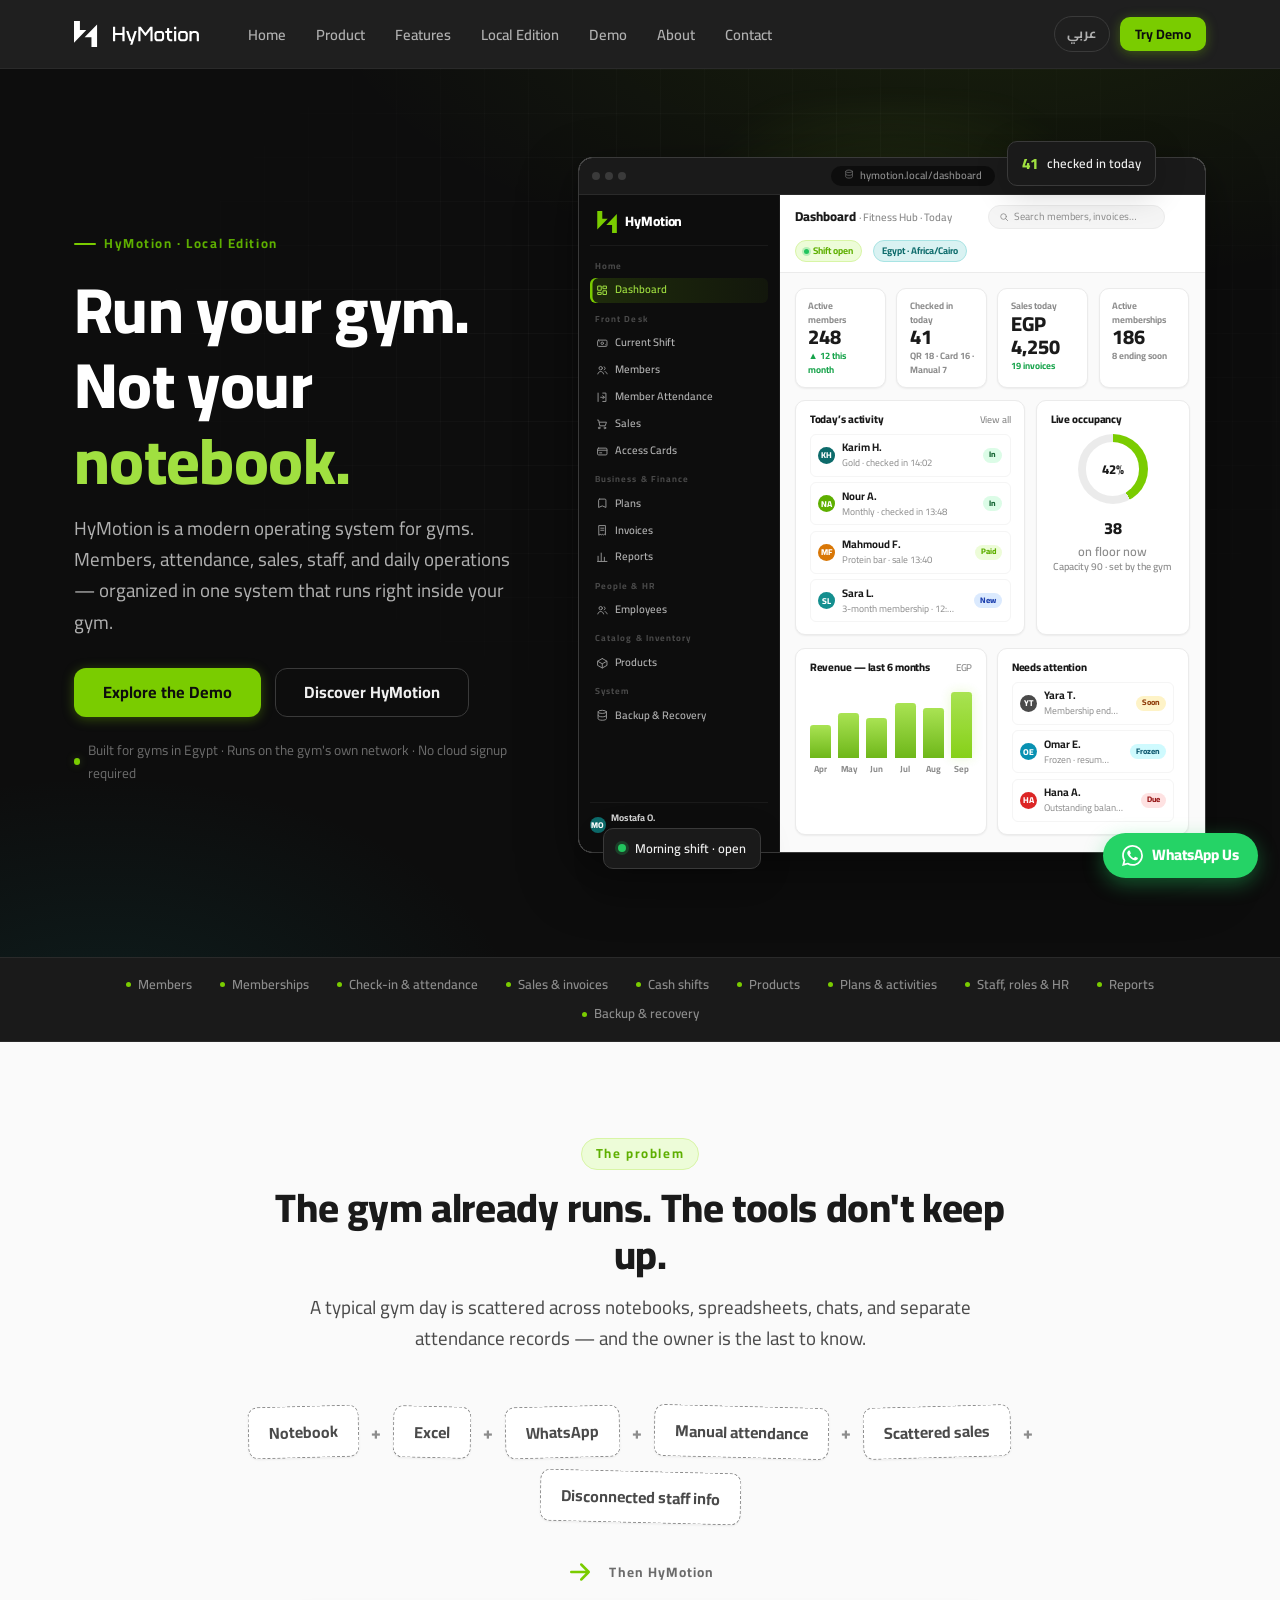
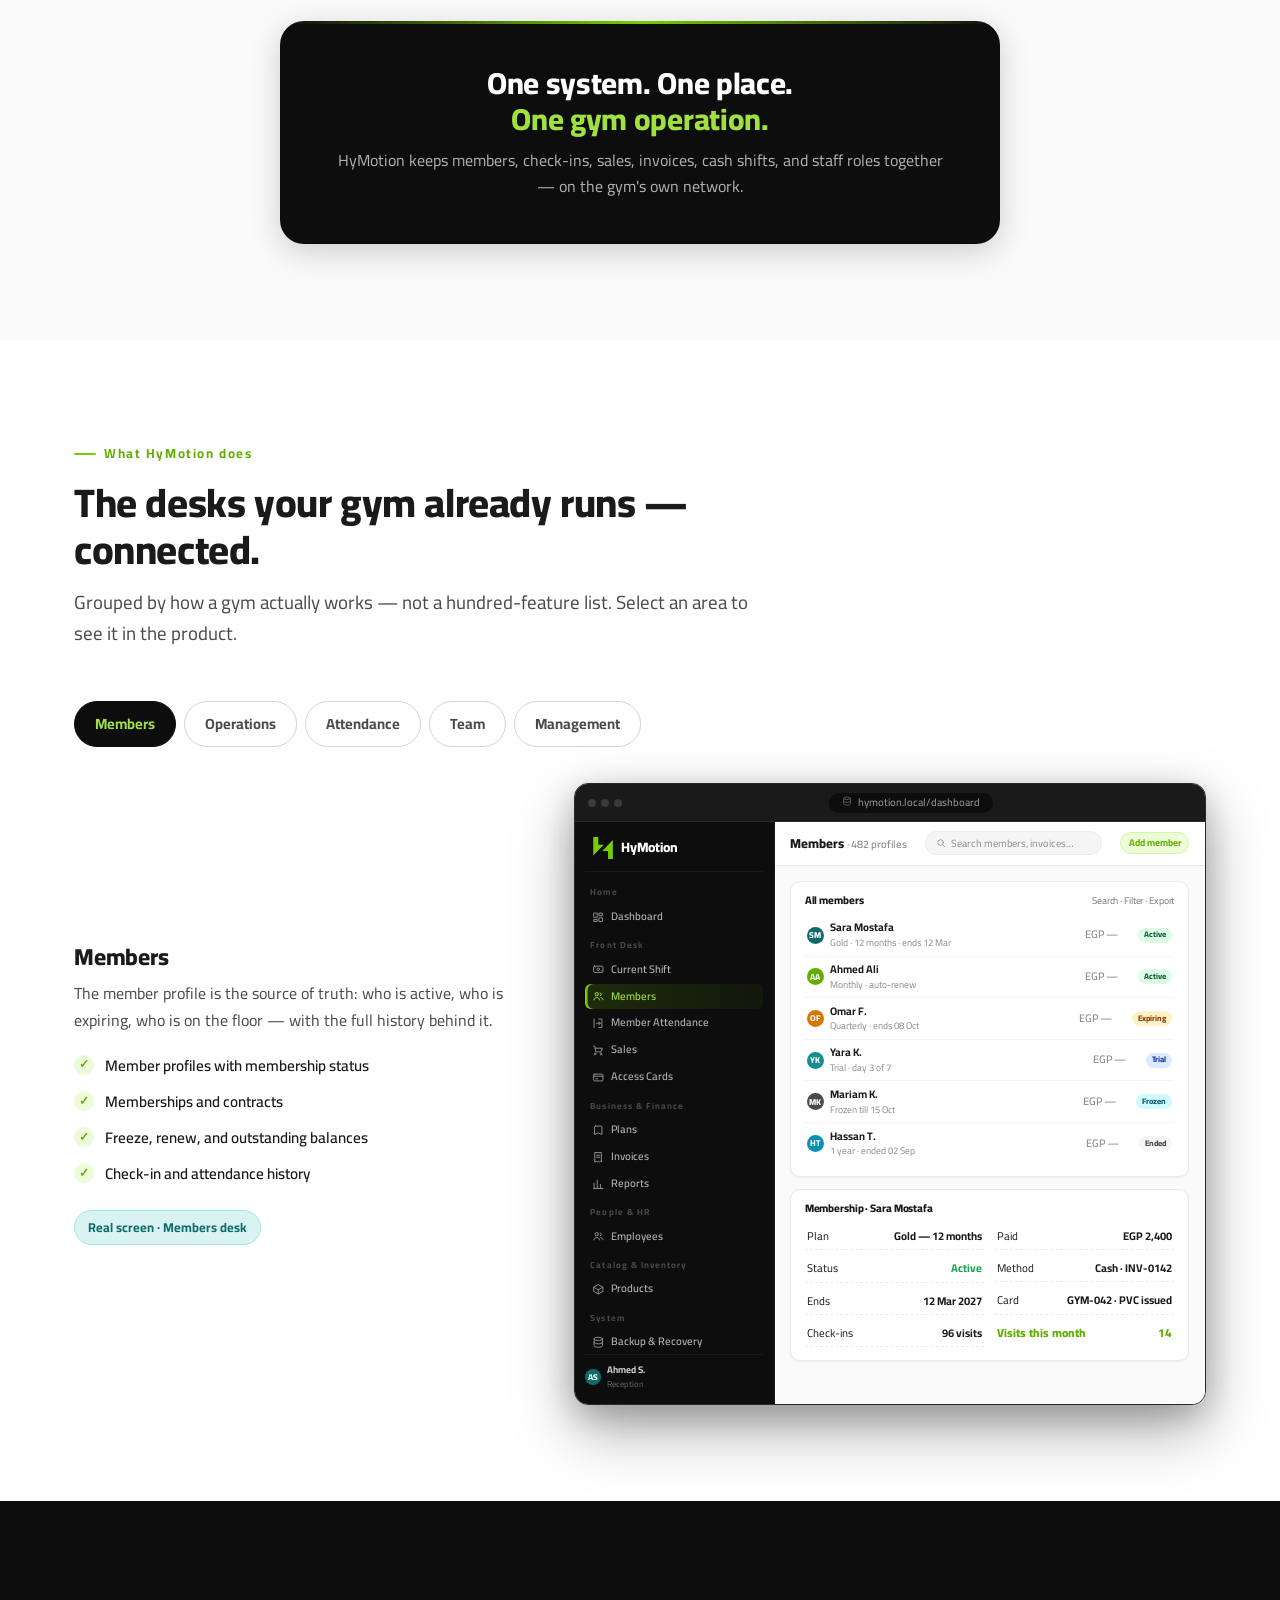
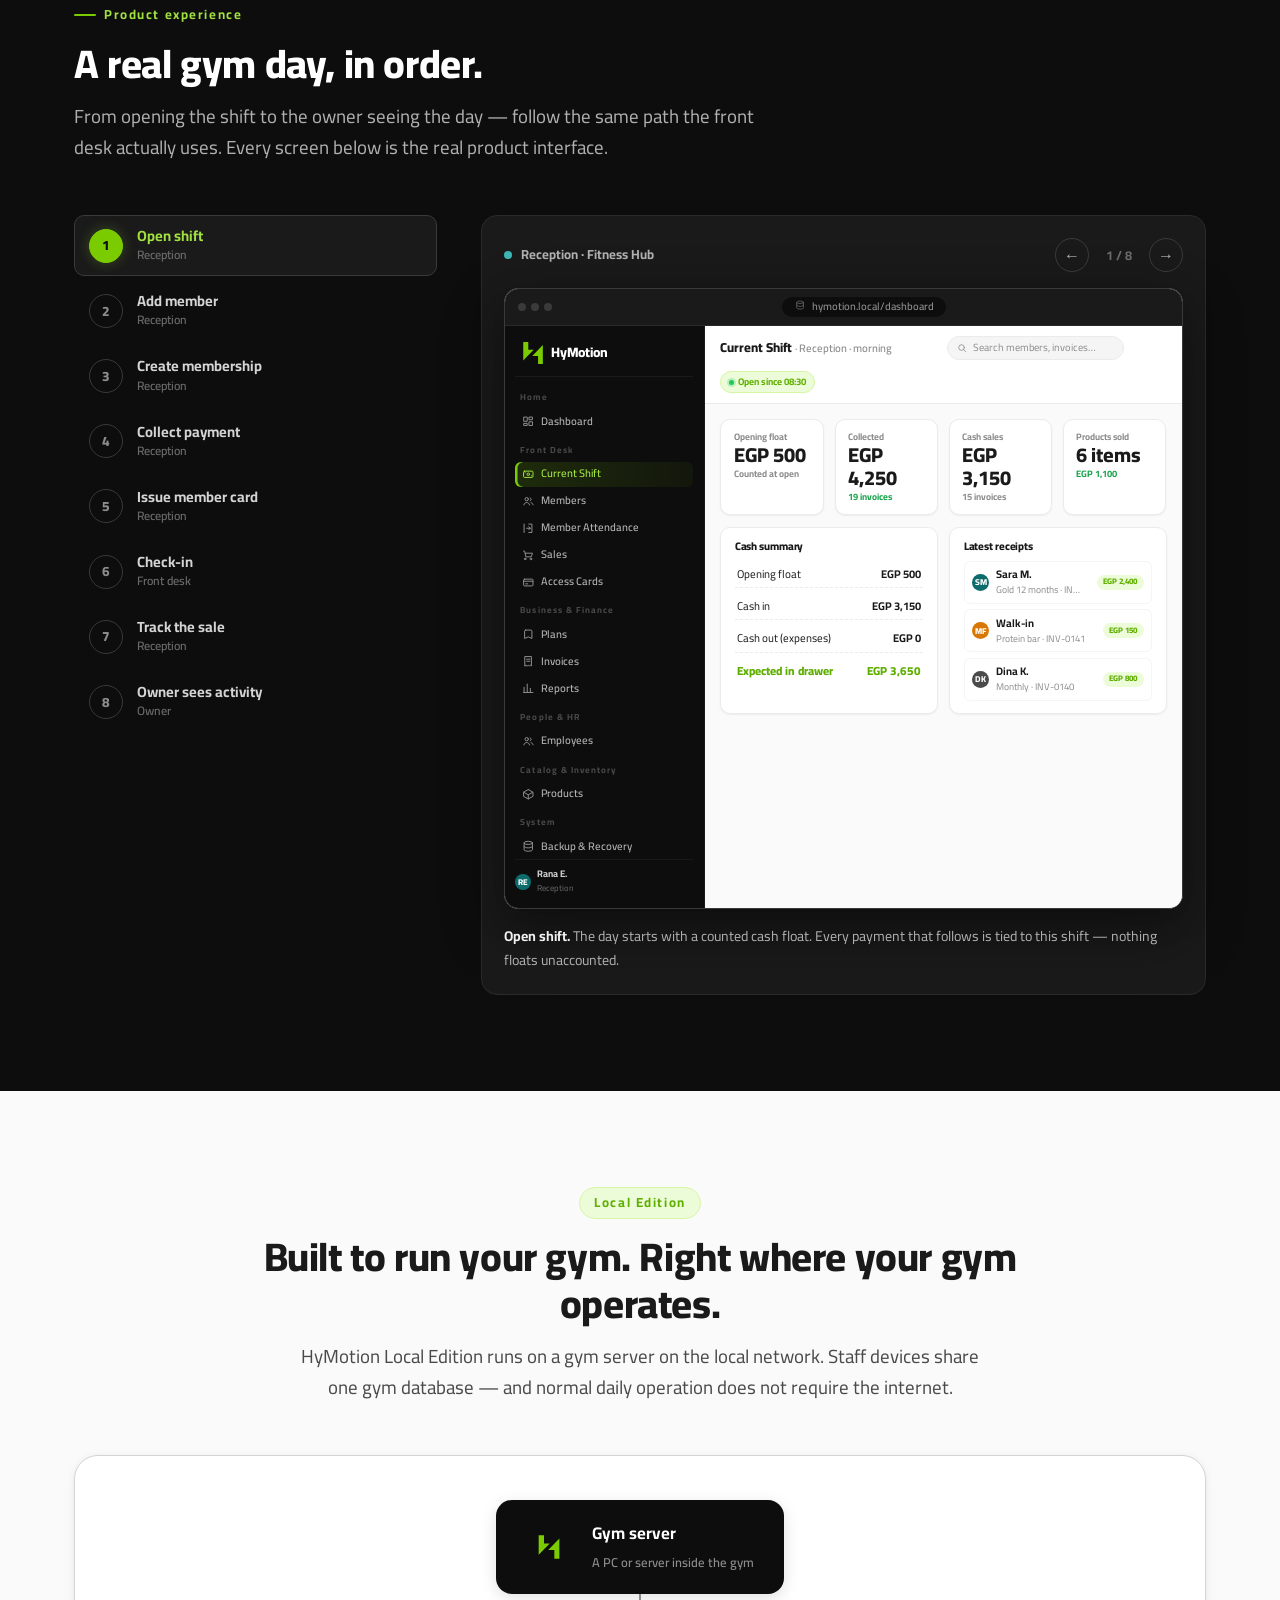
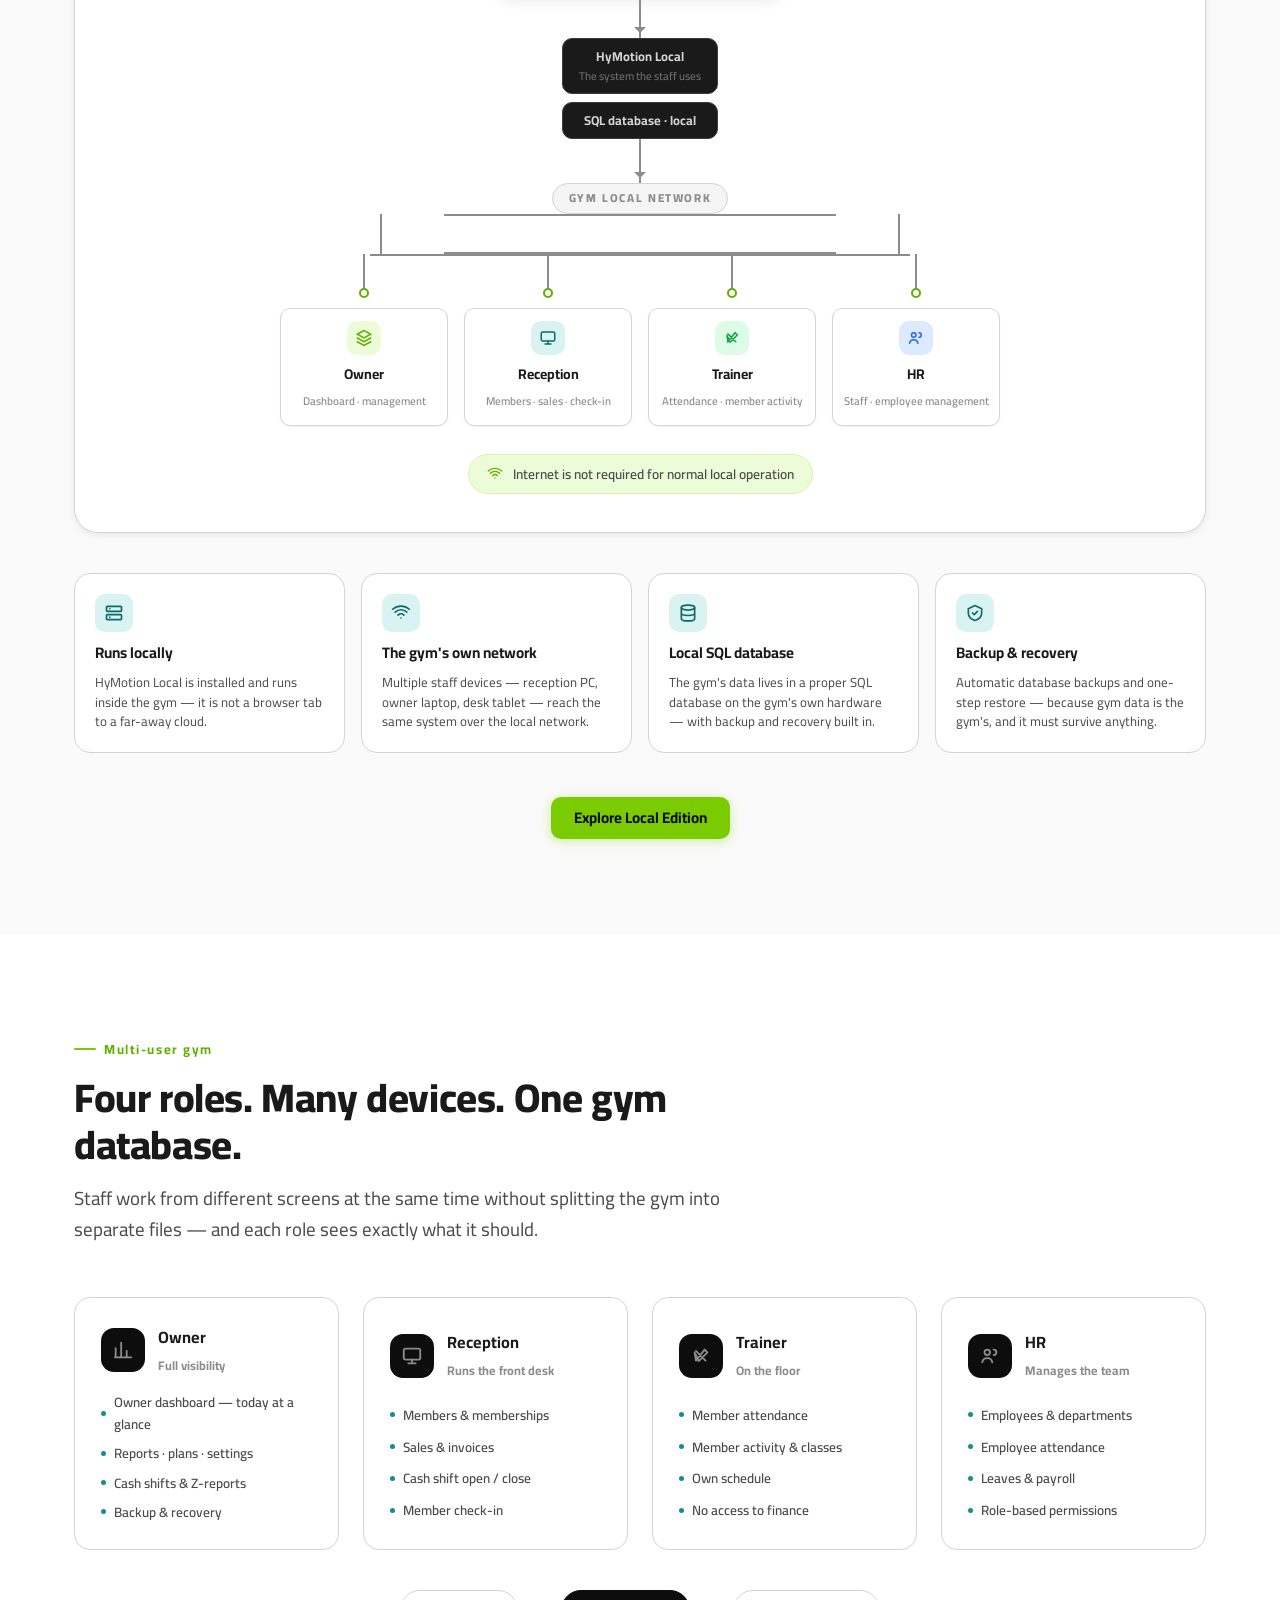
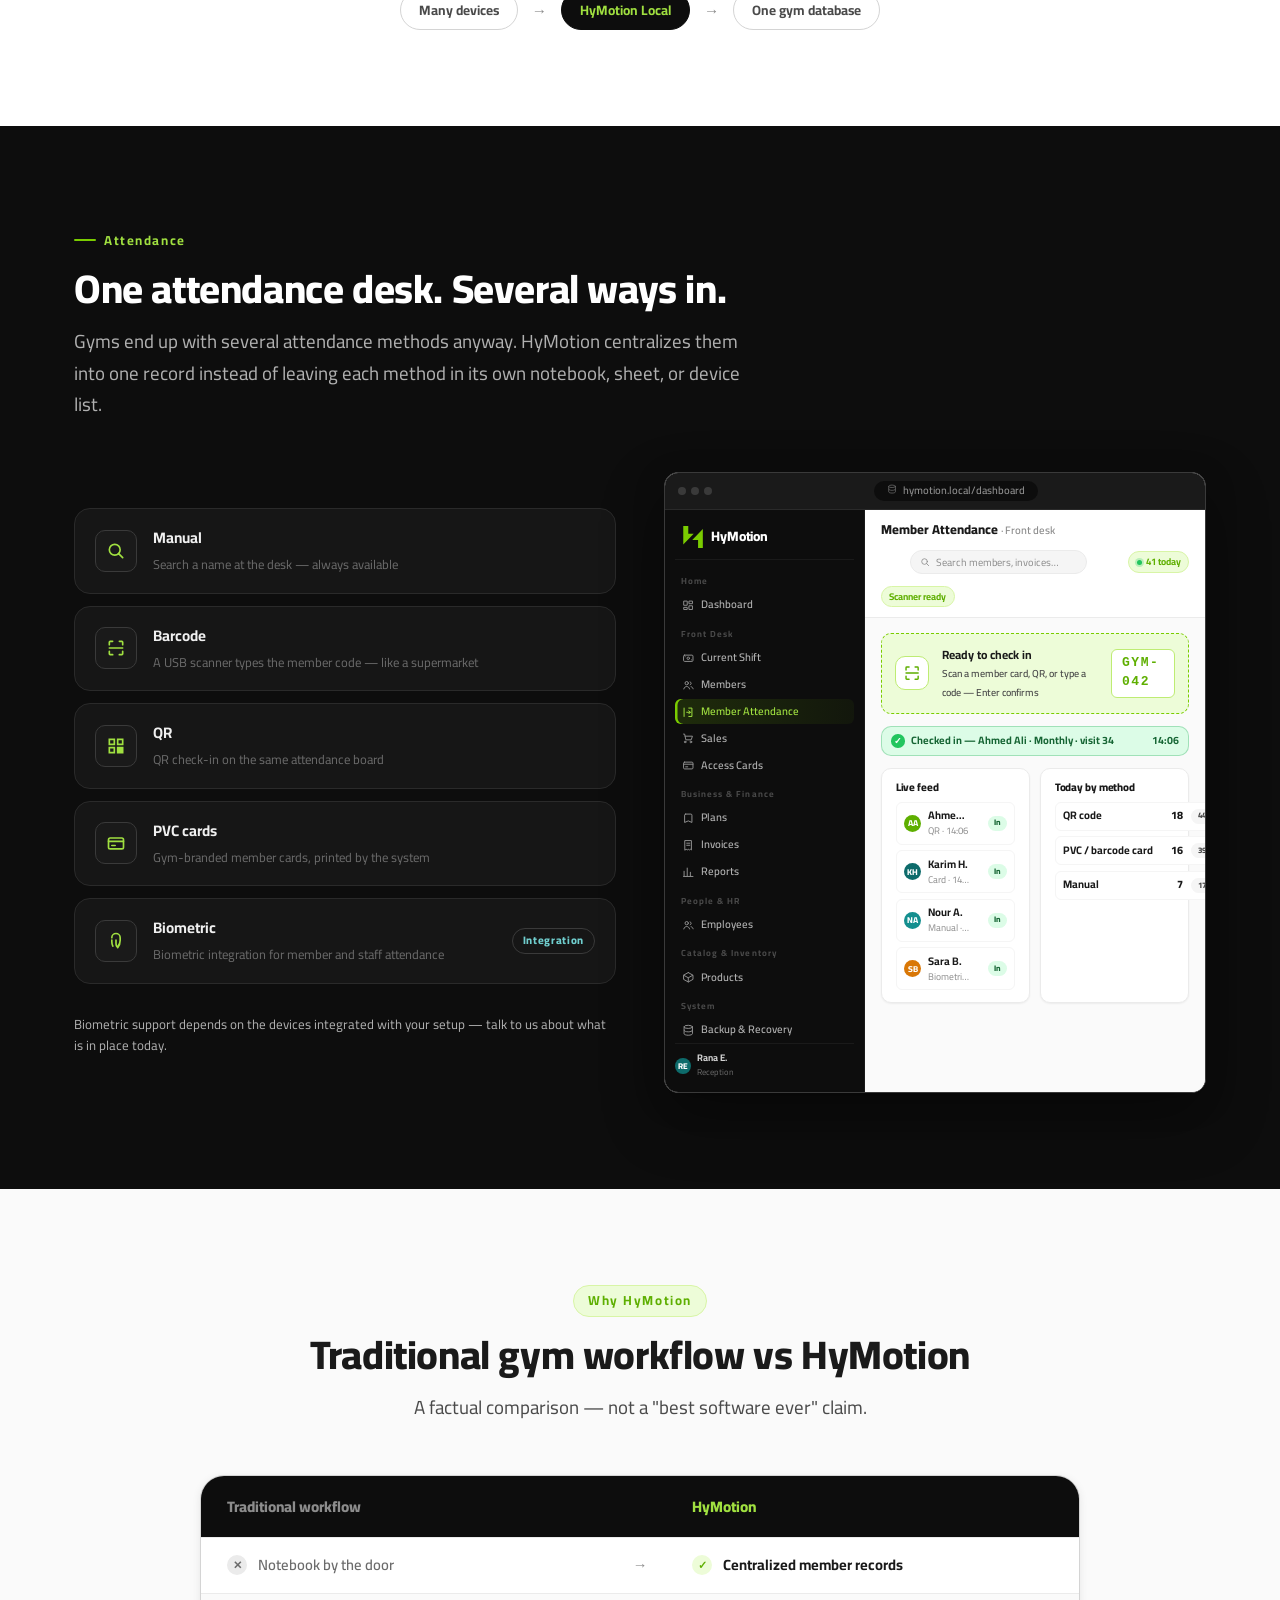
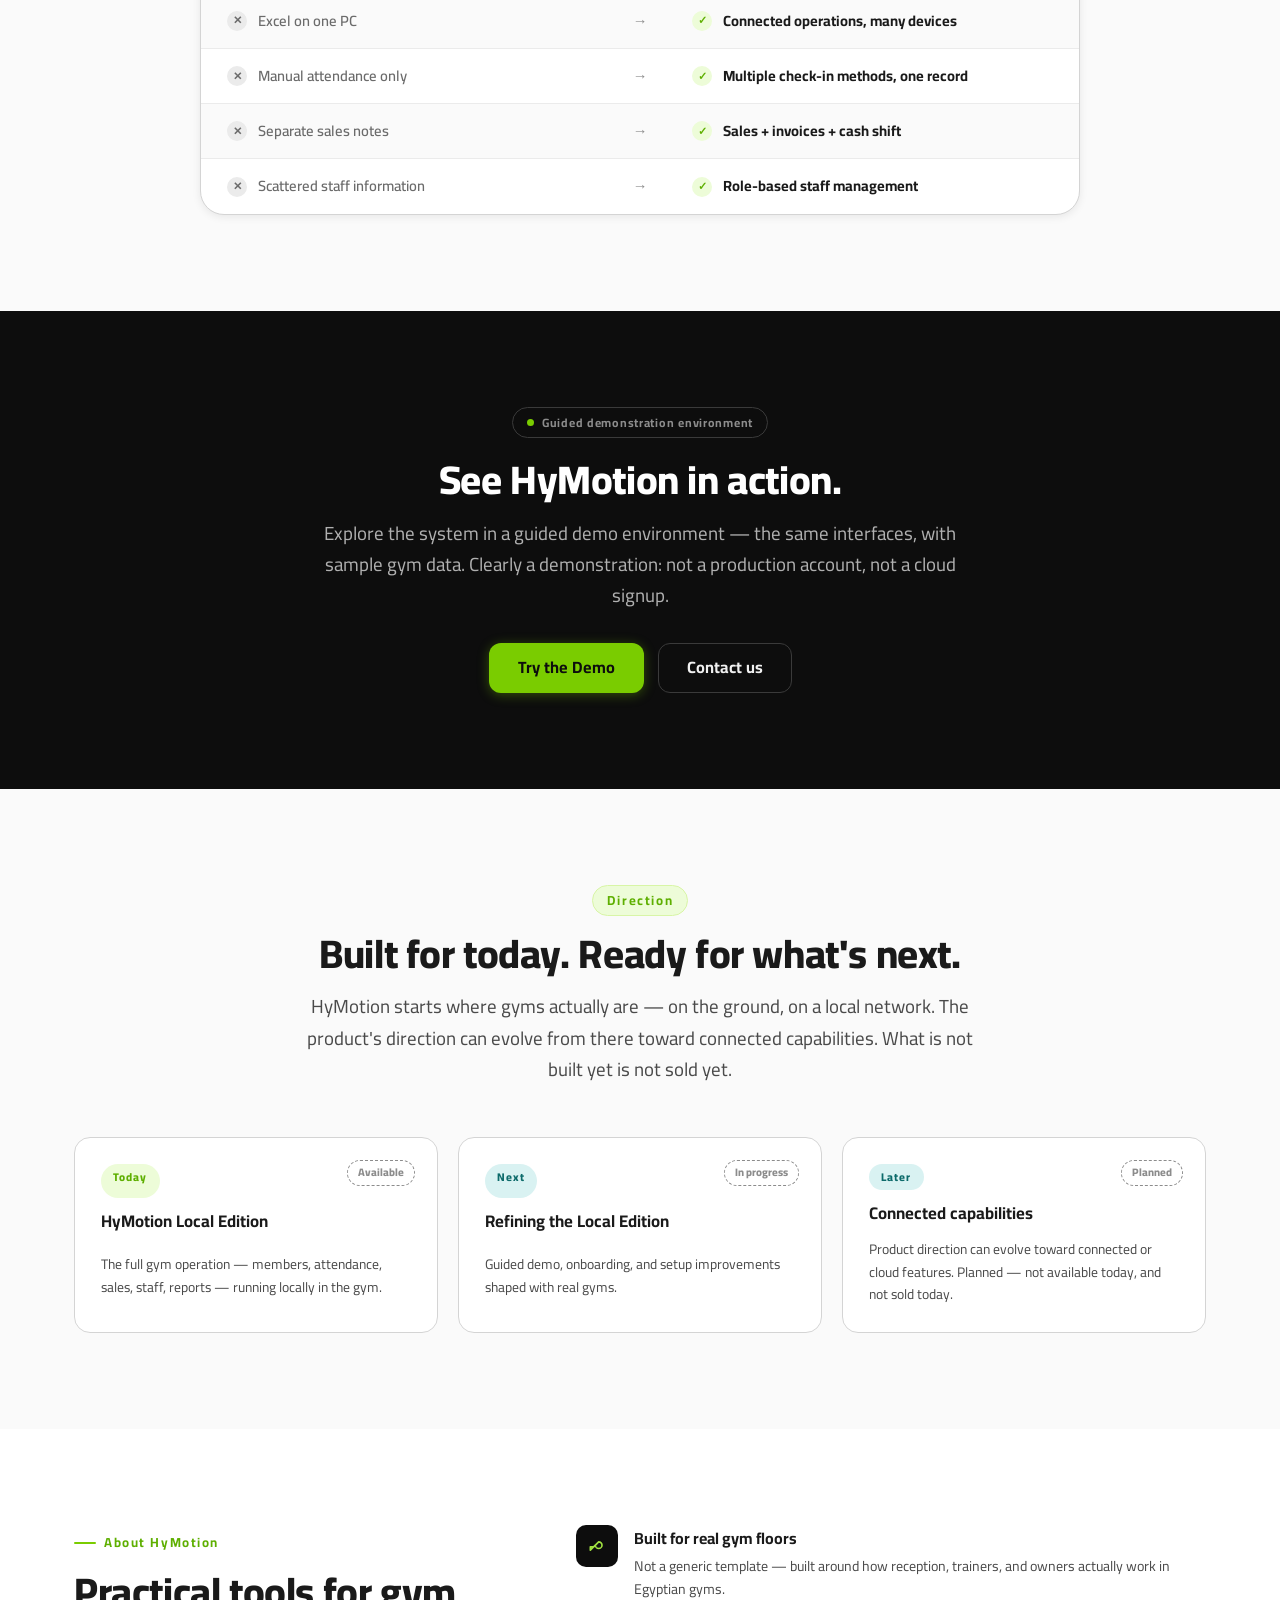
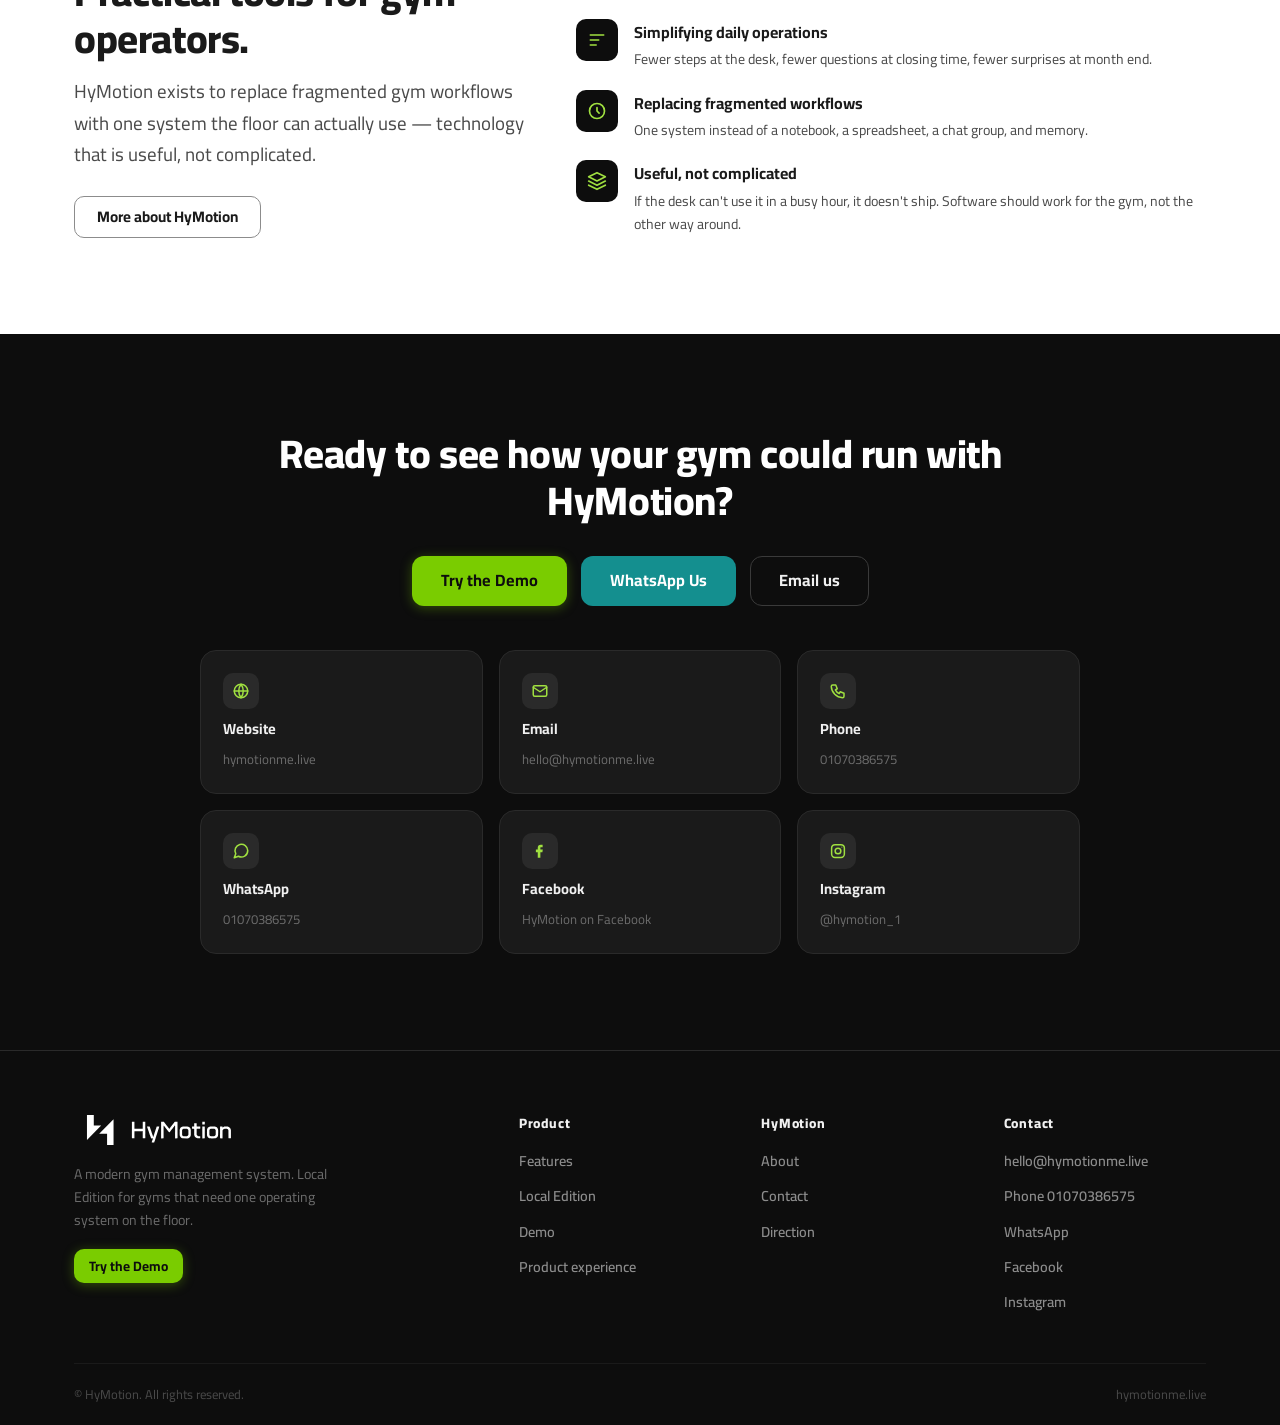
==== index.html @ 0c93bf58 "first commit" ====
<!DOCTYPE html>
<html lang="en" dir="ltr">
<head>
  <meta charset="UTF-8">
  <meta name="viewport" content="width=device-width, initial-scale=1">
  <title>HyMotion | Gym Management System</title>
  <meta name="description" content="HyMotion is a modern gym management system built to organize members, attendance, sales, staff, and daily gym operations.">
  <meta name="theme-color" content="#0D0D0D">
  <meta property="og:title" content="HyMotion | Gym Management System">
  <meta property="og:description" content="HyMotion is a modern gym management system built to organize members, attendance, sales, staff, and daily gym operations.">
  <meta property="og:type" content="website">
  <meta property="og:url" content="https://hymotionme.live/">
  <meta property="og:site_name" content="HyMotion">
  <meta property="og:image" content="https://hymotionme.live/og-image.png">
  <meta property="og:image:width" content="1200">
  <meta property="og:image:height" content="630">
  <meta name="twitter:card" content="summary_large_image">
  <meta name="twitter:title" content="HyMotion | Gym Management System">
  <meta name="twitter:description" content="HyMotion is a modern gym management system built to organize members, attendance, sales, staff, and daily gym operations.">
  <meta name="twitter:image" content="https://hymotionme.live/og-image.png">
  <link rel="icon" href="/favicon.svg" type="image/svg+xml">
  <link rel="icon" href="/favicon.ico" sizes="32x32">
  <link rel="canonical" href="https://hymotionme.live/">
  <link rel="preload" href="/fonts/cairo/SLXVc1nY6HkvangtZmpQdkhzfH5lkSscQyyS4J0.woff2" as="font" type="font/woff2" crossorigin>
  <link rel="preload" href="/fonts/cairo/SLXVc1nY6HkvangtZmpQdkhzfH5lkSscRiyS.woff2" as="font" type="font/woff2" crossorigin>
  <link rel="stylesheet" href="/fonts/cairo.css">
  <link rel="stylesheet" href="/css/site.css">
</head>
<body>
<body>

  <header class="Navbar">
    <div class="Navbar-inner">
      <a class="Brand" href="/">
        <img src="/brand/logo-lockup-white.svg" alt="HyMotion — gym management system" width="168" height="30">
      </a>
            <ul class="Navbar-links">
        <li><a href="/" data-en="Home" data-ar="الرئيسية">Home</a></li>
        <li><a href="/product/" data-en="Product" data-ar="المنتج">Product</a></li>
        <li><a href="/product/#modules" data-en="Features" data-ar="الميزات">Features</a></li>
        <li><a href="/local/" data-en="Local Edition" data-ar="النسخة المحلية">Local Edition</a></li>
        <li><a href="/demo/" data-en="Demo" data-ar="تجربة">Demo</a></li>
        <li><a href="/about/" data-en="About" data-ar="عنّا">About</a></li>
        <li><a href="/contact/" data-en="Contact" data-ar="تواصل">Contact</a></li>
      </ul>
      <div class="Navbar-actions">
        <button class="lang-toggle" type="button" data-lang-chip aria-label="Switch language">عربي</button>
        <a class="btn btn-primary btn-sm" href="/demo/" data-en="Try Demo" data-ar="جرّب التجربة">Try Demo</a>
        <button class="menu-btn" id="menuBtn" type="button" aria-expanded="false" data-en-aria="Open menu" data-ar-aria="فتح القائمة" aria-label="Open menu">☰</button>
      </div>
    </div>
  </header>
  <nav class="NavDrawer" id="navDrawer" aria-label="Mobile">
    <a href="/" data-en="Home" data-ar="الرئيسية">Home</a>
    <a href="/product/" data-en="Product" data-ar="المنتج">Product</a>
    <a href="/product/#modules" data-en="Features" data-ar="الميزات">Features</a>
    <a href="/local/" data-en="Local Edition" data-ar="النسخة المحلية">Local Edition</a>
    <a href="/demo/" data-en="Demo" data-ar="تجربة">Demo</a>
    <a href="/about/" data-en="About" data-ar="عنّا">About</a>
    <a href="/contact/" data-en="Contact" data-ar="تواصل">Contact</a>
    <a class="btn btn-primary" href="/demo/" data-en="Try Demo" data-ar="جرّب التجربة">Try Demo</a>
  </nav>

  <main>

    <!-- ══ 1 · HERO ══════════════════════════════════════ -->
    <section class="hero" id="top">
      <div class="wrap Hero-grid">
        <div>
          <p class="eyebrow" data-en="HyMotion · Local Edition" data-ar="HyMotion · النسخة المحلية">HyMotion · Local Edition</p>
          <h1 aria-label="Run your gym. Not your notebook." data-en-aria="Run your gym. Not your notebook." data-ar-aria="أدِر جيمك. مش دفترك."><span data-en="Run your gym." data-ar="أدِر جيمك.">Run your gym.</span><br><span data-en="Not your " data-ar="مش ">Not your </span><span class="accent" data-en="notebook." data-ar="دفترك.">notebook.</span></h1>
          <p class="lede" data-en="HyMotion is a modern operating system for gyms. Members, attendance, sales, staff, and daily operations — organized in one system that runs right inside your gym." data-ar="HyMotion نظام تشغيل حديث للصالات. الأعضاء والحضور والمبيعات والفريق والتشغيل اليومي — منظّمين في نظام واحد يشتغل داخل صالتك نفسها.">HyMotion is a modern operating system for gyms. Members, attendance, sales, staff, and daily operations — organized in one system that runs right inside your gym.</p>
          <div class="Hero-ctas">
            <a class="btn btn-primary btn-lg" href="/demo/" data-en="Explore the Demo" data-ar="استكشف التجربة">Explore the Demo</a>
            <a class="btn btn-ghost btn-lg" href="#product" data-en="Discover HyMotion" data-ar="تعرّف على HyMotion">Discover HyMotion</a>
          </div>
          <p class="Hero-note"><span class="dot"></span><span data-en="Built for gyms in Egypt · Runs on the gym's own network · No cloud signup required" data-ar="مبني لصالات مصر · يشتغل على شبكة الصالة نفسها · مش محتاج حساب سحابي">Built for gyms in Egypt · Runs on the gym's own network · No cloud signup required</span></p>
        </div>
        <div class="Hero-visual">
          <div class="hero-chip hero-chip-a"><span class="num">41</span><span data-en="checked in today" data-ar="حضور اليوم">checked in today</span></div>
          <div class="ProductShowcase reveal" data-frame="dashboard"></div>
          <div class="hero-chip hero-chip-b"><span class="live-dot"></span><span data-en="Morning shift · open" data-ar="وردية الصباح · مفتوحة">Morning shift · open</span></div>
        </div>
      </div>
    </section>

    <!-- scope strip -->
    <aside class="scope-strip" aria-label="What HyMotion manages">
      <div class="wrap">
        <span data-en="Members" data-ar="الأعضاء">Members</span>
        <span data-en="Memberships" data-ar="العضويات">Memberships</span>
        <span data-en="Check-in &amp; attendance" data-ar="الحضور والدخول">Check-in &amp; attendance</span>
        <span data-en="Sales &amp; invoices" data-ar="المبيعات والفواتير">Sales &amp; invoices</span>
        <span data-en="Cash shifts" data-ar="ورديات الصندوق">Cash shifts</span>
        <span data-en="Products" data-ar="المنتجات">Products</span>
        <span data-en="Plans &amp; activities" data-ar="الباقات والأنشطة">Plans &amp; activities</span>
        <span data-en="Staff, roles &amp; HR" data-ar="الفريق والأدوار والموارد البشرية">Staff, roles &amp; HR</span>
        <span data-en="Reports" data-ar="التقارير">Reports</span>
        <span data-en="Backup &amp; recovery" data-ar="النسخ والاستعادة">Backup &amp; recovery</span>
      </div>
    </aside>

    <!-- ══ 2 · THE PROBLEM ═══════════════════════════════ -->
    <section class="section" id="problem">
      <div class="wrap">
        <header class="SectionHeader center reveal">
          <p class="eyebrow" data-en="The problem" data-ar="المشكلة">The problem</p>
          <h2 data-en="The gym already runs. The tools don't keep up." data-ar="الصالة شغالة. الأدوات مش لاحقة.">The gym already runs. The tools don't keep up.</h2>
          <p class="lede" data-en="A typical gym day is scattered across notebooks, spreadsheets, chats, and separate attendance records — and the owner is the last to know." data-ar="يوم الصالة العادي متوزّع بين دفاتر وإكسل ومحادثات وسجلات حضور منفصلة — والمالك آخر واحد يعرف.">A typical gym day is scattered across notebooks, spreadsheets, chats, and separate attendance records — and the owner is the last to know.</p>
        </header>
        <div class="problem-stage">
          <div class="problem-chain reveal">
            <span class="frag" data-en="Notebook" data-ar="دفتر">Notebook</span><span class="frag-plus">+</span>
            <span class="frag">Excel</span><span class="frag-plus">+</span>
            <span class="frag">WhatsApp</span><span class="frag-plus">+</span>
            <span class="frag" data-en="Manual attendance" data-ar="حضور يدوي">Manual attendance</span><span class="frag-plus">+</span>
            <span class="frag" data-en="Scattered sales" data-ar="مبيعات متفرقة">Scattered sales</span><span class="frag-plus">+</span>
            <span class="frag" data-en="Disconnected staff info" data-ar="بيانات فريق متفرقة">Disconnected staff info</span>
          </div>
          <div class="problem-arrow reveal reveal-d1">
            <svg viewBox="0 0 24 24" fill="none" stroke="currentColor" stroke-width="2" stroke-linecap="round" stroke-linejoin="round"><path d="M5 12h14M13 6l6 6-6 6"/></svg>
            <span data-en="Then HyMotion" data-ar="بعدين HyMotion">Then HyMotion</span>
          </div>
          <div class="one-system reveal reveal-d2">
            <h3><span data-en="One system. One place." data-ar="نظام واحد. مكان واحد.">One system. One place.</span><br><span class="accent" data-en="One gym operation." data-ar="تشغيل واحد للصالة.">One gym operation.</span></h3>
            <p data-en="HyMotion keeps members, check-ins, sales, invoices, cash shifts, and staff roles together — on the gym's own network." data-ar="HyMotion يجمع الأعضاء والحضور والمبيعات والفواتير والورديات وأدوار الفريق مع بعض — على شبكة الصالة نفسها.">HyMotion keeps members, check-ins, sales, invoices, cash shifts, and staff roles together — on the gym's own network.</p>
          </div>
        </div>
      </div>
    </section>

    <!-- ══ 3 · WHAT HYMOTION DOES ═══════════════════════ -->
    <section class="section section-soft" id="product">
      <div class="wrap">
        <header class="SectionHeader reveal">
          <p class="eyebrow" data-en="What HyMotion does" data-ar="ماذا يفعل HyMotion">What HyMotion does</p>
          <h2 data-en="The desks your gym already runs — connected." data-ar="نفس مكاتب صالتك — متصلة.">The desks your gym already runs — connected.</h2>
          <p class="lede" data-en="Grouped by how a gym actually works — not a hundred-feature list. Select an area to see it in the product." data-ar="مجمّعة حسب طريقة شغل الصالة الحقيقية — مش قائمة مية ميزة. اختر مجال لتشوفه داخل المنتج.">Grouped by how a gym actually works — not a hundred-feature list. Select an area to see it in the product.</p>
        </header>

        <div data-tabs>
          <div class="tabs reveal" role="tablist" aria-label="Product areas">
            <button class="tab-btn" role="tab" data-en="Members" data-ar="الأعضاء">Members</button>
            <button class="tab-btn" role="tab" data-en="Operations" data-ar="التشغيل">Operations</button>
            <button class="tab-btn" role="tab" data-en="Attendance" data-ar="الحضور">Attendance</button>
            <button class="tab-btn" role="tab" data-en="Team" data-ar="الفريق">Team</button>
            <button class="tab-btn" role="tab" data-en="Management" data-ar="الإدارة">Management</button>
          </div>

          <div class="tab-panel" role="tabpanel">
            <div class="feature-duo">
              <div class="feature-copy">
                <h3 data-en="Members" data-ar="الأعضاء">Members</h3>
                <p data-en="The member profile is the source of truth: who is active, who is expiring, who is on the floor — with the full history behind it." data-ar="ملف العضو هو المرجع: مين شغال، مين اشتراكه بينتهي، مين في الصالة — ومعاه السجل كامل.">The member profile is the source of truth: who is active, who is expiring, who is on the floor — with the full history behind it.</p>
                <ul class="feature-list">
                  <li><span class="tick">✓</span><span data-en="Member profiles with membership status" data-ar="ملفات الأعضاء مع حالة الاشتراك">Member profiles with membership status</span></li>
                  <li><span class="tick">✓</span><span data-en="Memberships and contracts" data-ar="العضويات والعقود">Memberships and contracts</span></li>
                  <li><span class="tick">✓</span><span data-en="Freeze, renew, and outstanding balances" data-ar="تجميد وتجديد وأرصدة مستحقة">Freeze, renew, and outstanding balances</span></li>
                  <li><span class="tick">✓</span><span data-en="Check-in and attendance history" data-ar="سجل الحضور والدخول">Check-in and attendance history</span></li>
                </ul>
                <span class="feature-tag" data-en="Real screen · Members desk" data-ar="شاشة حقيقية · مكتب الأعضاء">Real screen · Members desk</span>
              </div>
              <div data-frame="members"></div>
            </div>
          </div>

          <div class="tab-panel" role="tabpanel">
            <div class="feature-duo">
              <div class="feature-copy">
                <h3 data-en="Operations" data-ar="التشغيل">Operations</h3>
                <p data-en="Front-desk daily work: open a cash shift, sell memberships and products, issue numbered invoices — all on one shift." data-ar="شغل المكتب اليومي: افتح وردية، بع اشتراكات ومنتجات، أصدر فواتير مرقّمة — كله على وردية واحدة.">Front-desk daily work: open a cash shift, sell memberships and products, issue numbered invoices — all on one shift.</p>
                <ul class="feature-list">
                  <li><span class="tick">✓</span><span data-en="Cash shifts with opening float and Z-report" data-ar="ورديات صندوق بعهدة افتتاحية وتقرير إقفال">Cash shifts with opening float and Z-report</span></li>
                  <li><span class="tick">✓</span><span data-en="Sales — memberships and products together" data-ar="مبيعات — اشتراكات ومنتجات مع بعض">Sales — memberships and products together</span></li>
                  <li><span class="tick">✓</span><span data-en="Numbered invoices, printed or saved" data-ar="فواتير مرقّمة، تُطبع أو تُحفظ">Numbered invoices, printed or saved</span></li>
                  <li><span class="tick">✓</span><span data-en="Product catalog with stock counts" data-ar="كتالوج منتجات مع المخزون">Product catalog with stock counts</span></li>
                </ul>
                <span class="feature-tag" data-en="Real screen · Point of sale" data-ar="شاشة حقيقية · نقطة البيع">Real screen · Point of sale</span>
              </div>
              <div data-frame="sales"></div>
            </div>
          </div>

          <div class="tab-panel" role="tabpanel">
            <div class="feature-duo">
              <div class="feature-copy">
                <h3 data-en="Attendance" data-ar="الحضور">Attendance</h3>
                <p data-en="One check-in desk for every method the gym uses — manual, barcode, QR, PVC cards, and biometric integration." data-ar="مكتب حضور واحد لكل طريقة تستخدمها الصالة — يدوي وباركود وQR وكروت PVC وربط بيومتري.">One check-in desk for every method the gym uses — manual, barcode, QR, PVC cards, and biometric integration.</p>
                <ul class="feature-list">
                  <li><span class="tick">✓</span><span data-en="Live check-in feed on the desk screen" data-ar="بث حضور مباشر على شاشة المكتب">Live check-in feed on the desk screen</span></li>
                  <li><span class="tick">✓</span><span data-en="USB barcode scanner support" data-ar="دعم ماسح باركود USB">USB barcode scanner support</span></li>
                  <li><span class="tick">✓</span><span data-en="Gym-branded PVC access cards" data-ar="كروت دخول PVC بهوية الصالة">Gym-branded PVC access cards</span></li>
                  <li><span class="tick">✓</span><span data-en="Biometric integration" data-ar="ربط بيومتري">Biometric integration</span></li>
                </ul>
                <span class="feature-tag" data-en="Real screen · Attendance desk" data-ar="شاشة حقيقية · مكتب الحضور">Real screen · Attendance desk</span>
              </div>
              <div data-frame="attendance"></div>
            </div>
          </div>

          <div class="tab-panel" role="tabpanel">
            <div class="feature-duo">
              <div class="feature-copy">
                <h3 data-en="Team" data-ar="الفريق">Team</h3>
                <p data-en="Owner, reception, trainer, and HR — each with their own login, their own screen, and exactly the permissions their role needs." data-ar="المالك والاستقبال والمدرب والموارد البشرية — لكل واحد دخوله وشاشته والصلاحيات اللي دوره محتاجها بالظبط.">Owner, reception, trainer, and HR — each with their own login, their own screen, and exactly the permissions their role needs.</p>
                <ul class="feature-list">
                  <li><span class="tick">✓</span><span data-en="Staff accounts with roles" data-ar="حسابات فريق بأدوار">Staff accounts with roles</span></li>
                  <li><span class="tick">✓</span><span data-en="Granular permissions catalog" data-ar="كتالوج صلاحيات دقيق">Granular permissions catalog</span></li>
                  <li><span class="tick">✓</span><span data-en="HR workflows — employees, attendance, payroll" data-ar="مسارات موارد بشرية — موظفون وحضور ورواتب">HR workflows — employees, attendance, payroll</span></li>
                  <li><span class="tick">✓</span><span data-en="Employee attendance, including biometric" data-ar="حضور الموظفين، بما فيه البصمة">Employee attendance, including biometric</span></li>
                </ul>
                <span class="feature-tag" data-en="Real screen · People &amp; HR" data-ar="شاشة حقيقية · الفريق والموارد البشرية">Real screen · People &amp; HR</span>
              </div>
              <div data-frame="hr"></div>
            </div>
          </div>

          <div class="tab-panel" role="tabpanel">
            <div class="feature-duo">
              <div class="feature-copy">
                <h3 data-en="Management" data-ar="الإدارة">Management</h3>
                <p data-en="Plans, activities, and reports — so the owner sees what happened in the gym, not only what is happening now." data-ar="الباقات والأنشطة والتقارير — عشان المالك يشوف اللي حصل في الصالة، مش بس اللي بيحصل دلوقتي.">Plans, activities, and reports — so the owner sees what happened in the gym, not only what is happening now.</p>
                <ul class="feature-list">
                  <li><span class="tick">✓</span><span data-en="Plans and activities defined by the gym" data-ar="باقات وأنشطة تحددها الصالة">Plans and activities defined by the gym</span></li>
                  <li><span class="tick">✓</span><span data-en="Reports — sales, memberships, attendance, shifts" data-ar="تقارير — مبيعات وعضويات وحضور وورديات">Reports — sales, memberships, attendance, shifts</span></li>
                  <li><span class="tick">✓</span><span data-en="Owner dashboard with today at a glance" data-ar="لوحة المالك بنظرة واحدة على اليوم">Owner dashboard with today at a glance</span></li>
                  <li><span class="tick">✓</span><span data-en="Backup and recovery" data-ar="النسخ الاحتياطي والاستعادة">Backup and recovery</span></li>
                </ul>
                <span class="feature-tag" data-en="Real screen · Reports center" data-ar="شاشة حقيقية · مركز التقارير">Real screen · Reports center</span>
              </div>
              <div data-frame="reports"></div>
            </div>
          </div>
        </div>
      </div>
    </section>

    <!-- ══ 4 · PRODUCT EXPERIENCE (WORKFLOW) ════════════ -->
    <section class="section section-dark" id="experience">
      <div class="wrap">
        <header class="SectionHeader reveal">
          <p class="eyebrow" data-en="Product experience" data-ar="تجربة المنتج">Product experience</p>
          <h2 data-en="A real gym day, in order." data-ar="يوم شغل حقيقي، بالترتيب.">A real gym day, in order.</h2>
          <p class="lede" data-en="From opening the shift to the owner seeing the day — follow the same path the front desk actually uses. Every screen below is the real product interface." data-ar="من فتح الوردية لحد ما المالك يشوف اليوم — نفس المسار اللي المكتب يستخدمه فعلاً. كل شاشة تحت هي واجهة المنتج الحقيقية.">From opening the shift to the owner seeing the day — follow the same path the front desk actually uses. Every screen below is the real product interface.</p>
        </header>

        <div class="workflow reveal" data-workflow role="group" aria-label="Gym day workflow" tabindex="0">
          <div class="wf-steps" role="tablist" aria-label="Steps"></div>
          <div class="wf-stage">
            <div class="wf-frame-card">
              <div class="wf-meta">
                <span class="who"><span class="role-dot"></span><span data-wf-who>Reception · Fitness Hub</span></span>
                <div class="wf-nav">
                  <button type="button" data-wf-prev data-en-aria="Previous step" data-ar-aria="الخطوة السابقة" aria-label="Previous step">←</button>
                  <span class="wf-count" data-wf-count>1 / 8</span>
                  <button type="button" data-wf-next data-en-aria="Next step" data-ar-aria="الخطوة التالية" aria-label="Next step">→</button>
                </div>
              </div>
              <div data-wf-frame></div>
              <p class="wf-desc" data-wf-desc></p>
            </div>
          </div>
        </div>
      </div>
    </section>

    <!-- ══ 5 · LOCAL EDITION ═════════════════════════════ -->
    <section class="section" id="local">
      <div class="wrap">
        <header class="SectionHeader center reveal">
          <p class="eyebrow" data-en="Local Edition" data-ar="النسخة المحلية">Local Edition</p>
          <h2 data-en="Built to run your gym. Right where your gym operates." data-ar="مبني ليشتغل مع صالتك. في نفس مكان الصالة.">Built to run your gym. Right where your gym operates.</h2>
          <p class="lede" data-en="HyMotion Local Edition runs on a gym server on the local network. Staff devices share one gym database — and normal daily operation does not require the internet." data-ar="نسخة HyMotion المحلية تشتغل على سيرفر الصالة داخل الشبكة المحلية. أجهزة الفريق تشترك في قاعدة بيانات واحدة — والتشغيل اليومي العادي مش محتاج إنترنت.">HyMotion Local Edition runs on a gym server on the local network. Staff devices share one gym database — and normal daily operation does not require the internet.</p>
        </header>

        <div class="diagram reveal" role="img" aria-label="HyMotion Local network diagram: gym server runs HyMotion Local with an SQL database; owner, reception, trainer and HR devices connect through the gym's local network">
          <div class="dg-server">
            <img class="app-icon" src="/brand/app-icon.svg" alt="">
            <div class="txt"><b data-en="Gym server" data-ar="سيرفر الصالة">Gym server</b><span data-en="A PC or server inside the gym" data-ar="جهاز أو سيرفر داخل الصالة">A PC or server inside the gym</span></div>
          </div>
          <div class="dg-connector"></div>
          <div class="dg-stack">
            <div class="dg-chip">HyMotion Local<span class="sub" data-en="The system the staff uses" data-ar="النظام اللي بيستخدمه الفريق">The system the staff uses</span></div>
            <div class="dg-chip" data-en="SQL database · local" data-ar="قاعدة بيانات SQL · محلية">SQL database · local</div>
          </div>
          <div class="dg-connector"></div>
          <span class="dg-label" data-en="GYM LOCAL NETWORK" data-ar="شبكة الصالة المحلية">GYM LOCAL NETWORK</span>
          <div class="dg-bus"></div>
          <div class="dg-roles">
            <div class="dg-role">
              <div class="dg-device">
                <span class="icon" style="background:var(--l100);color:var(--l600)">
                  <svg width="18" height="18" viewBox="0 0 24 24" fill="none" stroke="currentColor" stroke-width="2" stroke-linecap="round"><path d="M12 2 3 7l9 5 9-5-9-5ZM3 12l9 5 9-5M3 17l9 5 9-5"/></svg>
                </span>
                <b data-en="Owner" data-ar="المالك">Owner</b>
                <span data-en="Dashboard · management" data-ar="لوحة · إدارة">Dashboard · management</span>
              </div>
            </div>
            <div class="dg-role">
              <div class="dg-device">
                <span class="icon" style="background:var(--t100);color:var(--t600)">
                  <svg width="18" height="18" viewBox="0 0 24 24" fill="none" stroke="currentColor" stroke-width="2" stroke-linecap="round"><rect x="3" y="4" width="18" height="12" rx="2"/><path d="M8 20h8M12 16v4"/></svg>
                </span>
                <b data-en="Reception" data-ar="الاستقبال">Reception</b>
                <span data-en="Members · sales · check-in" data-ar="أعضاء · مبيعات · حضور">Members · sales · check-in</span>
              </div>
            </div>
            <div class="dg-role">
              <div class="dg-device">
                <span class="icon" style="background:var(--suc100);color:var(--suc600)">
                  <svg width="18" height="18" viewBox="0 0 24 24" fill="none" stroke="currentColor" stroke-width="2" stroke-linecap="round"><path d="M6.5 6.5 17 17M5 8l1.5 9L16 5l3 3-9.5 9.5L5 8Z"/></svg>
                </span>
                <b data-en="Trainer" data-ar="المدرب">Trainer</b>
                <span data-en="Attendance · member activity" data-ar="حضور · نشاط الأعضاء">Attendance · member activity</span>
              </div>
            </div>
            <div class="dg-role">
              <div class="dg-device">
                <span class="icon" style="background:var(--inf100);color:var(--inf600)">
                  <svg width="18" height="18" viewBox="0 0 24 24" fill="none" stroke="currentColor" stroke-width="2" stroke-linecap="round"><circle cx="9" cy="8" r="3"/><path d="M3.5 19c.6-3 2.8-4.6 5.5-4.6s4.9 1.6 5.5 4.6M16 5a3 3 0 0 1 0 6"/></svg>
                </span>
                <b data-en="HR" data-ar="الموارد البشرية">HR</b>
                <span data-en="Staff · employee management" data-ar="الفريق · إدارة الموظفين">Staff · employee management</span>
              </div>
            </div>
          </div>
          <div class="dg-note">
            <svg viewBox="0 0 24 24" fill="none" stroke="currentColor" stroke-width="2" stroke-linecap="round" stroke-linejoin="round"><path d="M12 18h.01M8.5 14.5a5 5 0 0 1 7 0M5 11a10 10 0 0 1 14 0M2 7.5a15 15 0 0 1 20 0"/></svg>
            <span data-en="Internet is not required for normal local operation" data-ar="الإنترنت غير مطلوب للتشغيل المحلي العادي">Internet is not required for normal local operation</span>
          </div>
        </div>

        <div class="fact-grid">
          <div class="fact reveal">
            <span class="icon"><svg width="20" height="20" viewBox="0 0 24 24" fill="none" stroke="currentColor" stroke-width="2" stroke-linecap="round"><rect x="3" y="4" width="18" height="6" rx="1"/><rect x="3" y="14" width="18" height="6" rx="1"/><path d="M7 7h.01M7 17h.01"/></svg></span>
            <b data-en="Runs locally" data-ar="يعمل محلياً">Runs locally</b>
            <span data-en="HyMotion Local is installed and runs inside the gym — it is not a browser tab to a far-away cloud." data-ar="HyMotion المحلي يُثبَّت ويشتغل داخل الصالة — مش تاب متصفح لسحابة بعيدة.">HyMotion Local is installed and runs inside the gym — it is not a browser tab to a far-away cloud.</span>
          </div>
          <div class="fact reveal reveal-d1">
            <span class="icon"><svg width="20" height="20" viewBox="0 0 24 24" fill="none" stroke="currentColor" stroke-width="2" stroke-linecap="round"><path d="M12 18h.01M8.5 14.5a5 5 0 0 1 7 0M5 11a10 10 0 0 1 14 0M2 7.5a15 15 0 0 1 20 0"/></svg></span>
            <b data-en="The gym's own network" data-ar="شبكة الصالة نفسها">The gym's own network</b>
            <span data-en="Multiple staff devices — reception PC, owner laptop, desk tablet — reach the same system over the local network." data-ar="أجهزة فريق متعددة — كمبيوتر الاستقبال ولابتوب المالك وتابلت المكتب — توصل لنفس النظام عبر الشبكة المحلية.">Multiple staff devices — reception PC, owner laptop, desk tablet — reach the same system over the local network.</span>
          </div>
          <div class="fact reveal reveal-d2">
            <span class="icon"><svg width="20" height="20" viewBox="0 0 24 24" fill="none" stroke="currentColor" stroke-width="2" stroke-linecap="round"><ellipse cx="12" cy="5.5" rx="8" ry="3"/><path d="M4 5.5v13c0 1.7 3.6 3 8 3s8-1.3 8-3v-13M4 12c0 1.7 3.6 3 8 3s8-1.3 8-3"/></svg></span>
            <b data-en="Local SQL database" data-ar="قاعدة بيانات SQL محلية">Local SQL database</b>
            <span data-en="The gym's data lives in a proper SQL database on the gym's own hardware — with backup and recovery built in." data-ar="بيانات الصالة تعيش في قاعدة بيانات SQL على أجهزة الصالة نفسها — مع نسخ احتياطي واستعادة مدمجين.">The gym's data lives in a proper SQL database on the gym's own hardware — with backup and recovery built in.</span>
          </div>
          <div class="fact reveal reveal-d3">
            <span class="icon"><svg width="20" height="20" viewBox="0 0 24 24" fill="none" stroke="currentColor" stroke-width="2" stroke-linecap="round" stroke-linejoin="round"><path d="M12 3l8 4v5c0 4.4-3.4 7.6-8 9-4.6-1.4-8-4.6-8-9V7l8-4Z"/><path d="M9 12l2 2 4-4"/></svg></span>
            <b data-en="Backup &amp; recovery" data-ar="نسخ واستعادة">Backup &amp; recovery</b>
            <span data-en="Automatic database backups and one-step restore — because gym data is the gym's, and it must survive anything." data-ar="نسخ تلقائي لقاعدة البيانات واستعادة بخطوة واحدة — بيانات الصالة ملك الصالة ولازم تتحمى.">Automatic database backups and one-step restore — because gym data is the gym's, and it must survive anything.</span>
          </div>
        </div>

        <p class="center" style="margin-top:44px">
          <a class="btn btn-primary" href="/local/" data-en="Explore Local Edition" data-ar="استكشف النسخة المحلية">Explore Local Edition</a>
        </p>
      </div>
    </section>

    <!-- ══ 6 · MULTI-USER GYM ════════════════════════════ -->
    <section class="section section-soft" id="multiuser">
      <div class="wrap">
        <header class="SectionHeader reveal">
          <p class="eyebrow" data-en="Multi-user gym" data-ar="صالة متعددة المستخدمين">Multi-user gym</p>
          <h2 data-en="Four roles. Many devices. One gym database." data-ar="أربعة أدوار. أجهزة كتير. قاعدة بيانات واحدة.">Four roles. Many devices. One gym database.</h2>
          <p class="lede" data-en="Staff work from different screens at the same time without splitting the gym into separate files — and each role sees exactly what it should." data-ar="الفريق يشتغل من شاشات مختلفة في نفس الوقت من غير تقسيم بيانات الصالة — وكل دور يشوف ما يخصه بالظبط.">Staff work from different screens at the same time without splitting the gym into separate files — and each role sees exactly what it should.</p>
        </header>

        <div class="grid grid-4">
          <article class="role-card reveal">
            <div class="head">
              <span class="badge"><svg width="22" height="22" viewBox="0 0 24 24" fill="none" stroke="currentColor" stroke-width="2" stroke-linecap="round" stroke-linejoin="round"><path d="M4 20V10M10 20V4M16 20v-7M21 20H3"/></svg></span>
              <div><b data-en="Owner" data-ar="المالك">Owner</b><span data-en="Full visibility" data-ar="رؤية كاملة">Full visibility</span></div>
            </div>
            <ul>
              <li data-en="Owner dashboard — today at a glance" data-ar="لوحة المالك — اليوم بنظرة">Owner dashboard — today at a glance</li>
              <li data-en="Reports · plans · settings" data-ar="تقارير · باقات · إعدادات">Reports · plans · settings</li>
              <li data-en="Cash shifts &amp; Z-reports" data-ar="الورديات وتقارير الإقفال">Cash shifts &amp; Z-reports</li>
              <li data-en="Backup &amp; recovery" data-ar="النسخ والاستعادة">Backup &amp; recovery</li>
            </ul>
          </article>
          <article class="role-card reveal reveal-d1">
            <div class="head">
              <span class="badge"><svg width="22" height="22" viewBox="0 0 24 24" fill="none" stroke="currentColor" stroke-width="2" stroke-linecap="round"><rect x="3" y="4" width="18" height="12" rx="2"/><path d="M8 20h8M12 16v4"/></svg></span>
              <div><b data-en="Reception" data-ar="الاستقبال">Reception</b><span data-en="Runs the front desk" data-ar="يشغّل المكتب الأمامي">Runs the front desk</span></div>
            </div>
            <ul>
              <li data-en="Members &amp; memberships" data-ar="الأعضاء والعضويات">Members &amp; memberships</li>
              <li data-en="Sales &amp; invoices" data-ar="المبيعات والفواتير">Sales &amp; invoices</li>
              <li data-en="Cash shift open / close" data-ar="فتح وإقفال الوردية">Cash shift open / close</li>
              <li data-en="Member check-in" data-ar="حضور الأعضاء">Member check-in</li>
            </ul>
          </article>
          <article class="role-card reveal reveal-d2">
            <div class="head">
              <span class="badge"><svg width="22" height="22" viewBox="0 0 24 24" fill="none" stroke="currentColor" stroke-width="2" stroke-linecap="round" stroke-linejoin="round"><path d="M6.5 6.5 17 17M5 8l1.5 9L16 5l3 3-9.5 9.5L5 8Z"/></svg></span>
              <div><b data-en="Trainer" data-ar="المدرب">Trainer</b><span data-en="On the floor" data-ar="داخل الصالة">On the floor</span></div>
            </div>
            <ul>
              <li data-en="Member attendance" data-ar="حضور الأعضاء">Member attendance</li>
              <li data-en="Member activity &amp; classes" data-ar="نشاط الأعضاء والحصص">Member activity &amp; classes</li>
              <li data-en="Own schedule" data-ar="جدوله الخاص">Own schedule</li>
              <li data-en="No access to finance" data-ar="بدون وصول للمالية">No access to finance</li>
            </ul>
          </article>
          <article class="role-card reveal reveal-d3">
            <div class="head">
              <span class="badge"><svg width="22" height="22" viewBox="0 0 24 24" fill="none" stroke="currentColor" stroke-width="2" stroke-linecap="round"><circle cx="9" cy="8" r="3"/><path d="M3.5 19c.6-3 2.8-4.6 5.5-4.6s4.9 1.6 5.5 4.6M16 5a3 3 0 0 1 0 6"/></svg></span>
              <div><b data-en="HR" data-ar="الموارد البشرية">HR</b><span data-en="Manages the team" data-ar="يدير الفريق">Manages the team</span></div>
            </div>
            <ul>
              <li data-en="Employees &amp; departments" data-ar="الموظفون والأقسام">Employees &amp; departments</li>
              <li data-en="Employee attendance" data-ar="حضور الموظفين">Employee attendance</li>
              <li data-en="Leaves &amp; payroll" data-ar="الإجازات والرواتب">Leaves &amp; payroll</li>
              <li data-en="Role-based permissions" data-ar="صلاحيات حسب الدور">Role-based permissions</li>
            </ul>
          </article>
        </div>

        <div class="same-data reveal">
          <span class="flow-chip" data-en="Many devices" data-ar="أجهزة متعددة">Many devices</span>
          <span class="arrow">→</span>
          <span class="flow-chip hot">HyMotion Local</span>
          <span class="arrow">→</span>
          <span class="flow-chip" data-en="One gym database" data-ar="قاعدة بيانات واحدة للصالة">One gym database</span>
        </div>
      </div>
    </section>

    <!-- ══ 7 · ATTENDANCE ════════════════════════════════ -->
    <section class="section section-dark" id="attendance">
      <div class="wrap">
        <header class="SectionHeader reveal">
          <p class="eyebrow" data-en="Attendance" data-ar="الحضور">Attendance</p>
          <h2 data-en="One attendance desk. Several ways in." data-ar="مكتب حضور واحد. طرق دخول متعددة.">One attendance desk. Several ways in.</h2>
          <p class="lede" data-en="Gyms end up with several attendance methods anyway. HyMotion centralizes them into one record instead of leaving each method in its own notebook, sheet, or device list." data-ar="الصالات بتتجمع عندها طرق حضور متعددة على أي حال. HyMotion يوحّدها في سجل واحد بدل ما كل طريقة تفضل في دفتر أو شيت أو قائمة جهاز لوحدها.">Gyms end up with several attendance methods anyway. HyMotion centralizes them into one record instead of leaving each method in its own notebook, sheet, or device list.</p>
        </header>

        <div class="att-grid">
          <div class="att-methods reveal">
            <div class="att-method">
              <span class="icon"><svg width="20" height="20" viewBox="0 0 24 24" fill="none" stroke="currentColor" stroke-width="2" stroke-linecap="round"><circle cx="10.5" cy="10.5" r="6.5"/><path d="m20 20-4.8-4.8"/></svg></span>
              <div><b data-en="Manual" data-ar="يدوي">Manual</b><span data-en="Search a name at the desk — always available" data-ar="ابحث بالاسم من المكتب — متاح دايماً">Search a name at the desk — always available</span></div>
            </div>
            <div class="att-method">
              <span class="icon"><svg width="20" height="20" viewBox="0 0 24 24" fill="none" stroke="currentColor" stroke-width="2" stroke-linecap="round"><path d="M4 8V5a1 1 0 0 1 1-1h3M16 4h3a1 1 0 0 1 1 1v3M20 16v3a1 1 0 0 1-1 1h-3M8 20H5a1 1 0 0 1-1-1v-3M4 12h16"/></svg></span>
              <div><b data-en="Barcode" data-ar="باركود">Barcode</b><span data-en="A USB scanner types the member code — like a supermarket" data-ar="ماسح USB يكتب كود العضو — زي السوبر ماركت">A USB scanner types the member code — like a supermarket</span></div>
            </div>
            <div class="att-method">
              <span class="icon"><svg width="20" height="20" viewBox="0 0 24 24" fill="none" stroke="currentColor" stroke-width="2" stroke-linecap="round"><path d="M4 4h6v6H4zM14 4h6v6h-6zM4 14h6v6H4zM14 14h2v2h-2zM18 14h2v2h-2zM14 18h2v2h-2zM18 18h2v2h-2z"/></svg></span>
              <div><b>QR</b><span data-en="QR check-in on the same attendance board" data-ar="حضور QR على نفس شاشة الحضور">QR check-in on the same attendance board</span></div>
            </div>
            <div class="att-method">
              <span class="icon"><svg width="20" height="20" viewBox="0 0 24 24" fill="none" stroke="currentColor" stroke-width="2" stroke-linecap="round"><rect x="3" y="6" width="18" height="13" rx="2"/><path d="M3 10h18M7 15h4"/></svg></span>
              <div><b data-en="PVC cards" data-ar="كروت PVC">PVC cards</b><span data-en="Gym-branded member cards, printed by the system" data-ar="كروت أعضاء بهوية الصالة، تُطبع من النظام">Gym-branded member cards, printed by the system</span></div>
            </div>
            <div class="att-method">
              <span class="icon"><svg width="20" height="20" viewBox="0 0 24 24" fill="none" stroke="currentColor" stroke-width="2" stroke-linecap="round"><path d="M7 8a5 5 0 0 1 10 0v3c0 3-1 5.6-3 8M7 11v2c0 2 .4 3.6 1.2 5.2M12 11v4c0 1.4.3 2.7 1 3.8M17 11c0 4.4-1.2 7-3 9"/></svg></span>
              <div><b data-en="Biometric" data-ar="بيومتري">Biometric</b><span data-en="Biometric integration for member and staff attendance" data-ar="ربط بيومتري لحضور الأعضاء والفريق">Biometric integration for member and staff attendance</span></div>
              <span class="tag" data-en="Integration" data-ar="ربط">Integration</span>
            </div>
            <p class="att-note" data-en="Biometric support depends on the devices integrated with your setup — talk to us about what is in place today." data-ar="دعم البصمة يعتمد على الأجهزة المربوطة بإعدادك — كلّمنا عن المتاح اليوم.">Biometric support depends on the devices integrated with your setup — talk to us about what is in place today.</p>
          </div>
          <div class="reveal reveal-d1" data-frame="attendance"></div>
        </div>
      </div>
    </section>

    <!-- ══ 8 · WHY HYMOTION ══════════════════════════════ -->
    <section class="section" id="why">
      <div class="wrap">
        <header class="SectionHeader center reveal">
          <p class="eyebrow" data-en="Why HyMotion" data-ar="لماذا HyMotion">Why HyMotion</p>
          <h2 data-en="Traditional gym workflow vs HyMotion" data-ar="سير العمل التقليدي مقابل HyMotion">Traditional gym workflow vs HyMotion</h2>
          <p class="lede" data-en="A factual comparison — not a &quot;best software ever&quot; claim." data-ar="مقارنة واقعية — مش ادعاء «أفضل برنامج».">A factual comparison — not a "best software ever" claim.</p>
        </header>

        <div class="compare reveal" role="table" aria-label="Comparison between traditional workflow and HyMotion">
          <div class="compare-head" role="row">
            <div class="old" data-en="Traditional workflow" data-ar="الطريقة التقليدية">Traditional workflow</div>
            <div class="mid" aria-hidden="true"></div>
            <div class="new">HyMotion</div>
          </div>
          <div class="compare-row" role="row">
            <div class="old"><span class="mark no">✕</span><span data-en="Notebook by the door" data-ar="دفتر عند الباب">Notebook by the door</span></div>
            <div class="mid" aria-hidden="true">→</div>
            <div class="new"><span class="mark yes">✓</span><span data-en="Centralized member records" data-ar="سجلات أعضاء موحّدة">Centralized member records</span></div>
          </div>
          <div class="compare-row" role="row">
            <div class="old"><span class="mark no">✕</span><span data-en="Excel on one PC" data-ar="إكسل على جهاز واحد">Excel on one PC</span></div>
            <div class="mid" aria-hidden="true">→</div>
            <div class="new"><span class="mark yes">✓</span><span data-en="Connected operations, many devices" data-ar="تشغيل متصل، أجهزة متعددة">Connected operations, many devices</span></div>
          </div>
          <div class="compare-row" role="row">
            <div class="old"><span class="mark no">✕</span><span data-en="Manual attendance only" data-ar="حضور يدوي فقط">Manual attendance only</span></div>
            <div class="mid" aria-hidden="true">→</div>
            <div class="new"><span class="mark yes">✓</span><span data-en="Multiple check-in methods, one record" data-ar="طرق حضور متعددة، سجل واحد">Multiple check-in methods, one record</span></div>
          </div>
          <div class="compare-row" role="row">
            <div class="old"><span class="mark no">✕</span><span data-en="Separate sales notes" data-ar="ملاحظات مبيعات متفرقة">Separate sales notes</span></div>
            <div class="mid" aria-hidden="true">→</div>
            <div class="new"><span class="mark yes">✓</span><span data-en="Sales + invoices + cash shift" data-ar="مبيعات + فواتير + وردية صندوق">Sales + invoices + cash shift</span></div>
          </div>
          <div class="compare-row" role="row">
            <div class="old"><span class="mark no">✕</span><span data-en="Scattered staff information" data-ar="بيانات فريق متفرقة">Scattered staff information</span></div>
            <div class="mid" aria-hidden="true">→</div>
            <div class="new"><span class="mark yes">✓</span><span data-en="Role-based staff management" data-ar="إدارة فريق حسب الأدوار">Role-based staff management</span></div>
          </div>
        </div>
      </div>
    </section>

    <!-- ══ 9 · DEMO CTA ══════════════════════════════════ -->
    <section class="section section-dark demo-cta" id="demo">
      <div class="wrap">
        <div class="reveal">
          <span class="demo-badge"><span class="dot"></span><span data-en="Guided demonstration environment" data-ar="بيئة تجريبية موجّهة">Guided demonstration environment</span></span>
          <h2 data-en="See HyMotion in action." data-ar="شوف HyMotion وهو شغّال.">See HyMotion in action.</h2>
          <p class="lede" data-en="Explore the system in a guided demo environment — the same interfaces, with sample gym data. Clearly a demonstration: not a production account, not a cloud signup." data-ar="استكشف النظام في بيئة تجريبية موجّهة — نفس الواجهات ببيانات صالة تجريبية. بيئة عرض بوضوح: مش حساب إنتاجي ولا اشتراك سحابي.">Explore the system in a guided demo environment — the same interfaces, with sample gym data. Clearly a demonstration: not a production account, not a cloud signup.</p>
          <div class="demo-ctas">
            <a class="btn btn-primary btn-lg" href="/demo/" data-en="Try the Demo" data-ar="جرّب التجربة">Try the Demo</a>
            <a class="btn btn-ghost btn-lg" href="mailto:hello@hymotionme.live" data-en="Contact us" data-ar="تواصل معنا">Contact us</a>
          </div>
        </div>
      </div>
    </section>

    <!-- ══ 10 · DIRECTION / ROADMAP ══════════════════════ -->
    <section class="section" id="direction">
      <div class="wrap">
        <header class="SectionHeader center reveal">
          <p class="eyebrow" data-en="Direction" data-ar="الاتجاه">Direction</p>
          <h2 data-en="Built for today. Ready for what's next." data-ar="مبني لليوم. وجاهز للي جاي.">Built for today. Ready for what's next.</h2>
          <p class="lede" data-en="HyMotion starts where gyms actually are — on the ground, on a local network. The product's direction can evolve from there toward connected capabilities. What is not built yet is not sold yet." data-ar="HyMotion يبدأ من مكان الصالات الحقيقي — على الأرض، على شبكة محلية. ومن هنا ممكن يتطور الاتجاه نحو قدرات متصلة. اللي لسه ما اتبنى، لسه ما اتباع.">HyMotion starts where gyms actually are — on the ground, on a local network. The product's direction can evolve from there toward connected capabilities. What is not built yet is not sold yet.</p>
        </header>
        <div class="roadmap">
          <div class="rm-card reveal">
            <span class="phase" data-en="Today" data-ar="اليوم">Today</span>
            <b data-en="HyMotion Local Edition" data-ar="نسخة HyMotion المحلية">HyMotion Local Edition</b>
            <p data-en="The full gym operation — members, attendance, sales, staff, reports — running locally in the gym." data-ar="تشغيل الصالة الكامل — أعضاء وحضور ومبيعات وفريق وتقارير — يشتغل محلياً في الصالة.">The full gym operation — members, attendance, sales, staff, reports — running locally in the gym.</p>
            <span class="mark" data-en="Available" data-ar="متاح">Available</span>
          </div>
          <div class="rm-card future reveal reveal-d1">
            <span class="phase" data-en="Next" data-ar="بعد كده">Next</span>
            <b data-en="Refining the Local Edition" data-ar="تطوير النسخة المحلية">Refining the Local Edition</b>
            <p data-en="Guided demo, onboarding, and setup improvements shaped with real gyms." data-ar="تجربة موجّهة وتجهيز وتحسينات مبنية مع صالات حقيقية.">Guided demo, onboarding, and setup improvements shaped with real gyms.</p>
            <span class="mark" data-en="In progress" data-ar="قيد العمل">In progress</span>
          </div>
          <div class="rm-card future reveal reveal-d2">
            <span class="phase" data-en="Later" data-ar="لاحقاً">Later</span>
            <b data-en="Connected capabilities" data-ar="قدرات متصلة">Connected capabilities</b>
            <p data-en="Product direction can evolve toward connected or cloud features. Planned — not available today, and not sold today." data-ar="اتجاه المنتج ممكن يتطور لميزات متصلة أو سحابية. مُخطَّط — غير متاح اليوم، ولا يُباع اليوم.">Product direction can evolve toward connected or cloud features. Planned — not available today, and not sold today.</p>
            <span class="mark" data-en="Planned" data-ar="مُخطَّط">Planned</span>
          </div>
        </div>
      </div>
    </section>

    <!-- ══ 11 · ABOUT TEASER ═════════════════════════════ -->
    <section class="section section-soft" id="about">
      <div class="wrap about-duo">
        <div class="reveal">
          <p class="eyebrow" data-en="About HyMotion" data-ar="عن HyMotion">About HyMotion</p>
          <h2 data-en="Practical tools for gym operators." data-ar="أدوات عملية لمشغّلي الصالات.">Practical tools for gym operators.</h2>
          <p class="lede" data-en="HyMotion exists to replace fragmented gym workflows with one system the floor can actually use — technology that is useful, not complicated." data-ar="HyMotion موجود ليحل محل سير العمل المتفتت في الصالات بنظام واحد يقدر الفريق يستخدمه فعلاً — تكنولوجيا مفيدة، مش معقدة.">HyMotion exists to replace fragmented gym workflows with one system the floor can actually use — technology that is useful, not complicated.</p>
          <p style="margin-top:26px"><a class="btn btn-ghost" href="/about/" data-en="More about HyMotion" data-ar="المزيد عن HyMotion">More about HyMotion</a></p>
        </div>
        <div class="about-points">
          <div class="about-point reveal">
            <span class="icon"><svg width="20" height="20" viewBox="0 0 24 24" fill="none" stroke="currentColor" stroke-width="2" stroke-linecap="round" stroke-linejoin="round"><path d="M14 7a4 4 0 1 1-4 4l-6 6V13h4l6-6Z"/></svg></span>
            <div><b data-en="Built for real gym floors" data-ar="مبني لأرض الصالة الحقيقية">Built for real gym floors</b><p data-en="Not a generic template — built around how reception, trainers, and owners actually work in Egyptian gyms." data-ar="مش قالب عام — مبني حول طريقة شغل الاستقبال والمدربين والمالكة في الصالات المصرية فعلاً.">Not a generic template — built around how reception, trainers, and owners actually work in Egyptian gyms.</p></div>
          </div>
          <div class="about-point reveal reveal-d1">
            <span class="icon"><svg width="20" height="20" viewBox="0 0 24 24" fill="none" stroke="currentColor" stroke-width="2" stroke-linecap="round" stroke-linejoin="round"><path d="M4 6h16M4 12h10M4 18h7"/></svg></span>
            <div><b data-en="Simplifying daily operations" data-ar="تبسيط التشغيل اليومي">Simplifying daily operations</b><p data-en="Fewer steps at the desk, fewer questions at closing time, fewer surprises at month end." data-ar="خطوات أقل في المكتب، أسئلة أقل وقت القفل، مفاجآت أقل آخر الشهر.">Fewer steps at the desk, fewer questions at closing time, fewer surprises at month end.</p></div>
          </div>
          <div class="about-point reveal reveal-d2">
            <span class="icon"><svg width="20" height="20" viewBox="0 0 24 24" fill="none" stroke="currentColor" stroke-width="2" stroke-linecap="round"><circle cx="12" cy="12" r="9"/><path d="M12 8v4l2.5 2.5"/></svg></span>
            <div><b data-en="Replacing fragmented workflows" data-ar="بديل سير العمل المتفتت">Replacing fragmented workflows</b><p data-en="One system instead of a notebook, a spreadsheet, a chat group, and memory." data-ar="نظام واحد بدل دفتر وشيت وجروب وذاكرة.">One system instead of a notebook, a spreadsheet, a chat group, and memory.</p></div>
          </div>
          <div class="about-point reveal reveal-d3">
            <span class="icon"><svg width="20" height="20" viewBox="0 0 24 24" fill="none" stroke="currentColor" stroke-width="2" stroke-linecap="round" stroke-linejoin="round"><path d="M12 2 2 7l10 5 10-5-10-5ZM2 17l10 5 10-5M2 12l10 5 10-5"/></svg></span>
            <div><b data-en="Useful, not complicated" data-ar="مفيد، مش معقد">Useful, not complicated</b><p data-en="If the desk can't use it in a busy hour, it doesn't ship. Software should work for the gym, not the other way around." data-ar="لو المكتب مش هيقدر يستخدمه في وقت الزحمة، مش بينزل. البرنامج يخدم الصالة، مش العكس.">If the desk can't use it in a busy hour, it doesn't ship. Software should work for the gym, not the other way around.</p></div>
          </div>
        </div>
      </div>
    </section>

    <!-- ══ 12 · FINAL CTA / CONTACT ══════════════════════ -->
    <section class="section section-dark" id="contact">
      <div class="wrap center">
        <div class="reveal" style="max-width:880px;margin-inline:auto">
          <h2 data-en="Ready to see how your gym could run with HyMotion?" data-ar="جاهز تشوف صالتك وهي بتشتغل على HyMotion؟">Ready to see how your gym could run with HyMotion?</h2>
          <div class="demo-ctas">
            <a class="btn btn-primary btn-lg" href="/demo/" data-en="Try the Demo" data-ar="جرّب التجربة">Try the Demo</a>
            <a class="btn btn-teal btn-lg" href="https://wa.me/201070386575" target="_blank" rel="noopener" data-en="WhatsApp Us" data-ar="كلّمنا واتساب">WhatsApp Us</a>
            <a class="btn btn-ghost btn-lg" href="mailto:hello@hymotionme.live" data-en="Email us" data-ar="راسلنا">Email us</a>
          </div>
          <div class="contact-grid">
            <a class="contact-card" href="https://hymotionme.live" target="_blank" rel="noopener">
              <span class="icon"><svg width="18" height="18" viewBox="0 0 24 24" fill="none" stroke="currentColor" stroke-width="2" stroke-linecap="round"><circle cx="12" cy="12" r="9"/><path d="M3 12h18M12 3a15 15 0 0 1 0 18M12 3a15 15 0 0 0 0 18"/></svg></span>
              <b data-en="Website" data-ar="الموقع">Website</b>
              <span dir="ltr">hymotionme.live</span>
            </a>
            <a class="contact-card" href="mailto:hello@hymotionme.live">
              <span class="icon"><svg width="18" height="18" viewBox="0 0 24 24" fill="none" stroke="currentColor" stroke-width="2" stroke-linecap="round" stroke-linejoin="round"><rect x="3" y="5" width="18" height="14" rx="2"/><path d="m3 7 9 6 9-6"/></svg></span>
              <b data-en="Email" data-ar="البريد الإلكتروني">Email</b>
              <span dir="ltr">hello@hymotionme.live</span>
            </a>
            <a class="contact-card" href="tel:+201070386575">
              <span class="icon"><svg width="18" height="18" viewBox="0 0 24 24" fill="none" stroke="currentColor" stroke-width="2" stroke-linecap="round" stroke-linejoin="round"><path d="M5 4h4l2 5-2.5 1.5a11 11 0 0 0 5 5L15 13l5 2v4a2 2 0 0 1-2 2A16 16 0 0 1 3 6a2 2 0 0 1 2-2Z"/></svg></span>
              <b data-en="Phone" data-ar="الهاتف">Phone</b>
              <span dir="ltr">01070386575</span>
            </a>
            <a class="contact-card" href="https://wa.me/201070386575" target="_blank" rel="noopener">
              <span class="icon"><svg width="18" height="18" viewBox="0 0 24 24" fill="none" stroke="currentColor" stroke-width="2" stroke-linecap="round" stroke-linejoin="round"><path d="M21 11.5a8.5 8.5 0 0 1-12.4 7.5L3 21l2-5.4A8.5 8.5 0 1 1 21 11.5Z"/></svg></span>
              <b>WhatsApp</b>
              <span dir="ltr">01070386575</span>
            </a>
            <a class="contact-card" href="https://web.facebook.com/profile.php?id=61593888670946" target="_blank" rel="noopener">
              <span class="icon"><svg width="18" height="18" viewBox="0 0 24 24"><path fill="currentColor" d="M15.5 3.5H13a4 4 0 0 0-4 4V10H6.5v3.5H9V21h3.5v-7.5h2.7l.5-3.5h-3.2V7.7c0-.5.4-.7.9-.7h2.1V3.5Z"/></svg></span>
              <b data-en="Facebook" data-ar="فيسبوك">Facebook</b>
              <span data-en="HyMotion on Facebook" data-ar="HyMotion على فيسبوك">HyMotion on Facebook</span>
            </a>
            <a class="contact-card" href="https://www.instagram.com/hymotion_1/" target="_blank" rel="noopener">
              <span class="icon"><svg width="18" height="18" viewBox="0 0 24 24" fill="none" stroke="currentColor" stroke-width="2" stroke-linecap="round"><rect x="3.5" y="3.5" width="17" height="17" rx="4.5"/><circle cx="12" cy="12" r="3.8"/><circle cx="17.2" cy="6.8" r=".7" fill="currentColor" stroke="none"/></svg></span>
              <b>Instagram</b>
              <span dir="ltr">@hymotion_1</span>
            </a>
          </div>
        </div>
      </div>
    </section>
  </main>

  <footer class="footer">
    <div class="wrap">
      <div class="footer-top">
        <div class="footer-brand">
          <a href="/"><img src="/brand/logo-lockup-white.svg" alt="HyMotion" width="170" height="30"></a>
          <p data-en="A modern gym management system. Local Edition for gyms that need one operating system on the floor." data-ar="نظام إدارة صالات حديث. نسخة محلية للصالات اللي محتاجة نظام تشغيل واحد على الأرض.">A modern gym management system. Local Edition for gyms that need one operating system on the floor.</p>
          <p style="margin-top:16px"><a class="btn btn-primary btn-sm" href="/demo/" data-en="Try the Demo" data-ar="جرّب التجربة">Try the Demo</a></p>
        </div>
        <div>
          <h4 data-en="Product" data-ar="المنتج">Product</h4>
          <ul>
            <li><a href="/product/" data-en="Features" data-ar="الميزات">Features</a></li>
            <li><a href="/local/" data-en="Local Edition" data-ar="النسخة المحلية">Local Edition</a></li>
            <li><a href="/demo/" data-en="Demo" data-ar="تجربة">Demo</a></li>
            <li><a href="/#experience" data-en="Product experience" data-ar="تجربة المنتج">Product experience</a></li>
          </ul>
        </div>
        <div>
          <h4>HyMotion</h4>
          <ul>
            <li><a href="/about/" data-en="About" data-ar="عنّا">About</a></li>
            <li><a href="/contact/" data-en="Contact" data-ar="تواصل">Contact</a></li>
            <li><a href="/#direction" data-en="Direction" data-ar="الاتجاه">Direction</a></li>
          </ul>
        </div>
        <div>
          <h4 data-en="Contact" data-ar="تواصل">Contact</h4>
          <ul>
            <li><a href="mailto:hello@hymotionme.live">hello@hymotionme.live</a></li>
            <li><a href="tel:+201070386575" data-en="Phone 01070386575" data-ar="هاتف 01070386575"><span dir="ltr">01070386575</span></a></li>
            <li><a href="https://wa.me/201070386575" target="_blank" rel="noopener" data-en="WhatsApp" data-ar="واتساب">WhatsApp</a></li>
            <li><a href="https://web.facebook.com/profile.php?id=61593888670946" target="_blank" rel="noopener" data-en="Facebook" data-ar="فيسبوك">Facebook</a></li>
            <li><a href="https://www.instagram.com/hymotion_1/" target="_blank" rel="noopener">Instagram</a></li>
          </ul>
        </div>
      </div>
      <div class="footer-bottom">
        <span>© <span data-en="HyMotion. All rights reserved." data-ar="HyMotion. جميع الحقوق محفوظة.">HyMotion. All rights reserved.</span></span>
        <span>hymotionme.live</span>
      </div>
    </div>
  </footer>

  <a class="WhatsAppFloat" href="https://wa.me/201070386575" target="_blank" rel="noopener" data-en-aria="Chat with HyMotion on WhatsApp" data-ar-aria="تواصل مع HyMotion على واتساب" aria-label="Chat with HyMotion on WhatsApp">
    <svg viewBox="0 0 24 24" fill="currentColor" aria-hidden="true"><path d="M17.472 14.382c-.297-.149-1.758-.867-2.03-.967-.273-.099-.471-.148-.67.15-.197.297-.767.966-.94 1.164-.173.199-.347.223-.644.075-.297-.15-1.255-.463-2.39-1.475-.883-.788-1.48-1.761-1.653-2.059-.173-.297-.018-.458.13-.606.134-.133.298-.347.446-.52.149-.174.198-.298.298-.497.099-.198.05-.371-.025-.52-.075-.149-.669-1.612-.916-2.207-.242-.579-.487-.5-.669-.51-.173-.008-.371-.01-.57-.01-.198 0-.52.074-.792.372-.272.297-1.04 1.016-1.04 2.479 0 1.462 1.065 2.875 1.213 3.074.149.198 2.096 3.2 5.077 4.487.709.306 1.262.489 1.694.625.712.227 1.36.195 1.871.118.571-.085 1.758-.719 2.006-1.413.248-.694.248-1.289.173-1.413-.074-.124-.272-.198-.57-.347m-5.421 7.403h-.004a9.87 9.87 0 0 1-5.031-1.378l-.361-.214-3.741.982.998-3.648-.235-.374a9.86 9.86 0 0 1-1.51-5.26c.001-5.45 4.436-9.884 9.888-9.884 2.64 0 5.122 1.03 6.988 2.898a9.825 9.825 0 0 1 2.893 6.994c-.003 5.45-4.437 9.884-9.885 9.884m8.413-18.297A11.815 11.815 0 0 0 12.05 0C5.495 0 .16 5.335.157 11.892c0 2.096.547 4.142 1.588 5.945L.057 24l6.305-1.654a11.882 11.882 0 0 0 5.683 1.448h.005c6.554 0 11.89-5.335 11.893-11.893a11.821 11.821 0 0 0-3.48-8.413Z"/></svg>
    <span data-en="WhatsApp Us" data-ar="كلّمنا واتساب">WhatsApp Us</span>
  </a>
  <script src="/js/frames.js"></script>
  <script src="/js/site.js"></script>
</body>
</html>
---- fonts/cairo.css ----
/* arabic (variable) */
@font-face {
  font-family: 'Cairo';
  font-style: normal;
  font-weight: 200 1000;
  font-display: swap;
  src: url(cairo/SLXVc1nY6HkvangtZmpQdkhzfH5lkSscQyyS4J0.woff2) format('woff2');
  unicode-range: U+0600-06FF, U+0750-077F, U+0870-088E, U+0890-0891, U+0897-08E1, U+08E3-08FF, U+200C-200E, U+2010-2011, U+204F, U+2E41, U+FB50-FDFF, U+FE70-FE74, U+FE76-FEFC, U+102E0-102FB, U+10E60-10E7E, U+10EC2-10EC4, U+10EFC-10EFF, U+1EE00-1EE03, U+1EE05-1EE1F, U+1EE21-1EE22, U+1EE24, U+1EE27, U+1EE29-1EE32, U+1EE34-1EE37, U+1EE39, U+1EE3B, U+1EE42, U+1EE47, U+1EE49, U+1EE4B, U+1EE4D-1EE4F, U+1EE51-1EE52, U+1EE54, U+1EE57, U+1EE59, U+1EE5B, U+1EE5D, U+1EE5F, U+1EE61-1EE62, U+1EE64, U+1EE67-1EE6A, U+1EE6C-1EE72, U+1EE74-1EE77, U+1EE79-1EE7C, U+1EE7E, U+1EE80-1EE89, U+1EE8B-1EE9B, U+1EEA1-1EEA3, U+1EEA5-1EEA9, U+1EEAB-1EEBB, U+1EEF0-1EEF1;
}
/* latin-ext (variable) */
@font-face {
  font-family: 'Cairo';
  font-style: normal;
  font-weight: 200 1000;
  font-display: swap;
  src: url(cairo/SLXVc1nY6HkvangtZmpQdkhzfH5lkSscSCyS4J0.woff2) format('woff2');
  unicode-range: U+0100-02BA, U+02BD-02C5, U+02C7-02CC, U+02CE-02D7, U+02DD-02FF, U+0304, U+0308, U+0329, U+1D00-1DBF, U+1E00-1E9F, U+1EF2-1EFF, U+2020, U+20A0-20AB, U+20AD-20C0, U+2113, U+2C60-2C7F, U+A720-A7FF;
}
/* latin (variable) */
@font-face {
  font-family: 'Cairo';
  font-style: normal;
  font-weight: 200 1000;
  font-display: swap;
  src: url(cairo/SLXVc1nY6HkvangtZmpQdkhzfH5lkSscRiyS.woff2) format('woff2');
  unicode-range: U+0000-00FF, U+0131, U+0152-0153, U+02BB-02BC, U+02C6, U+02DA, U+02DC, U+0304, U+0308, U+0329, U+2000-206F, U+20AC, U+2122, U+2191, U+2193, U+2212, U+2215, U+FEFF, U+FFFD;
}
---- css/site.css ----
/* ============================================================
   HyMotion — Marketing Website Preview
   Design system: charcoal / lime / teal · Cairo · RTL-ready
   Tokens mirror design-tokens.json (product source of truth)
   ============================================================ */

/* ── Tokens ─────────────────────────────────────────────── */
:root {
  /* charcoal */
  --c900: #0D0D0D; --c800: #1A1A1A; --c700: #2A2A2A; --c600: #3A3A3A;
  --c500: #4A4A4A; --c400: #6B6B6B; --c300: #8C8C8C; --c200: #B0B0B0;
  --c100: #D4D4D4; --c50: #F0F0F0;
  /* lime */
  --l600: #5EAF00; --l500: #7ACC00; --l400: #A0E040; --l300: #BEEC73;
  --l200: #D8F5A6; --l100: #EDFCD8; --lglow: rgba(160, 224, 64, .25);
  /* teal */
  --t700: #0A4D4D; --t600: #0D6B6B; --t500: #148F8F; --t400: #3DB5B5;
  --t300: #70CECE; --t200: #A8E4E4; --t100: #D9F2F2;
  /* semantic (product pills) */
  --suc600: #16A34A; --suc500: #22C55E; --suc100: #DCFCE7; --suctxt: #166534;
  --wrn600: #D97706; --wrn500: #F59E0B; --wrn100: #FEF3C7; --wrntxt: #92400E;
  --dng600: #DC2626; --dng500: #EF4444; --dng100: #FEE2E2; --dngtxt: #991B1B;
  --inf600: #2563EB; --inf500: #3B82F6; --inf100: #DBEAFE; --inftxt: #1E40AF;
  --frz600: #0891B2; --frz500: #22D3EE; --frz100: #CFFAFE;  --frztxt: #155E75;
  /* surfaces */
  --bg: #FAFAFA; --s1: #FFFFFF; --s2: #F5F5F5; --s3: #EBEBEB;
  --ltp: #1A1A1A; --lts: #4A4A4A; --ltt: #8C8C8C; --lbd: #D4D4D4;
  /* type */
  --fd: 'Cairo', 'Segoe UI', sans-serif;
  /* radius */
  --rsm: 6px; --rmd: 10px; --rlg: 16px; --rxl: 24px; --rpl: 9999px;
  /* shadows */
  --sh1: 0 1px 2px rgba(0, 0, 0, .06);
  --sh2: 0 2px 8px rgba(0, 0, 0, .08);
  --sh3: 0 4px 16px rgba(0, 0, 0, .12);
  --sh4: 0 8px 32px rgba(0, 0, 0, .18);
  --shg: 0 0 24px var(--lglow);
  /* motion */
  --tf: 150ms ease; --tb: 250ms ease; --ts: 400ms ease;
  /* layout */
  --wrap: 1180px;
  --nav-h: 68px;
}

/* ── Reset / base ───────────────────────────────────────── */
*, *::before, *::after { box-sizing: border-box; margin: 0; padding: 0; }
html { scroll-behavior: smooth; scroll-padding-top: calc(var(--nav-h) + 16px); }
body {
  font-family: var(--fd);
  font-size: 16px;
  line-height: 1.65;
  background: var(--bg);
  color: var(--ltp);
  -webkit-font-smoothing: antialiased;
  text-rendering: optimizeLegibility;
  overflow-x: hidden;
}
img, svg { display: block; max-width: 100%; }
a { color: inherit; text-decoration: none; }
ul, ol { list-style: none; }
button { font: inherit; color: inherit; background: none; border: 0; cursor: pointer; }
:is(a, button, [tabindex]):focus-visible {
  outline: 2px solid var(--l500);
  outline-offset: 2px;
  border-radius: 4px;
}
::selection { background: var(--l300); color: var(--c900); }

/* ── Layout ─────────────────────────────────────────────── */
.wrap { max-width: var(--wrap); margin-inline: auto; padding-inline: 24px; }
.section { padding: 96px 0; }
.section-soft { background: var(--s1); }
.section-dark { background: var(--c900); color: var(--c50); }
.section-tint { background: var(--t100); }
.section-sm { padding: 64px 0; }
.grid { display: grid; gap: 24px; }
.grid-2 { grid-template-columns: repeat(2, 1fr); }
.grid-3 { grid-template-columns: repeat(3, 1fr); }
.grid-4 { grid-template-columns: repeat(4, 1fr); }
.center { text-align: center; }

/* ── Typography ─────────────────────────────────────────── */
h1, h2, h3, h4 { font-family: var(--fd); line-height: 1.18; font-weight: 800; letter-spacing: -.01em; }
h1 { font-size: clamp(2.4rem, 5.4vw, 4rem); }
h2 { font-size: clamp(1.7rem, 3.4vw, 2.5rem); }
h3 { font-size: clamp(1.2rem, 2.2vw, 1.45rem); }
.section-dark h2, .section-dark h3 { color: #fff; }
p { color: var(--lts); }
.section-dark p { color: var(--c200); }
.eyebrow {
  display: inline-flex; align-items: center; gap: 8px;
  font-size: .82rem; font-weight: 700; letter-spacing: .12em;
  color: var(--l600); margin-bottom: 14px;
}
.section-dark .eyebrow { color: var(--l400); }
.eyebrow::before {
  content: ""; inline-size: 22px; block-size: 2px;
  background: var(--l500); border-radius: 2px;
}
.lede { font-size: clamp(1.02rem, 1.6vw, 1.18rem); max-width: 62ch; margin-top: 14px; }
.center .lede { margin-inline: auto; }

/* ── Buttons ────────────────────────────────────────────── */
.btn {
  display: inline-flex; align-items: center; justify-content: center; gap: 8px;
  padding: 11px 22px; border-radius: var(--rmd);
  font-weight: 700; font-size: .95rem; line-height: 1.2;
  border: 1.5px solid transparent;
  transition: transform var(--tf), box-shadow var(--tf), background var(--tf), border-color var(--tf), color var(--tf);
  white-space: nowrap;
}
.btn:active { transform: translateY(1px); }
.btn-primary {
  background: var(--l500); color: var(--c900);
  box-shadow: 0 2px 12px rgba(122, 204, 0, .35);
}
.btn-primary:hover { background: var(--l400); box-shadow: 0 4px 18px rgba(122, 204, 0, .45); }
.btn-ghost { border-color: var(--c300); color: var(--ltp); background: transparent; }
.btn-ghost:hover { border-color: var(--c900); background: var(--s1); }
.section-dark .btn-ghost, .hero .btn-ghost, .footer .btn-ghost { border-color: var(--c600); color: var(--c50); }
.section-dark .btn-ghost:hover, .hero .btn-ghost:hover { border-color: var(--l400); color: var(--l400); }
.btn-teal { background: var(--t500); color: #fff; }
.btn-teal:hover { background: var(--t600); }
.btn-lg { padding: 14px 28px; font-size: 1.02rem; border-radius: 12px; }
.btn-sm { padding: 8px 14px; font-size: .85rem; }

/* ── Preview banner ─────────────────────────────────────── */
.PreviewBanner {
  display: flex; align-items: center; justify-content: center; gap: 10px;
  padding: 7px 16px; font-size: .78rem;
  background: var(--c800); color: var(--c300);
  border-bottom: 1px solid var(--c700);
}
.PreviewBanner .chip {
  background: var(--l500); color: var(--c900);
  font-weight: 700; font-size: .68rem; letter-spacing: .06em;
  padding: 2px 8px; border-radius: var(--rpl);
}

/* ── Navbar ─────────────────────────────────────────────── */
.Navbar {
  position: sticky; top: 0; z-index: 200;
  background: rgba(13, 13, 13, .92);
  backdrop-filter: blur(12px);
  -webkit-backdrop-filter: blur(12px);
  border-bottom: 1px solid var(--c700);
}
.Navbar-inner {
  max-width: var(--wrap); margin-inline: auto; padding: 0 24px;
  height: var(--nav-h);
  display: flex; align-items: center; gap: 28px;
}
.Brand { display: inline-flex; align-items: center; flex-shrink: 0; }
.Brand img { height: 26px; width: auto; }
.Navbar-links { display: flex; align-items: center; gap: 4px; margin-inline-start: 8px; }
.Navbar-links a {
  padding: 8px 13px; border-radius: var(--rmd);
  font-size: .92rem; font-weight: 600; color: var(--c200);
  transition: color var(--tf), background var(--tf);
}
.Navbar-links a:hover { color: #fff; background: var(--c800); }
.Navbar-links a[aria-current="page"] { color: var(--l400); }
.Navbar-actions { margin-inline-start: auto; display: flex; align-items: center; gap: 10px; }
.lang-toggle {
  padding: 6px 12px; border-radius: var(--rpl);
  border: 1px solid var(--c600); color: var(--c200);
  font-weight: 700; font-size: .8rem; letter-spacing: .04em;
  transition: border-color var(--tf), color var(--tf);
}
.lang-toggle:hover { border-color: var(--l500); color: var(--l400); }
.menu-btn {
  display: none; width: 42px; height: 42px; border-radius: var(--rmd);
  border: 1px solid var(--c600); color: var(--c50);
  font-size: 1.15rem; align-items: center; justify-content: center;
}
.NavDrawer {
  display: none; position: fixed; inset: var(--nav-h) 0 auto 0; z-index: 190;
  background: var(--c900); border-bottom: 1px solid var(--c700);
  padding: 12px 24px 22px;
  flex-direction: column; gap: 2px;
}
.NavDrawer.is-open { display: flex; }
.NavDrawer a {
  padding: 12px 10px; border-radius: var(--rmd);
  color: var(--c200); font-weight: 600; border-bottom: 1px solid var(--c800);
}
.NavDrawer a:hover { color: var(--l400); }
.NavDrawer .btn { margin-top: 14px; justify-content: center; border-bottom: 0; }

/* ── Hero ───────────────────────────────────────────────── */
.hero {
  position: relative; overflow: clip;
  background:
    radial-gradient(1100px 500px at 78% -10%, rgba(122, 204, 0, .10), transparent 62%),
    radial-gradient(700px 420px at 8% 108%, rgba(20, 143, 143, .12), transparent 60%),
    var(--c900);
  color: var(--c50);
  padding: 88px 0 104px;
}
.hero::after {  /* fine grid texture */
  content: ""; position: absolute; inset: 0; pointer-events: none;
  background-image:
    linear-gradient(rgba(255, 255, 255, .028) 1px, transparent 1px),
    linear-gradient(90deg, rgba(255, 255, 255, .028) 1px, transparent 1px);
  background-size: 44px 44px;
  mask-image: radial-gradient(900px 560px at 60% 30%, #000 30%, transparent 75%);
  -webkit-mask-image: radial-gradient(900px 560px at 60% 30%, #000 30%, transparent 75%);
}
.hero .wrap { position: relative; z-index: 1; }
.Hero-grid {
  display: grid; grid-template-columns: minmax(0, 5fr) minmax(0, 7fr);
  gap: 56px; align-items: center;
}
.hero h1 { color: #fff; margin-bottom: 6px; }
.hero h1 .accent { color: var(--l400); }
.hero .eyebrow { margin-bottom: 18px; }
.hero .lede { color: var(--c200); max-width: 46ch; }
.Hero-ctas { display: flex; flex-wrap: wrap; gap: 14px; margin-top: 30px; }
.Hero-note {
  margin-top: 22px; font-size: .85rem; color: var(--c400);
  display: flex; align-items: center; gap: 8px;
}
.Hero-note .dot { inline-size: 7px; block-size: 7px; border-radius: 50%; background: var(--l500); box-shadow: 0 0 8px var(--lglow); }
.Hero-visual { position: relative; }
.ProductShowcase {
  position: relative;
  border-radius: var(--rxl);
  transform: rotate(-.4deg);
  transition: transform var(--ts);
}
.ProductShowcase:hover { transform: rotate(0deg) translateY(-3px); }
.ProductShowcase::before {
  content: ""; position: absolute; inset: -8% -6%;
  background: radial-gradient(60% 55% at 50% 35%, var(--lglow), transparent 70%);
  z-index: -1; filter: blur(10px);
}
.hero-chip {
  position: absolute; z-index: 3;
  display: flex; align-items: center; gap: 9px;
  background: var(--c800); color: var(--c50);
  border: 1px solid var(--c600); border-radius: var(--rmd);
  padding: 9px 14px; font-size: .8rem; font-weight: 600;
  box-shadow: var(--sh4);
  animation: float 7s ease-in-out infinite;
}
.hero-chip .num { color: var(--l400); font-weight: 800; font-size: .95rem; }
.hero-chip-a { top: -16px; inset-inline-end: 8%; animation-delay: 0s; }
.hero-chip-b { bottom: -16px; inset-inline-start: 4%; animation-delay: 2.4s; }
.hero-chip .live-dot {
  inline-size: 8px; block-size: 8px; border-radius: 50%;
  background: var(--suc500); box-shadow: 0 0 0 3px rgba(34, 197, 94, .22);
}
@keyframes float { 0%, 100% { transform: translateY(0); } 50% { transform: translateY(-7px); } }

/* scope strip under hero */
.scope-strip {
  border-block: 1px solid var(--c700);
  background: var(--c800);
}
.scope-strip .wrap {
  display: flex; flex-wrap: wrap; justify-content: center; gap: 8px 28px;
  padding-block: 16px;
}
.scope-strip span {
  color: var(--c300); font-size: .82rem; font-weight: 600;
  display: inline-flex; align-items: center; gap: 7px;
}
.scope-strip span::before { content: ""; inline-size: 5px; block-size: 5px; border-radius: 50%; background: var(--l500); }

/* ── Section header ─────────────────────────────────────── */
.SectionHeader { max-width: 760px; margin-bottom: 52px; }
.SectionHeader.center { margin-inline: auto; text-align: center; }
.SectionHeader.center .eyebrow::before { display: none; }
.SectionHeader.center .eyebrow {
  border: 1px solid var(--l200); background: var(--l100);
  color: var(--l600); padding: 4px 14px; border-radius: var(--rpl);
}
.section-dark .SectionHeader.center .eyebrow {
  border-color: var(--c600); background: var(--c800); color: var(--l400);
}

/* ── Problem section ────────────────────────────────────── */
.problem-stage { display: grid; gap: 34px; justify-items: center; }
.problem-chain {
  display: flex; flex-wrap: wrap; justify-content: center; gap: 12px;
  max-width: 900px;
}
.frag {
  background: var(--s1); border: 1px dashed var(--c300); border-radius: var(--rmd);
  padding: 12px 20px; font-weight: 700; color: var(--c500);
  box-shadow: var(--sh1); position: relative;
}
.frag:nth-child(4n+1) { transform: rotate(-1.6deg); }
.frag:nth-child(4n+3) { transform: rotate(1.4deg); }
.frag-plus { align-self: center; color: var(--c300); font-weight: 800; font-size: 1.1rem; }
.problem-arrow {
  display: flex; align-items: center; gap: 14px; color: var(--c400);
  font-weight: 700; font-size: .85rem; letter-spacing: .08em;
}
.problem-arrow svg { width: 30px; height: 30px; color: var(--l500); }
.one-system {
  max-width: 720px; text-align: center;
  background: var(--c900); color: var(--c50);
  border-radius: var(--rxl); padding: 44px 48px;
  box-shadow: var(--sh4); position: relative; overflow: hidden;
}
.one-system::before {
  content: ""; position: absolute; inset-inline: 0; top: 0; height: 3px;
  background: linear-gradient(90deg, transparent, var(--l500), transparent);
}
.one-system h3 { color: #fff; font-size: clamp(1.35rem, 2.6vw, 1.9rem); }
.one-system h3 .accent { color: var(--l400); }
.one-system p { color: var(--c200); margin-top: 10px; }

/* ── Tabs (What HyMotion does) ──────────────────────────── */
.tabs { display: flex; flex-wrap: wrap; gap: 8px; margin-bottom: 36px; }
.tab-btn {
  padding: 10px 20px; border-radius: var(--rpl);
  border: 1.5px solid var(--lbd); background: var(--s1);
  font-weight: 700; color: var(--lts); font-size: .92rem;
  transition: all var(--tf);
}
.tab-btn:hover { border-color: var(--l500); color: var(--l600); }
.tab-btn[aria-selected="true"] {
  background: var(--c900); border-color: var(--c900); color: var(--l400);
}
.tab-panel { display: none; }
.tab-panel.is-active { display: block; animation: fadeUp .45s ease both; }
.feature-duo {
  display: grid; grid-template-columns: minmax(0, 5fr) minmax(0, 7fr);
  gap: 48px; align-items: center;
}
.feature-copy h3 { margin-bottom: 10px; }
.feature-copy p { margin-bottom: 20px; }
.feature-list { display: grid; gap: 11px; margin-bottom: 24px; }
.feature-list li {
  display: flex; align-items: flex-start; gap: 11px;
  font-weight: 600; color: var(--ltp); font-size: .95rem;
}
.feature-list .tick {
  flex-shrink: 0; inline-size: 20px; block-size: 20px; margin-top: 2px;
  border-radius: 50%; background: var(--l100); color: var(--l600);
  display: inline-flex; align-items: center; justify-content: center;
  font-size: .72rem; font-weight: 800;
}
.feature-tag {
  display: inline-flex; align-items: center; gap: 8px;
  font-size: .8rem; font-weight: 700; color: var(--t600);
  background: var(--t100); border: 1px solid var(--t200);
  padding: 6px 13px; border-radius: var(--rpl);
}

/* ── Workflow (Product experience) ──────────────────────── */
.workflow { display: grid; grid-template-columns: minmax(0, 4fr) minmax(0, 8fr); gap: 44px; align-items: start; }
.wf-steps { display: grid; gap: 4px; position: relative; }
.wf-step {
  display: flex; align-items: center; gap: 14px;
  padding: 10px 14px; border-radius: var(--rmd);
  text-align: start; width: 100%;
  border: 1px solid transparent;
  transition: background var(--tf), border-color var(--tf);
  position: relative;
}
.wf-step:hover { background: var(--c800); }
.wf-step .idx {
  flex-shrink: 0; inline-size: 34px; block-size: 34px; border-radius: 50%;
  border: 1.5px solid var(--c600); color: var(--c300);
  display: inline-flex; align-items: center; justify-content: center;
  font-weight: 800; font-size: .85rem;
  transition: all var(--tb);
}
.wf-step .txt { display: grid; }
.wf-step .txt b { color: var(--c100); font-size: .92rem; line-height: 1.3; }
.wf-step .txt small { color: var(--c400); font-size: .76rem; font-weight: 600; }
.wf-step[aria-selected="true"] { background: var(--c800); border-color: var(--c600); }
.wf-step[aria-selected="true"] .idx {
  background: var(--l500); border-color: var(--l500); color: var(--c900);
  box-shadow: 0 0 14px var(--lglow);
}
.wf-step[aria-selected="true"] .txt b { color: var(--l400); }
.wf-stage { min-width: 0; }
.wf-frame-card {
  background: var(--c800); border: 1px solid var(--c700);
  border-radius: var(--rlg); padding: 22px;
}
.wf-meta { display: flex; align-items: center; justify-content: space-between; gap: 16px; margin-bottom: 16px; }
.wf-meta .who {
  display: inline-flex; align-items: center; gap: 9px;
  color: var(--c200); font-size: .82rem; font-weight: 700;
}
.wf-meta .who .role-dot {
  inline-size: 8px; block-size: 8px; border-radius: 50%; background: var(--t400);
}
.wf-nav { display: flex; align-items: center; gap: 8px; }
.wf-nav button {
  inline-size: 34px; block-size: 34px; border-radius: 50%;
  border: 1px solid var(--c600); color: var(--c200);
  display: inline-flex; align-items: center; justify-content: center;
  transition: all var(--tf); font-size: 1rem;
}
.wf-nav button:hover { border-color: var(--l400); color: var(--l400); }
.wf-count { color: var(--c400); font-size: .8rem; font-weight: 700; min-width: 44px; text-align: center; }
.wf-desc { color: var(--c300); font-size: .88rem; margin-top: 16px; min-height: 3em; }
.wf-desc b { color: var(--c50); }

/* ── Local edition diagram ──────────────────────────────── */
.local-hero-copy { max-width: 640px; }
.diagram {
  background: var(--s1); border: 1px solid var(--lbd); border-radius: var(--rxl);
  padding: 44px 34px 38px; box-shadow: var(--sh2);
  display: grid; justify-items: center; gap: 0;
}
.dg-server {
  display: flex; align-items: center; gap: 20px;
  background: var(--c900); color: var(--c50);
  border-radius: var(--rlg); padding: 20px 30px;
  box-shadow: var(--sh3);
}
.dg-server .app-icon { inline-size: 46px; block-size: 46px; border-radius: 12px; }
.dg-server .txt b { display: block; color: #fff; font-size: 1.05rem; }
.dg-server .txt span { color: var(--c300); font-size: .8rem; font-weight: 600; }
.dg-stack { display: grid; gap: 8px; }
.dg-chip {
  background: var(--c800); border: 1px solid var(--c600); color: var(--c100);
  padding: 7px 16px; border-radius: var(--rmd);
  font-size: .8rem; font-weight: 700; text-align: center;
}
.dg-chip .sub { display: block; color: var(--c400); font-weight: 600; font-size: .7rem; }
.dg-connector {
  inline-size: 2px; block-size: 44px; background: var(--c300); position: relative;
}
.dg-connector::after {
  content: ""; position: absolute; bottom: -1px; inset-inline-start: 50%;
  transform: translateX(-50%);
  border: 6px solid transparent; border-top-color: var(--c300);
}
.dg-label {
  font-size: .72rem; font-weight: 800; letter-spacing: .14em;
  color: var(--ltt); background: var(--s2); border: 1px solid var(--lbd);
  padding: 5px 16px; border-radius: var(--rpl);
}
.dg-bus {
  inline-size: min(520px, 92%); block-size: 40px; position: relative;
  border-inline: 2px solid var(--c300);
}
.dg-bus::before, .dg-bus::after { content: ""; position: absolute; inset-inline: 12%; block-size: 2px; background: var(--c300); top: 0; }
.dg-bus::after { top: auto; bottom: 0; }
.dg-roles { display: grid; grid-template-columns: repeat(4, 1fr); gap: 16px; width: min(720px, 100%); padding-top: 40px; position: relative; }
.dg-roles::before {
  content: ""; position: absolute; top: 0; left: 12.5%; right: 12.5%; height: 2px;
  background: var(--c300);
}
.dg-role { display: grid; justify-items: center; gap: 2px; position: relative; padding-top: 14px; }
.dg-role::before {
  content: ""; position: absolute; top: -40px; left: 50%; transform: translateX(-50%);
  width: 2px; height: 40px; background: var(--c300);
}
.dg-role::after {
  content: ""; position: absolute; top: -6px; left: 50%; transform: translateX(-50%);
  width: 10px; height: 10px; border-radius: 50%;
  background: var(--s1); border: 2.5px solid var(--l600);
}
.dg-device {
  inline-size: 100%; background: var(--s1); border: 1px solid var(--lbd);
  border-radius: var(--rmd); padding: 12px 10px; text-align: center;
  box-shadow: var(--sh1);
}
.dg-device .icon {
  inline-size: 34px; block-size: 34px; margin: 0 auto 8px; border-radius: var(--rmd);
  display: flex; align-items: center; justify-content: center;
}
.dg-device b { display: block; font-size: .88rem; }
.dg-device span { font-size: .7rem; color: var(--ltt); font-weight: 600; }
.dg-note {
  margin-top: 28px; display: flex; align-items: center; gap: 10px;
  color: var(--lts); font-size: .85rem; font-weight: 600;
  background: var(--l100); border: 1px solid var(--l200);
  border-radius: var(--rpl); padding: 8px 18px;
}
.dg-note svg { width: 16px; height: 16px; color: var(--l600); flex-shrink: 0; }

/* fact grid */
.fact-grid { display: grid; grid-template-columns: repeat(4, 1fr); gap: 16px; margin-top: 40px; }
.fact {
  background: var(--s1); border: 1px solid var(--lbd); border-radius: var(--rlg);
  padding: 20px; display: grid; gap: 8px;
}
.fact .icon {
  inline-size: 38px; block-size: 38px; border-radius: var(--rmd);
  background: var(--t100); color: var(--t600);
  display: flex; align-items: center; justify-content: center;
}
.fact b { font-size: .95rem; }
.fact span { font-size: .82rem; color: var(--lts); line-height: 1.5; }

/* ── Role cards (multi-user) ────────────────────────────── */
.role-card {
  background: var(--s1); border: 1px solid var(--lbd); border-radius: var(--rlg);
  padding: 26px; display: grid; gap: 14px; position: relative;
  transition: transform var(--tb), box-shadow var(--tb), border-color var(--tb);
}
.role-card:hover { transform: translateY(-4px); box-shadow: var(--sh3); border-color: var(--l300); }
.role-card .head { display: flex; align-items: center; gap: 13px; }
.role-card .badge {
  inline-size: 44px; block-size: 44px; border-radius: 13px; flex-shrink: 0;
  display: flex; align-items: center; justify-content: center;
  background: var(--c900); color: var(--l400);
}
.role-card .head b { display: block; font-size: 1.02rem; }
.role-card .head span { font-size: .78rem; color: var(--ltt); font-weight: 700; }
.role-card ul { display: grid; gap: 7px; }
.role-card li {
  font-size: .84rem; color: var(--lts); font-weight: 600;
  display: flex; align-items: center; gap: 8px;
}
.role-card li::before { content: ""; inline-size: 5px; block-size: 5px; border-radius: 50%; background: var(--t500); flex-shrink: 0; }
.same-data {
  margin-top: 40px; text-align: center;
  display: flex; align-items: center; justify-content: center; gap: 14px; flex-wrap: wrap;
  color: var(--lts); font-weight: 700; font-size: .95rem;
}
.same-data .flow-chip {
  background: var(--s1); border: 1px solid var(--lbd); border-radius: var(--rpl);
  padding: 8px 18px; font-size: .85rem;
}
.same-data .flow-chip.hot { background: var(--c900); color: var(--l400); border-color: var(--c900); }
.same-data .arrow { color: var(--c300); font-weight: 800; }

/* ── Attendance methods ─────────────────────────────────── */
.att-grid { display: grid; grid-template-columns: minmax(0, 6fr) minmax(0, 6fr); gap: 48px; align-items: center; }
.att-methods { display: grid; gap: 12px; }
.att-method {
  display: flex; align-items: center; gap: 16px;
  background: rgba(255, 255, 255, .04);
  border: 1px solid var(--c700); border-radius: var(--rlg);
  padding: 16px 20px; transition: border-color var(--tf), background var(--tf);
}
.att-method:hover { border-color: var(--l500); background: rgba(122, 204, 0, .06); }
.att-method .icon {
  inline-size: 42px; block-size: 42px; border-radius: var(--rmd); flex-shrink: 0;
  background: var(--c800); border: 1px solid var(--c600); color: var(--l400);
  display: flex; align-items: center; justify-content: center;
}
.att-method b { color: var(--c50); display: block; font-size: .95rem; }
.att-method span { color: var(--c400); font-size: .8rem; }
.att-method .tag {
  margin-inline-start: auto; font-size: .68rem; font-weight: 800; letter-spacing: .06em;
  color: var(--t300); border: 1px solid var(--c600); border-radius: var(--rpl);
  padding: 3px 10px; flex-shrink: 0;
}
.att-note { color: var(--c400); font-size: .82rem; margin-top: 18px; }

/* ── Comparison ─────────────────────────────────────────── */
.compare {
  max-width: 880px; margin-inline: auto;
  background: var(--s1); border: 1px solid var(--lbd); border-radius: var(--rxl);
  overflow: hidden; box-shadow: var(--sh2);
}
.compare-head, .compare-row {
  display: grid; grid-template-columns: 1fr 52px 1fr; align-items: stretch;
}
.compare-head {
  background: var(--c900); color: var(--c50);
  font-weight: 800; font-size: .95rem;
}
.compare-head > div { padding: 18px 26px; }
.compare-head .old { color: var(--c300); }
.compare-head .new { color: var(--l400); }
.compare-head .mid { display: flex; align-items: center; justify-content: center; padding: 0; }
.compare-row { border-top: 1px solid var(--s3); }
.compare-row:nth-child(odd) { background: var(--bg); }
.compare-row > div { padding: 15px 26px; font-size: .92rem; display: flex; align-items: center; gap: 11px; }
.compare-row .old { color: var(--c400); font-weight: 600; }
.compare-row .new { color: var(--ltp); font-weight: 700; }
.compare-row .mark {
  flex-shrink: 0; inline-size: 20px; block-size: 20px; border-radius: 50%;
  display: inline-flex; align-items: center; justify-content: center; font-size: .7rem; font-weight: 800;
}
.compare-row .mark.no { background: var(--s3); color: var(--c400); }
.compare-row .mark.yes { background: var(--l100); color: var(--l600); }
.compare-row .mid { justify-content: center; color: var(--c300); padding: 0; }

/* ── Demo CTA ───────────────────────────────────────────── */
.demo-cta { text-align: center; }
.demo-cta .lede { margin-inline: auto; }
.demo-ctas { display: flex; justify-content: center; gap: 14px; margin-top: 32px; flex-wrap: wrap; }
.demo-badge {
  display: inline-flex; align-items: center; gap: 8px;
  border: 1px solid var(--c600); color: var(--c300);
  font-size: .75rem; font-weight: 700; letter-spacing: .06em;
  border-radius: var(--rpl); padding: 5px 14px; margin-bottom: 18px;
}
.demo-badge .dot { inline-size: 7px; block-size: 7px; border-radius: 50%; background: var(--l500); }

/* ── Roadmap ────────────────────────────────────────────── */
.roadmap { display: grid; grid-template-columns: repeat(3, 1fr); gap: 20px; }
.rm-card {
  border: 1px solid var(--lbd); border-radius: var(--rlg); padding: 26px;
  background: var(--s1); display: grid; gap: 10px; position: relative;
}
.rm-card .phase {
  font-size: .7rem; font-weight: 800; letter-spacing: .1em;
  color: var(--l600); background: var(--l100);
  border-radius: var(--rpl); padding: 4px 12px; justify-self: start;
}
.rm-card.future .phase { color: var(--t600); background: var(--t100); }
.rm-card b { font-size: 1.05rem; }
.rm-card p { font-size: .86rem; }
.rm-card .mark {
  position: absolute; top: 22px; inset-inline-end: 22px;
  font-size: .68rem; font-weight: 800; color: var(--ltt);
  border: 1px dashed var(--c300); border-radius: var(--rpl); padding: 3px 10px;
}

/* ── About ──────────────────────────────────────────────── */
.about-duo { display: grid; grid-template-columns: minmax(0, 5fr) minmax(0, 7fr); gap: 52px; align-items: start; }
.about-points { display: grid; gap: 18px; }
.about-point { display: flex; gap: 16px; }
.about-point .icon {
  flex-shrink: 0; inline-size: 42px; block-size: 42px; border-radius: var(--rmd);
  background: var(--c900); color: var(--l400);
  display: flex; align-items: center; justify-content: center;
}
.about-point b { display: block; font-size: 1rem; margin-bottom: 3px; }
.about-point p { font-size: .88rem; }

/* ── Contact ────────────────────────────────────────────── */
.contact-grid { display: grid; grid-template-columns: repeat(3, 1fr); gap: 16px; margin-top: 44px; text-align: start; }
.contact-card {
  background: var(--c800); border: 1px solid var(--c700); border-radius: var(--rlg);
  padding: 22px; display: grid; gap: 8px;
}
a.contact-card { color: inherit; transition: transform var(--tb), border-color var(--tb), box-shadow var(--tb); }
a.contact-card:hover { border-color: var(--l500); transform: translateY(-3px); box-shadow: var(--sh3); }
a.contact-card:hover b { color: var(--l400); }
.contact-card .icon {
  inline-size: 36px; block-size: 36px; border-radius: var(--rmd);
  background: var(--c700); color: var(--l400);
  display: flex; align-items: center; justify-content: center;
}
.contact-card b { color: var(--c50); font-size: .92rem; }
.contact-card span { color: var(--c400); font-size: .82rem; word-break: break-word; }
.contact-card .placeholder {
  color: var(--c300); font-style: italic;
  border: 1px dashed var(--c600); border-radius: var(--rsm);
  padding: 3px 10px; justify-self: start; font-size: .78rem;
}

/* ── Footer ─────────────────────────────────────────────── */
.footer { background: var(--c900); color: var(--c300); border-top: 1px solid var(--c700); }
.footer-top {
  display: grid; grid-template-columns: 2fr 1fr 1fr 1fr; gap: 40px;
  padding: 64px 0 48px;
}
.footer-brand img { height: 30px; margin-bottom: 18px; }
.footer-brand p { color: var(--c400); font-size: .88rem; max-width: 34ch; }
.footer h4 { color: var(--c50); font-size: .85rem; letter-spacing: .06em; margin-bottom: 16px; }
.footer ul { display: grid; gap: 9px; }
.footer ul a { color: var(--c300); font-size: .9rem; font-weight: 600; transition: color var(--tf); overflow-wrap: anywhere; }
.footer ul a:hover { color: var(--l400); }
.footer-bottom {
  border-top: 1px solid var(--c800); padding: 20px 0;
  display: flex; align-items: center; justify-content: space-between; gap: 16px; flex-wrap: wrap;
  font-size: .8rem; color: var(--c500);
}
.footer-bottom .sep { color: var(--c700); margin-inline: 8px; }

/* ============================================================
   APP FRAME SYSTEM — high-fidelity HyMotion product mockups
   Mirrors real product chrome: charcoal sidebar, light content,
   Cairo, real nav IA. Scales via font-size (em-based interior).
   ============================================================ */
.hm-window {
  font-size: 13px;
  width: 100%;
  background: var(--bg);
  border-radius: 14px;
  border: 1px solid var(--c700);
  box-shadow: var(--sh4), 0 24px 60px rgba(0, 0, 0, .35);
  overflow: hidden;
  color: var(--ltp);
  line-height: 1.45;
  text-align: start;
  direction: ltr; /* product frames stay LTR even in AR site mode */
}
.section-dark .hm-window, .hero .hm-window, .wf-frame-card .hm-window { border-color: var(--c600); }
.hm-titlebar {
  display: flex; align-items: center; gap: 8px;
  background: var(--c800); border-bottom: 1px solid var(--c700);
  padding: .62em 1em;
}
.hm-titlebar .dots { display: flex; gap: .38em; }
.hm-titlebar .dots i { inline-size: .62em; block-size: .62em; border-radius: 50%; background: var(--c600); }
.hm-titlebar .dots i:first-child { background: #3A3A3A; }
.hm-titlebar .url {
  margin-inline: auto; background: var(--c900); color: var(--c300);
  border-radius: var(--rpl); padding: .22em 1.2em; font-size: .82em; font-weight: 600;
  display: inline-flex; align-items: center; gap: .6em;
}
.hm-titlebar .url .lock { opacity: .7; }
.hm-app { display: flex; min-height: 430px; }
.hm-sb {
  inline-size: 15.4em; flex-shrink: 0;
  background: var(--c900); color: var(--c200);
  display: flex; flex-direction: column;
  padding: .9em .8em 1em;
  border-inline-end: 1px solid var(--c800);
}
.hm-brand {
  display: flex; align-items: center; gap: .55em;
  padding: .3em .5em .9em; margin-bottom: .5em;
  border-bottom: 1px solid var(--c800);
}
.hm-brand svg { inline-size: 1.7em; block-size: 1.7em; }
.hm-brand span { color: #fff; font-weight: 800; font-size: 1.05em; letter-spacing: -.01em; }
.hm-nav { display: grid; gap: .15em; overflow: hidden; }
.hm-group {
  font-size: .68em; font-weight: 700; letter-spacing: .12em;
  color: var(--c500); padding: .9em .6em .35em;
}
.hm-item {
  display: flex; align-items: center; gap: .6em;
  padding: .42em .6em; border-radius: var(--rsm);
  font-size: .84em; font-weight: 600; color: var(--c200);
  white-space: nowrap;
}
.hm-item svg { inline-size: 1.15em; block-size: 1.15em; opacity: .8; flex-shrink: 0; }
.hm-item.is-active {
  background: linear-gradient(90deg, rgba(122, 204, 0, .16), rgba(122, 204, 0, .05));
  color: var(--l400); box-shadow: inset 2.5px 0 0 var(--l500);
}
.hm-item.is-active svg { opacity: 1; }
.hm-sb-foot {
  margin-top: auto; padding-top: .8em; border-top: 1px solid var(--c800);
  display: flex; align-items: center; gap: .55em; font-size: .8em; color: var(--c300);
}
.hm-user {
  inline-size: 1.9em; block-size: 1.9em; border-radius: 50%;
  background: var(--t600); color: #fff; font-weight: 800; font-size: .8em;
  display: flex; align-items: center; justify-content: center; flex-shrink: 0;
}
.hm-sb-foot b { color: var(--c100); font-size: .92em; display: block; line-height: 1.25; }
.hm-sb-foot small { color: var(--c400); font-size: .82em; }
.hm-main { flex: 1; min-width: 0; display: flex; flex-direction: column; background: var(--bg); }
.hm-top {
  display: flex; align-items: center; gap: .9em;
  padding: .75em 1.2em; background: var(--s1);
  border-bottom: 1px solid var(--s3);
  flex-wrap: wrap;
}
.hm-top .crumb { font-weight: 800; font-size: 1em; color: var(--ltp); white-space: nowrap; }
.hm-top .crumb small { color: var(--ltt); font-weight: 600; }
.hm-search {
  margin-inline: auto; flex: 1 1 auto; inline-size: 17em; max-width: 17em; min-width: 0;
  background: var(--s2); border: 1px solid var(--s3); border-radius: var(--rpl);
  padding: .32em .9em; font-size: .8em; color: var(--ltt);
  display: flex; align-items: center; gap: .5em;
  white-space: nowrap; overflow: hidden;
}
.hm-search svg { flex-shrink: 0; inline-size: 1em; block-size: 1em; }
.hm-search span { overflow: hidden; text-overflow: ellipsis; }
.hm-chip {
  display: inline-flex; align-items: center; gap: .4em;
  font-size: .74em; font-weight: 700; border-radius: var(--rpl);
  padding: .3em .8em; background: var(--l100); color: var(--l600);
  border: 1px solid var(--l200); white-space: nowrap;
}
.hm-chip.teal { background: var(--t100); color: var(--t600); border-color: var(--t200); }
.hm-chip.live::before {
  content: ""; inline-size: .55em; block-size: .55em; border-radius: 50%;
  background: var(--suc500); box-shadow: 0 0 0 2px rgba(34, 197, 94, .25);
  animation: pulse 2.2s infinite;
}
@keyframes pulse { 0%, 100% { opacity: 1; } 50% { opacity: .45; } }
.hm-body { padding: 1.15em 1.2em 1.3em; display: grid; gap: .95em; align-content: start; }
.hm-h { font-size: 1.06em; font-weight: 800; color: var(--ltp); }
.hm-h small { display: block; font-size: .78em; color: var(--ltt); font-weight: 600; margin-top: .1em; }
/* KPIs */
.hm-kpis { display: grid; grid-template-columns: repeat(4, minmax(0, 1fr)); gap: .8em; }
.hm-kpi {
  background: var(--s1); border: 1px solid var(--s3); border-radius: var(--rmd);
  padding: .8em .95em; box-shadow: var(--sh1);
}
.hm-kpi .l { font-size: .72em; font-weight: 700; color: var(--ltt); }
.hm-kpi .v { font-size: 1.55em; font-weight: 800; color: var(--ltp); line-height: 1.15; }
.hm-kpi .v small { font-size: .55em; color: var(--lts); font-weight: 700; }
.hm-kpi .d { font-size: .72em; font-weight: 700; display: flex; align-items: center; gap: .35em; }
.hm-kpi .d.up { color: var(--suc600); }
.hm-kpi .d.flat { color: var(--ltt); }
/* cards */
.hm-card {
  background: var(--s1); border: 1px solid var(--s3); border-radius: var(--rmd);
  box-shadow: var(--sh1); padding: .95em 1.05em;
  container-type: inline-size;
}
/* narrow cards stack their inner columns */
@container (max-width: 240px) {
  .hm-occ { flex-direction: column; text-align: center; }
  .hm-cols, .hm-cols-eq { grid-template-columns: 1fr; }
}
.hm-card h4 { font-size: .84em; font-weight: 800; color: var(--ltp); margin-bottom: .7em; display: flex; align-items: center; gap: .5em; }
.hm-card h4 .more { margin-inline-start: auto; color: var(--ltt); font-weight: 600; font-size: .9em; }
.hm-cols { display: grid; grid-template-columns: minmax(0, 3fr) minmax(0, 2fr); gap: .8em; }
.hm-cols-eq { display: grid; grid-template-columns: repeat(2, minmax(0, 1fr)); gap: .8em; }
/* rows (tables) */
.hm-row {
  display: flex; align-items: center; gap: .8em;
  padding: .5em .2em; border-top: 1px solid var(--s2);
  font-size: .84em;
}
.hm-row:first-of-type { border-top: 0; }
.hm-row .who { display: flex; align-items: center; gap: .6em; min-width: 0; }
.hm-row .who > span:not(.hm-av) { display: grid; min-width: 0; }
.hm-row .who b { font-weight: 700; color: var(--ltp); white-space: nowrap; overflow: hidden; text-overflow: ellipsis; min-width: 0; }
.hm-row .who small { color: var(--ltt); font-size: .88em; white-space: nowrap; overflow: hidden; text-overflow: ellipsis; min-width: 0; }
.hm-row .fill { flex: 1; }
.hm-row .amt { font-weight: 800; white-space: nowrap; }
.hm-row .amt.muted { color: var(--ltt); font-weight: 600; }
/* pills */
.hm-pill {
  font-size: .74em; font-weight: 800; border-radius: var(--rpl);
  padding: .22em .75em; white-space: nowrap;
}
.hm-pill.ok   { background: var(--suc100); color: var(--suctxt); }
.hm-pill.warn { background: var(--wrn100); color: var(--wrntxt); }
.hm-pill.dng  { background: var(--dng100); color: var(--dngtxt); }
.hm-pill.info { background: var(--inf100); color: var(--inftxt); }
.hm-pill.frz  { background: var(--frz100); color: var(--frztxt); }
.hm-pill.mut  { background: var(--s2); color: var(--lts); }
.hm-pill.lime { background: var(--l100); color: var(--l600); }
/* avatars */
.hm-av {
  inline-size: 2em; block-size: 2em; border-radius: 50%; flex-shrink: 0;
  display: flex; align-items: center; justify-content: center;
  font-size: .78em; font-weight: 800; color: #fff;
}
/* bars chart */
.hm-bars { display: flex; align-items: flex-end; gap: .55em; block-size: 7.2em; padding-top: .5em; }
.hm-bars .bar {
  flex: 1; block-size: 100%;
  display: flex; flex-direction: column; justify-content: flex-end; align-items: center;
  gap: .35em;
}
.hm-bars .bar i {
  inline-size: 100%; border-radius: .25em .25em 0 0;
  background: linear-gradient(180deg, var(--l400), var(--l600));
  opacity: .9;
  max-block-size: calc(100% - 1.6em);
}
.hm-bars .bar.hi i { background: linear-gradient(180deg, var(--l400), var(--l500)); box-shadow: 0 0 12px var(--lglow); }
.hm-bars .bar span { font-size: .68em; color: var(--ltt); font-weight: 700; }
/* occupancy ring */
.hm-occ { display: flex; align-items: center; gap: 1em; flex-wrap: wrap; }
.hm-occ > div { min-width: 0; }
.hm-ring {
  inline-size: 5.4em; block-size: 5.4em; border-radius: 50%; flex-shrink: 0;
  background: conic-gradient(var(--l500) 0 42%, var(--s3) 42% 100%);
  display: grid; place-items: center;
}
.hm-ring i {
  inline-size: 4.1em; block-size: 4.1em; border-radius: 50%; background: var(--s1);
  display: grid; place-items: center; font-style: normal;
  font-weight: 800; font-size: 1em; color: var(--ltp);
}
/* scan box (check-in) */
.hm-scan {
  border: 1.5px dashed var(--l500); background: var(--l100);
  border-radius: var(--rmd); padding: .9em 1em;
  display: flex; align-items: center; gap: 1em;
}
.hm-scan .icon {
  inline-size: 2.6em; block-size: 2.6em; border-radius: var(--rmd);
  background: var(--s1); border: 1px solid var(--l300);
  color: var(--l600); display: flex; align-items: center; justify-content: center; flex-shrink: 0;
}
.hm-scan .icon svg { inline-size: 1.4em; block-size: 1.4em; }
.hm-scan b { font-size: .92em; color: var(--ltp); display: block; }
.hm-scan small { font-size: .78em; color: var(--lts); font-weight: 600; }
.hm-scan .code {
  margin-inline-start: auto; font-family: 'Cascadia Mono', 'Consolas', monospace;
  background: var(--s1); border: 1px solid var(--l300); border-radius: var(--rsm);
  padding: .35em .8em; font-size: 1em; font-weight: 700; color: var(--l600);
  letter-spacing: .12em;
}
/* mini form */
.hm-form { display: grid; gap: .7em; max-width: 26em; }
.hm-form label { font-size: .76em; font-weight: 700; color: var(--lts); display: grid; gap: .35em; }
.hm-field {
  background: var(--s1); border: 1px solid var(--lbd); border-radius: var(--rsm);
  block-size: 2.4em; box-shadow: var(--sh1);
}
.hm-field.w-filled { display: flex; align-items: center; padding-inline: .8em; font-size: .85em; font-weight: 600; color: var(--ltp); }
.hm-btn {
  justify-self: start;
  background: var(--l500); color: var(--c900);
  font-size: .84em; font-weight: 800;
  border-radius: var(--rsm); padding: .55em 1.3em;
  box-shadow: 0 1px 6px rgba(122, 204, 0, .4);
}
.hm-btn.ghost {
  background: var(--s1); color: var(--lts);
  border: 1px solid var(--lbd); box-shadow: none;
}
/* PVC member card */
.hm-pvc-wrap { display: grid; justify-items: center; gap: .8em; }
.hm-pvc {
  inline-size: 21em; max-width: 100%; aspect-ratio: 1.586;
  border-radius: .9em; padding: 1em 1.2em;
  background:
    radial-gradient(120% 160% at 85% -20%, rgba(122, 204, 0, .35), transparent 55%),
    linear-gradient(135deg, var(--c800), var(--c900));
  color: var(--c50); box-shadow: var(--sh3); position: relative; overflow: hidden;
  display: flex; flex-direction: column; justify-content: space-between;
}
.hm-pvc .top { display: flex; align-items: center; justify-content: space-between; }
.hm-pvc .gym { display: flex; align-items: center; gap: .5em; font-weight: 800; font-size: .85em; }
.hm-pvc .gym .sq { inline-size: 1.6em; block-size: 1.6em; border-radius: .4em; background: var(--l500); color: var(--c900); display: grid; place-items: center; font-size: .9em; }
.hm-pvc .name { font-size: 1.05em; font-weight: 800; color: #fff; }
.hm-pvc .meta { display: flex; justify-content: space-between; align-items: flex-end; }
.hm-pvc .meta small { font-size: .66em; color: var(--c300); display: block; }
.hm-pvc .meta b { font-size: .85em; color: var(--c50); }
.hm-pvc .barcode {
  inline-size: 8.5em; block-size: 1.7em;
  background: repeating-linear-gradient(90deg, #fff 0 2px, transparent 2px 4px, #fff 4px 5px, transparent 5px 9px, #fff 9px 12px, transparent 12px 14px);
  opacity: .92;
}
/* live check-in feed */
.hm-feed { display: grid; gap: .45em; }
.hm-feed .hm-row { border-top: 0; background: var(--s1); border: 1px solid var(--s2); border-radius: var(--rsm); padding: .5em .7em; }
/* plan picker */
.hm-plan {
  display: flex; align-items: center; gap: .8em;
  border: 1.5px solid var(--s3); border-radius: var(--rmd);
  padding: .7em .9em; background: var(--s1); font-size: .86em;
}
.hm-plan.sel { border-color: var(--l500); background: var(--l100); box-shadow: 0 0 0 3px rgba(122, 204, 0, .12); }
.hm-plan b { font-weight: 800; }
.hm-plan small { color: var(--ltt); font-weight: 600; display: block; }
.hm-plan .price { margin-inline-start: auto; font-weight: 800; white-space: nowrap; }
/* shift cash table */
.hm-cash { display: grid; gap: .45em; font-size: .86em; }
.hm-cash .line { display: flex; justify-content: space-between; padding: .45em .2em; border-bottom: 1px dashed var(--s3); }
.hm-cash .line b { color: var(--ltp); }
.hm-cash .line.total { border-bottom: 0; font-weight: 800; font-size: 1.05em; color: var(--l600); }
/* toast / confirm strip */
.hm-toast {
  display: flex; align-items: center; gap: .6em;
  background: var(--suc100); color: var(--suctxt);
  border: 1px solid rgba(22, 163, 74, .3);
  border-radius: var(--rmd); padding: .6em .9em; font-size: .82em; font-weight: 700;
}
.hm-toast .ok {
  inline-size: 1.5em; block-size: 1.5em; border-radius: 50%;
  background: var(--suc500); color: #fff; font-size: .85em;
  display: grid; place-items: center; flex-shrink: 0;
}
/* demo environment banner (in-frame) */
.hm-demo-banner {
  display: flex; align-items: center; justify-content: center; gap: .6em;
  background: var(--t700); color: var(--t100);
  font-size: .78em; font-weight: 700; padding: .5em 1em;
}
.hm-demo-banner .dot { inline-size: .55em; block-size: .55em; border-radius: 50%; background: var(--t300); }

/* product frame responsive scaling */
@media (max-width: 1080px) { .hm-window { font-size: 12px; } }
@media (max-width: 920px)  { .hm-window { font-size: 11px; } .hm-kpis { grid-template-columns: repeat(2, 1fr); } }
@media (max-width: 720px)  {
  .hm-window { font-size: 10.5px; }
  .hm-sb { display: none; }
  .hm-app { min-height: 380px; }
}
@media (max-width: 520px)  { .hm-window { font-size: 10px; } .hm-cols, .hm-cols-eq { grid-template-columns: 1fr; } }

/* ── Reveal on scroll ───────────────────────────────────── */
.reveal { opacity: 0; transform: translateY(26px); transition: opacity .6s ease, transform .6s ease; }
.reveal.is-in { opacity: 1; transform: none; }
.reveal-d1 { transition-delay: .08s; } .reveal-d2 { transition-delay: .16s; }
.reveal-d3 { transition-delay: .24s; } .reveal-d4 { transition-delay: .32s; }
@keyframes fadeUp { from { opacity: 0; transform: translateY(14px); } to { opacity: 1; transform: none; } }
@media (prefers-reduced-motion: reduce) {
  html { scroll-behavior: auto; }
  *, *::before, *::after { animation-duration: .01ms !important; transition-duration: .01ms !important; }
  .reveal { opacity: 1; transform: none; }
}

/* ── Count-up numbers ───────────────────────────────────── */
.stat-grid { display: grid; grid-template-columns: repeat(3, 1fr); gap: 20px; }
.stat {
  background: var(--c800); border: 1px solid var(--c700); border-radius: var(--rlg);
  padding: 26px; text-align: center;
}
.stat .num { font-size: 2.3rem; font-weight: 800; color: var(--l400); line-height: 1.1; }
.stat .lbl { color: var(--c300); font-size: .85rem; font-weight: 600; margin-top: 6px; }

/* ── Responsive ─────────────────────────────────────────── */
@media (max-width: 1080px) {
  .grid-4, .fact-grid, .contact-grid { grid-template-columns: repeat(2, 1fr); }
  .footer-top { grid-template-columns: 1fr 1fr; }
}
@media (max-width: 920px) {
  .section { padding: 72px 0; }
  .Navbar-links { display: none; }
  .Navbar .btn-primary { display: none; }
  .menu-btn { display: inline-flex; }
  .Hero-grid, .feature-duo, .att-grid, .about-duo { grid-template-columns: 1fr; }
  .Hero-grid { gap: 44px; }
  .hero { padding: 60px 0 72px; }
  .workflow { grid-template-columns: 1fr; }
  .dg-roles { grid-template-columns: repeat(2, 1fr); row-gap: 26px; }
  .dg-roles::before { display: none; }
  .dg-role::before { display: none; }
  .roadmap { grid-template-columns: 1fr; }
  .grid-3 { grid-template-columns: 1fr; }
}
@media (max-width: 640px) {
  .grid-2, .grid-4, .fact-grid, .contact-grid, .stat-grid { grid-template-columns: 1fr; }
  .footer-top { grid-template-columns: 1fr; gap: 28px; }
  .hero-chip { display: none; }
  .compare-head > div, .compare-row > div { padding: 13px 16px; font-size: .84rem; }
  .one-system { padding: 34px 24px; }
  .diagram { padding: 30px 18px 28px; }
}

/* ── Floating WhatsApp ──────────────────────────────────── */
.WhatsAppFloat {
  position: fixed;
  inset-block-end: 22px;
  inset-inline-end: 22px;
  z-index: 150;
  display: inline-flex;
  align-items: center;
  gap: 9px;
  background: #25D366;
  color: #fff;
  border-radius: var(--rpl);
  padding: 12px 19px;
  font-weight: 800;
  font-size: .95rem;
  line-height: 1.2;
  box-shadow: 0 6px 20px rgba(37, 211, 102, .38);
  transition: transform var(--tf), box-shadow var(--tf), background var(--tf);
  animation: waIn .5s ease .7s both;
}
.WhatsAppFloat:hover { background: #1fbf5b; transform: translateY(-3px); box-shadow: 0 10px 26px rgba(37, 211, 102, .5); }
.WhatsAppFloat svg { inline-size: 21px; block-size: 21px; flex-shrink: 0; }
@keyframes waIn { from { opacity: 0; transform: translateY(16px); } to { opacity: 1; transform: none; } }
@media (max-width: 640px) {
  .WhatsAppFloat { inset-block-end: 16px; inset-inline-end: 16px; padding: 11px 16px; font-size: .88rem; }
}

/* ── RTL ────────────────────────────────────────────────── */
[dir="rtl"] body { font-family: 'Cairo', 'Segoe UI', sans-serif; }
[dir="rtl"] .eyebrow { letter-spacing: 0; }
[dir="rtl"] .Navbar-links { margin-inline-start: 0; }
[dir="rtl"] .problem-arrow svg { transform: scaleX(-1); }
[dir="rtl"] .hm-item.is-active { box-shadow: inset -2.5px 0 0 var(--l500); }
/* frames stay LTR: reset direction inside */
[dir="rtl"] .hm-window { direction: ltr; }
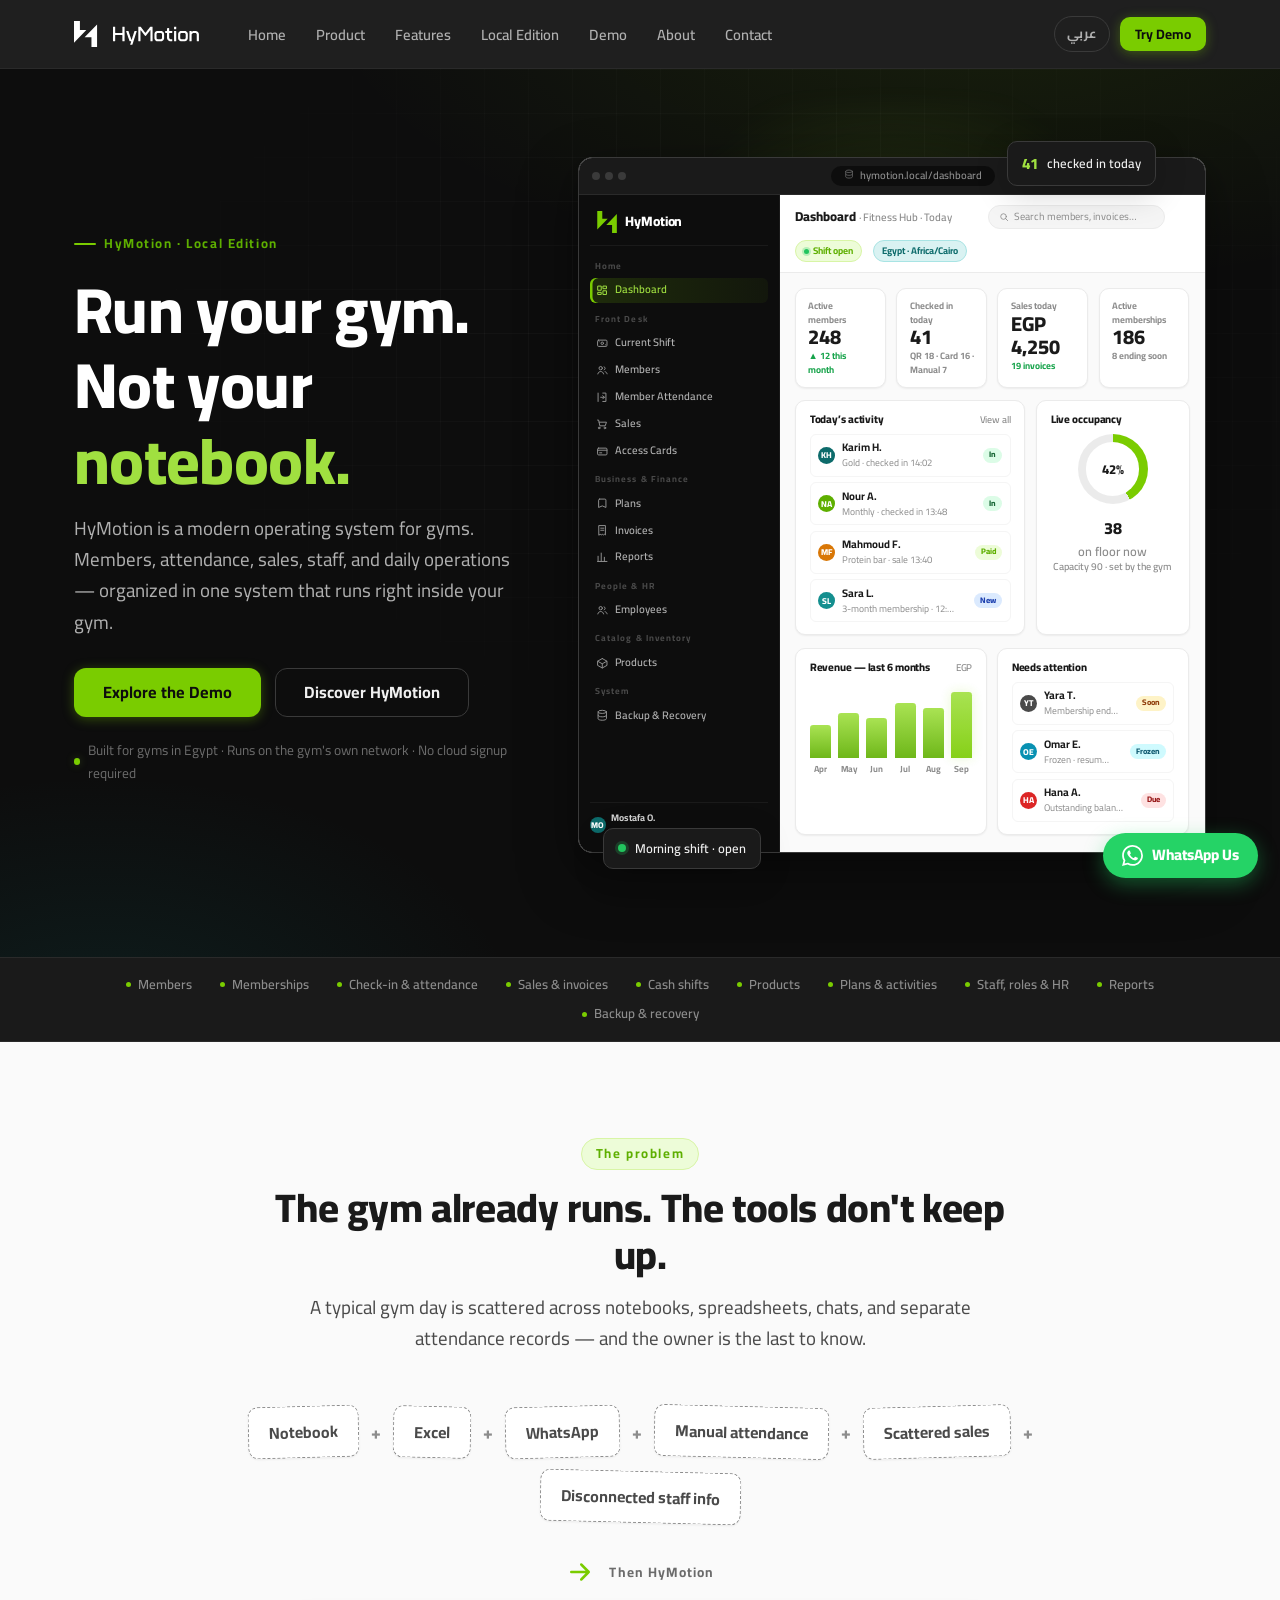
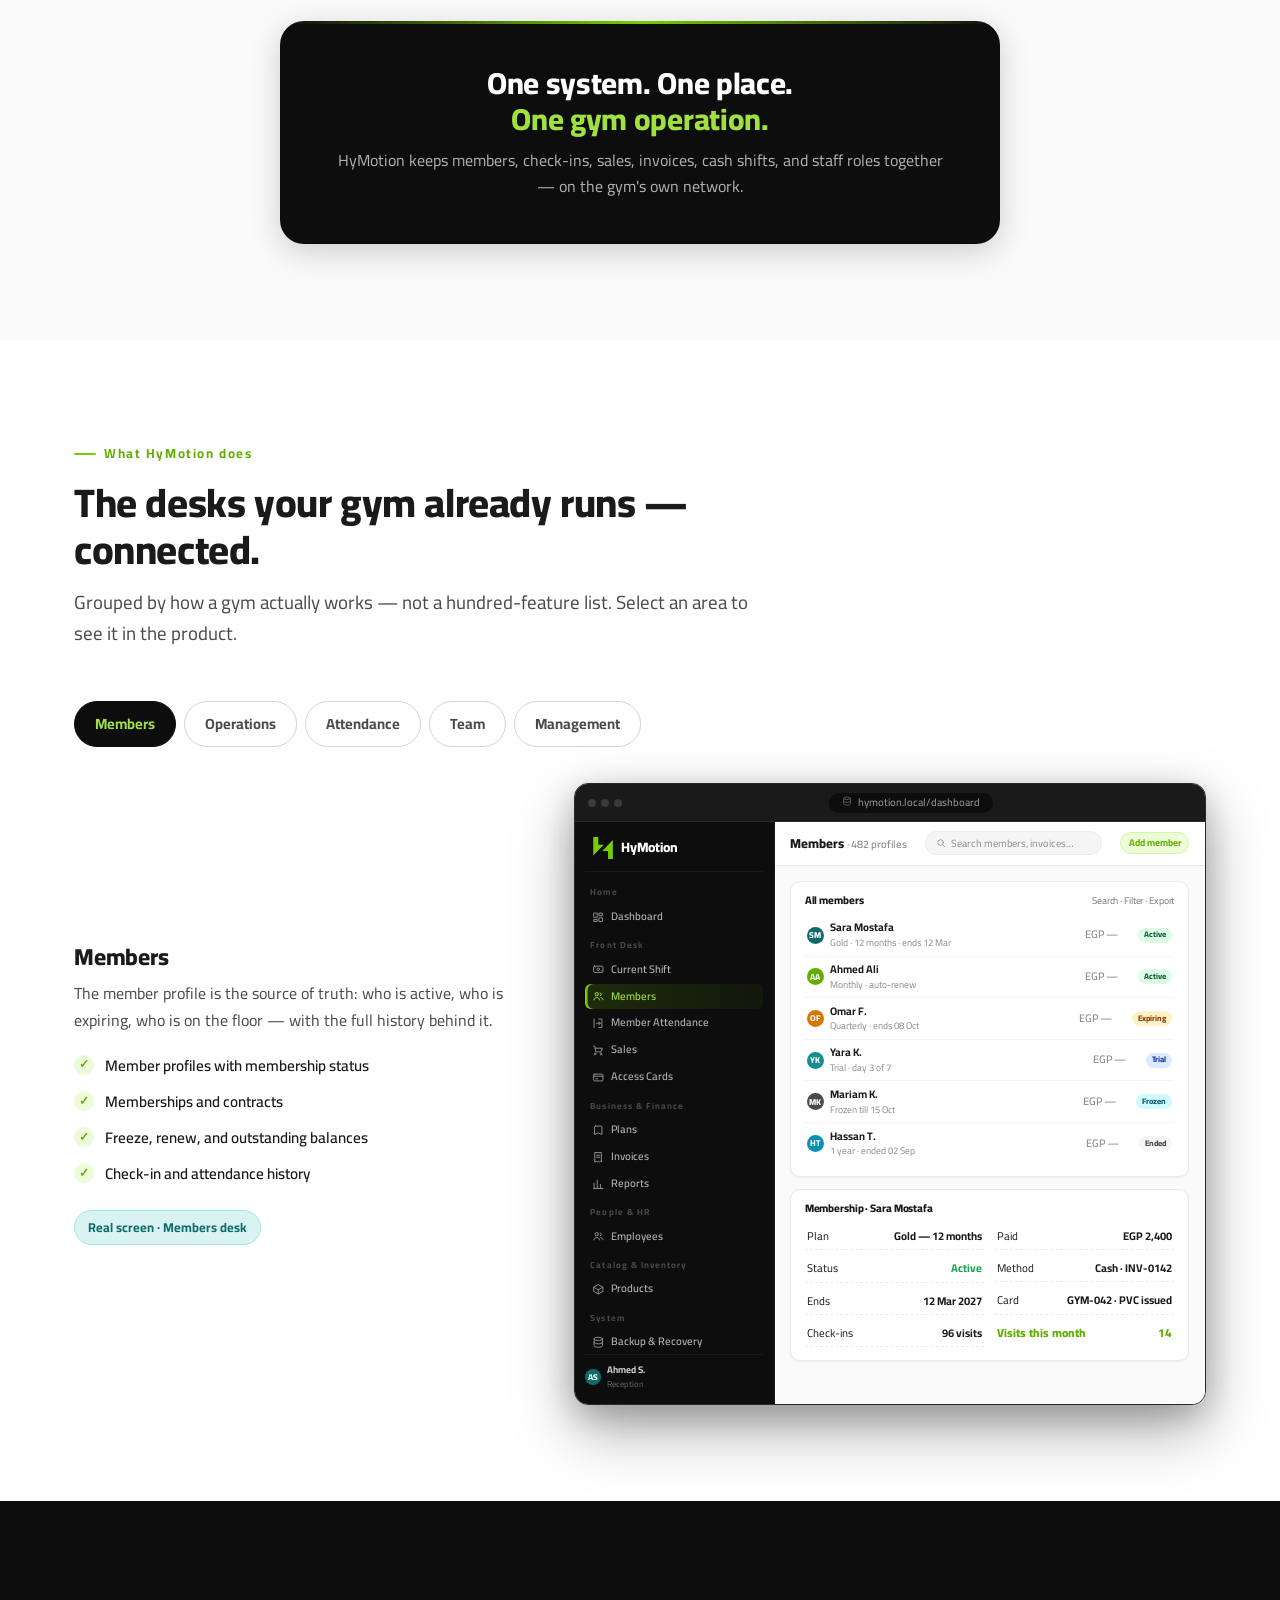
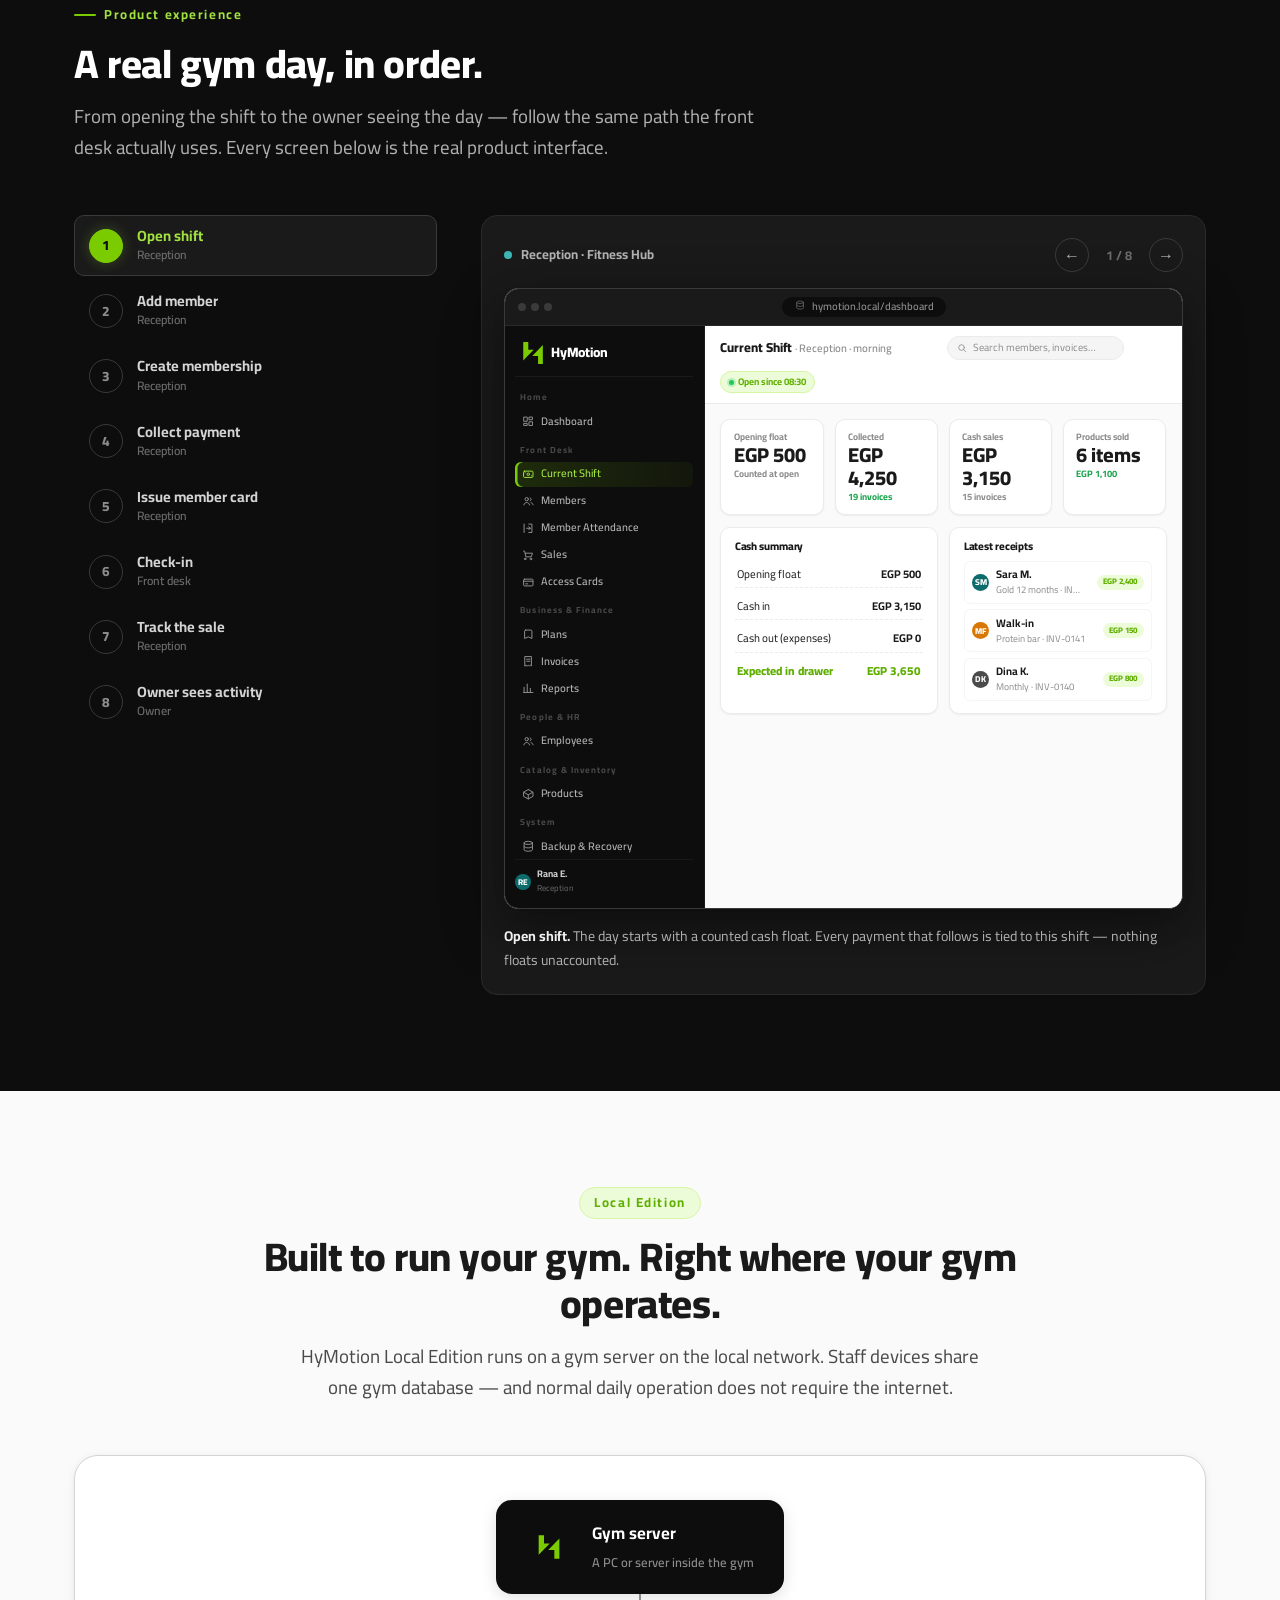
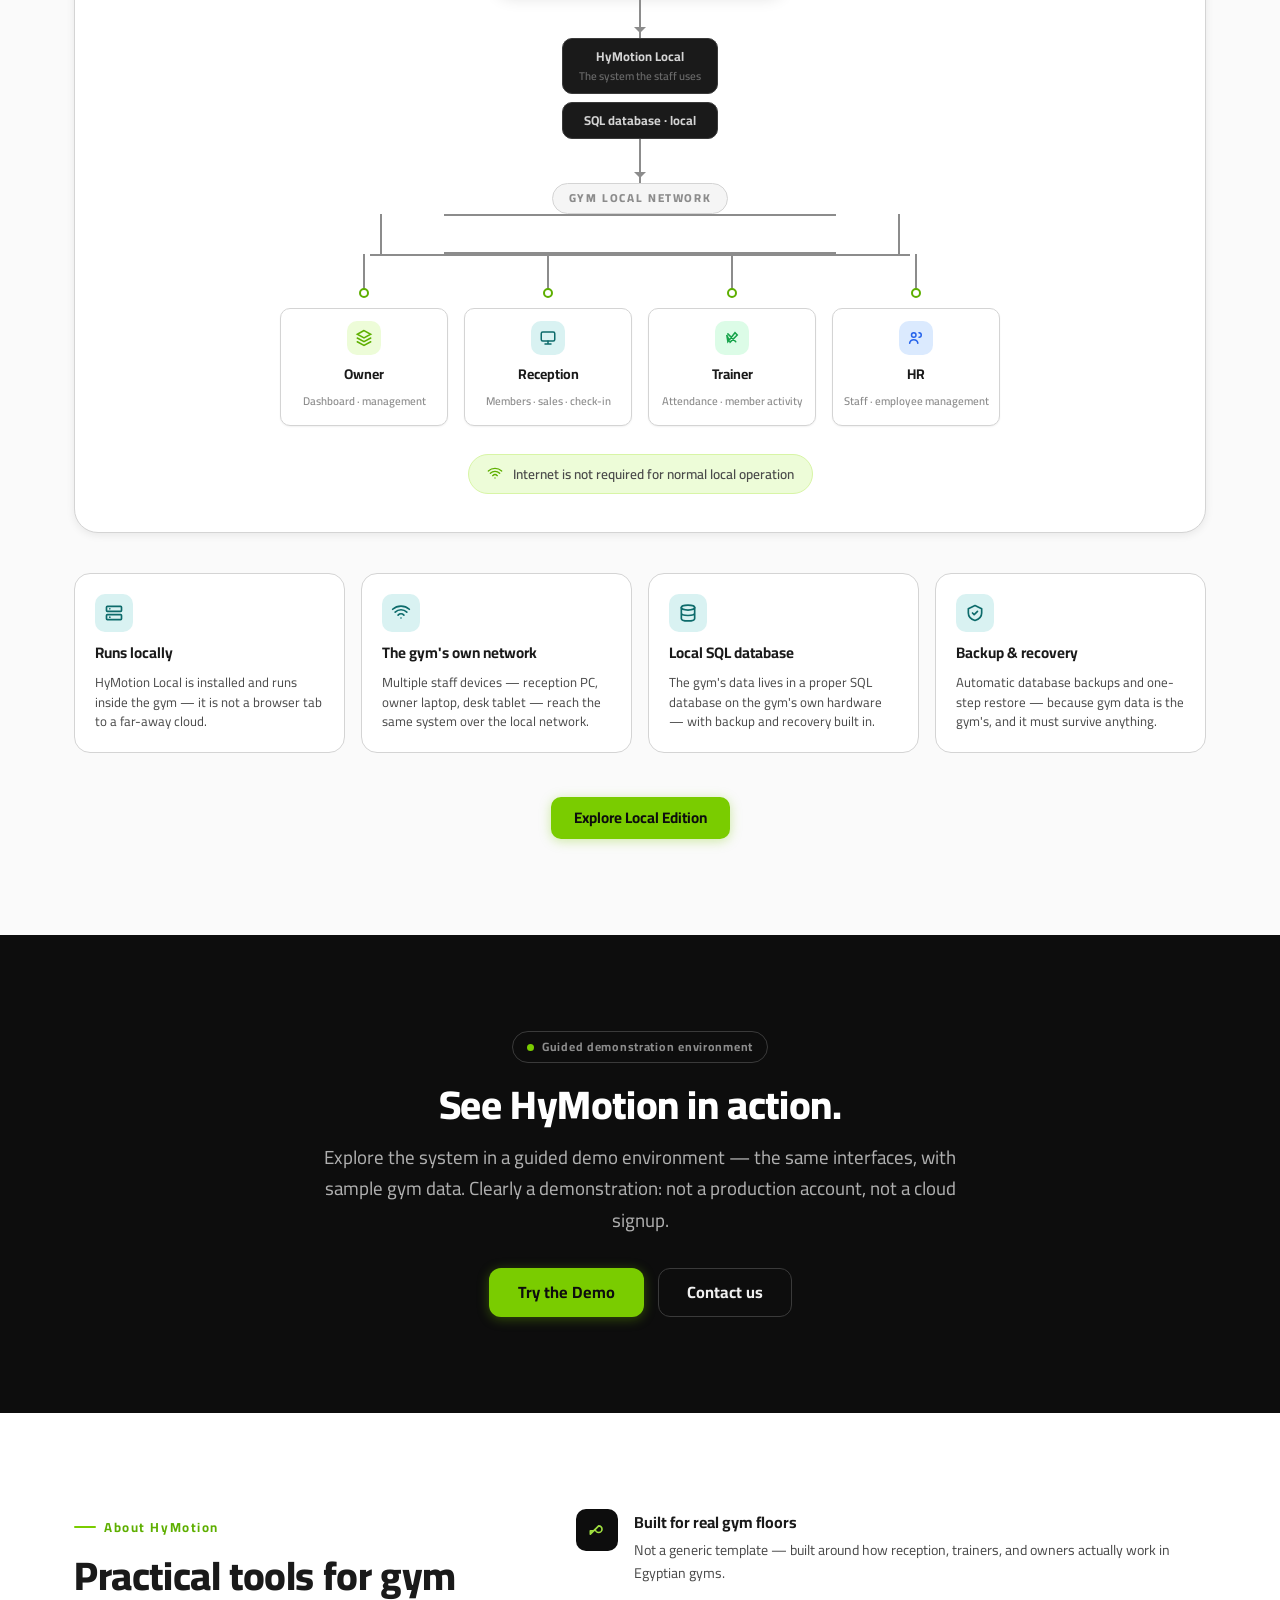
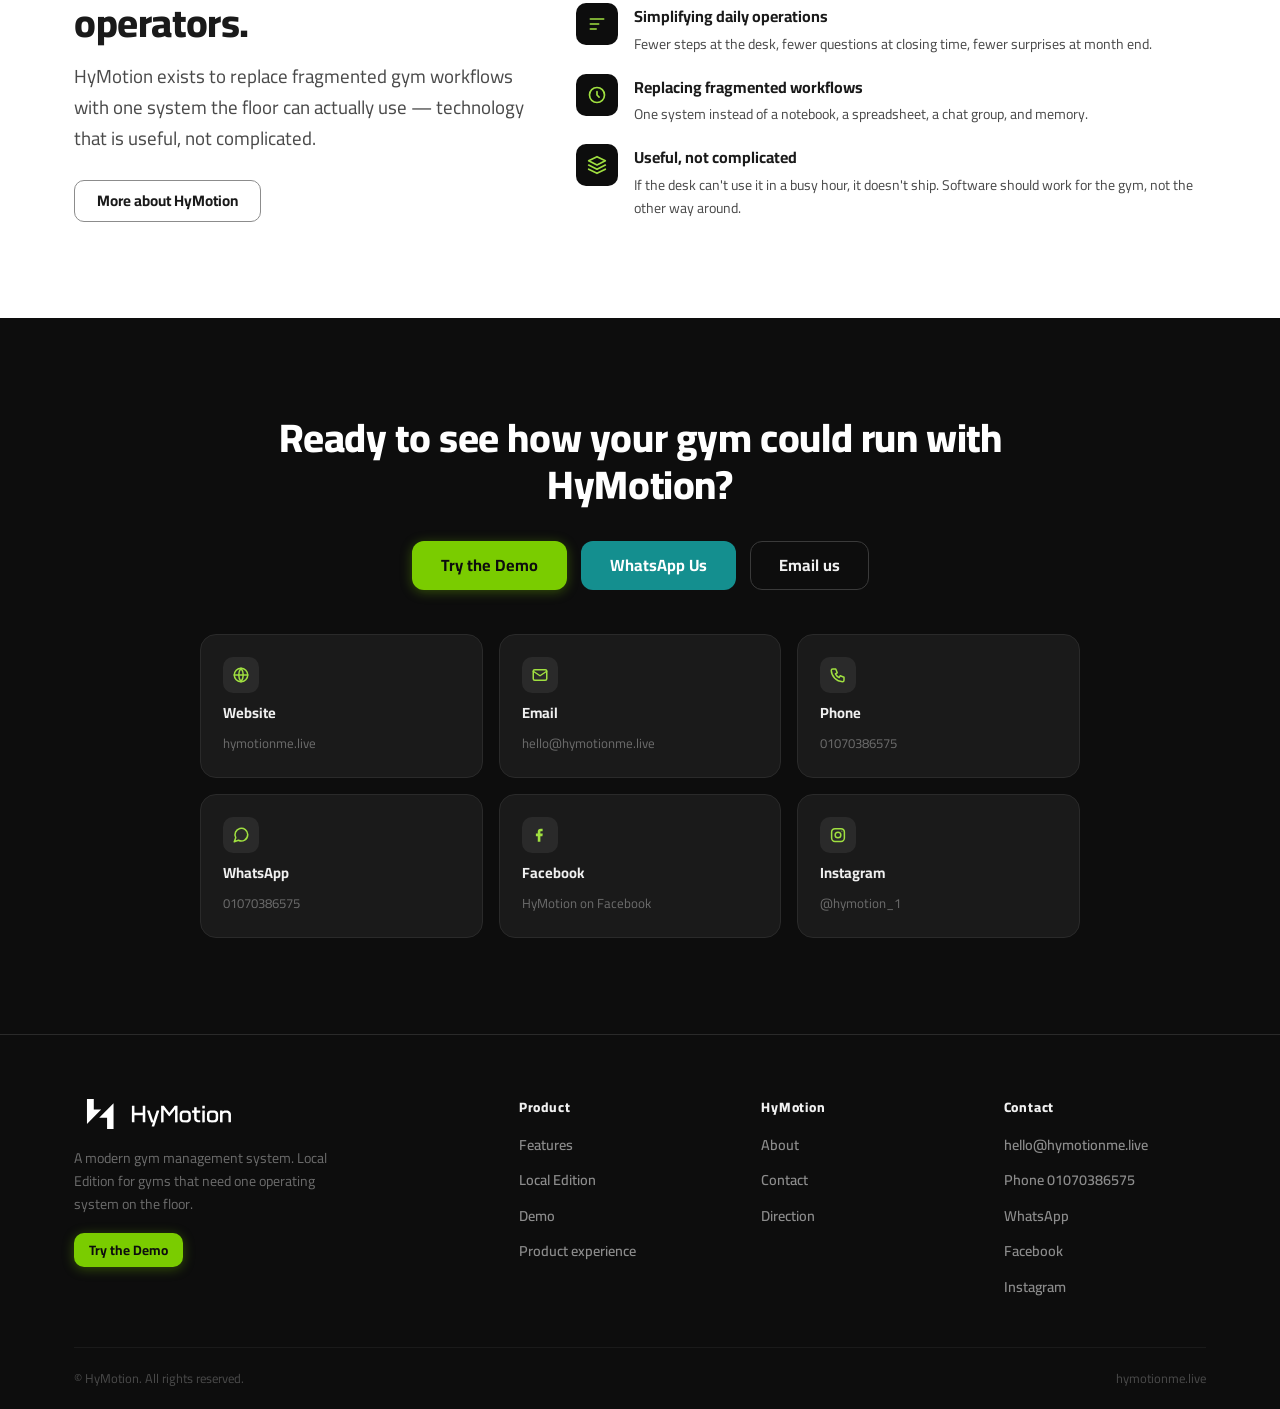
==== commit 3149602b: "feat: add core website pages and site script" ====
--- a/index.html
+++ b/index.html
@@ -359,159 +359,6 @@
       </div>
     </section>
 
-    <!-- ══ 6 · MULTI-USER GYM ════════════════════════════ -->
-    <section class="section section-soft" id="multiuser">
-      <div class="wrap">
-        <header class="SectionHeader reveal">
-          <p class="eyebrow" data-en="Multi-user gym" data-ar="صالة متعددة المستخدمين">Multi-user gym</p>
-          <h2 data-en="Four roles. Many devices. One gym database." data-ar="أربعة أدوار. أجهزة كتير. قاعدة بيانات واحدة.">Four roles. Many devices. One gym database.</h2>
-          <p class="lede" data-en="Staff work from different screens at the same time without splitting the gym into separate files — and each role sees exactly what it should." data-ar="الفريق يشتغل من شاشات مختلفة في نفس الوقت من غير تقسيم بيانات الصالة — وكل دور يشوف ما يخصه بالظبط.">Staff work from different screens at the same time without splitting the gym into separate files — and each role sees exactly what it should.</p>
-        </header>
-
-        <div class="grid grid-4">
-          <article class="role-card reveal">
-            <div class="head">
-              <span class="badge"><svg width="22" height="22" viewBox="0 0 24 24" fill="none" stroke="currentColor" stroke-width="2" stroke-linecap="round" stroke-linejoin="round"><path d="M4 20V10M10 20V4M16 20v-7M21 20H3"/></svg></span>
-              <div><b data-en="Owner" data-ar="المالك">Owner</b><span data-en="Full visibility" data-ar="رؤية كاملة">Full visibility</span></div>
-            </div>
-            <ul>
-              <li data-en="Owner dashboard — today at a glance" data-ar="لوحة المالك — اليوم بنظرة">Owner dashboard — today at a glance</li>
-              <li data-en="Reports · plans · settings" data-ar="تقارير · باقات · إعدادات">Reports · plans · settings</li>
-              <li data-en="Cash shifts &amp; Z-reports" data-ar="الورديات وتقارير الإقفال">Cash shifts &amp; Z-reports</li>
-              <li data-en="Backup &amp; recovery" data-ar="النسخ والاستعادة">Backup &amp; recovery</li>
-            </ul>
-          </article>
-          <article class="role-card reveal reveal-d1">
-            <div class="head">
-              <span class="badge"><svg width="22" height="22" viewBox="0 0 24 24" fill="none" stroke="currentColor" stroke-width="2" stroke-linecap="round"><rect x="3" y="4" width="18" height="12" rx="2"/><path d="M8 20h8M12 16v4"/></svg></span>
-              <div><b data-en="Reception" data-ar="الاستقبال">Reception</b><span data-en="Runs the front desk" data-ar="يشغّل المكتب الأمامي">Runs the front desk</span></div>
-            </div>
-            <ul>
-              <li data-en="Members &amp; memberships" data-ar="الأعضاء والعضويات">Members &amp; memberships</li>
-              <li data-en="Sales &amp; invoices" data-ar="المبيعات والفواتير">Sales &amp; invoices</li>
-              <li data-en="Cash shift open / close" data-ar="فتح وإقفال الوردية">Cash shift open / close</li>
-              <li data-en="Member check-in" data-ar="حضور الأعضاء">Member check-in</li>
-            </ul>
-          </article>
-          <article class="role-card reveal reveal-d2">
-            <div class="head">
-              <span class="badge"><svg width="22" height="22" viewBox="0 0 24 24" fill="none" stroke="currentColor" stroke-width="2" stroke-linecap="round" stroke-linejoin="round"><path d="M6.5 6.5 17 17M5 8l1.5 9L16 5l3 3-9.5 9.5L5 8Z"/></svg></span>
-              <div><b data-en="Trainer" data-ar="المدرب">Trainer</b><span data-en="On the floor" data-ar="داخل الصالة">On the floor</span></div>
-            </div>
-            <ul>
-              <li data-en="Member attendance" data-ar="حضور الأعضاء">Member attendance</li>
-              <li data-en="Member activity &amp; classes" data-ar="نشاط الأعضاء والحصص">Member activity &amp; classes</li>
-              <li data-en="Own schedule" data-ar="جدوله الخاص">Own schedule</li>
-              <li data-en="No access to finance" data-ar="بدون وصول للمالية">No access to finance</li>
-            </ul>
-          </article>
-          <article class="role-card reveal reveal-d3">
-            <div class="head">
-              <span class="badge"><svg width="22" height="22" viewBox="0 0 24 24" fill="none" stroke="currentColor" stroke-width="2" stroke-linecap="round"><circle cx="9" cy="8" r="3"/><path d="M3.5 19c.6-3 2.8-4.6 5.5-4.6s4.9 1.6 5.5 4.6M16 5a3 3 0 0 1 0 6"/></svg></span>
-              <div><b data-en="HR" data-ar="الموارد البشرية">HR</b><span data-en="Manages the team" data-ar="يدير الفريق">Manages the team</span></div>
-            </div>
-            <ul>
-              <li data-en="Employees &amp; departments" data-ar="الموظفون والأقسام">Employees &amp; departments</li>
-              <li data-en="Employee attendance" data-ar="حضور الموظفين">Employee attendance</li>
-              <li data-en="Leaves &amp; payroll" data-ar="الإجازات والرواتب">Leaves &amp; payroll</li>
-              <li data-en="Role-based permissions" data-ar="صلاحيات حسب الدور">Role-based permissions</li>
-            </ul>
-          </article>
-        </div>
-
-        <div class="same-data reveal">
-          <span class="flow-chip" data-en="Many devices" data-ar="أجهزة متعددة">Many devices</span>
-          <span class="arrow">→</span>
-          <span class="flow-chip hot">HyMotion Local</span>
-          <span class="arrow">→</span>
-          <span class="flow-chip" data-en="One gym database" data-ar="قاعدة بيانات واحدة للصالة">One gym database</span>
-        </div>
-      </div>
-    </section>
-
-    <!-- ══ 7 · ATTENDANCE ════════════════════════════════ -->
-    <section class="section section-dark" id="attendance">
-      <div class="wrap">
-        <header class="SectionHeader reveal">
-          <p class="eyebrow" data-en="Attendance" data-ar="الحضور">Attendance</p>
-          <h2 data-en="One attendance desk. Several ways in." data-ar="مكتب حضور واحد. طرق دخول متعددة.">One attendance desk. Several ways in.</h2>
-          <p class="lede" data-en="Gyms end up with several attendance methods anyway. HyMotion centralizes them into one record instead of leaving each method in its own notebook, sheet, or device list." data-ar="الصالات بتتجمع عندها طرق حضور متعددة على أي حال. HyMotion يوحّدها في سجل واحد بدل ما كل طريقة تفضل في دفتر أو شيت أو قائمة جهاز لوحدها.">Gyms end up with several attendance methods anyway. HyMotion centralizes them into one record instead of leaving each method in its own notebook, sheet, or device list.</p>
-        </header>
-
-        <div class="att-grid">
-          <div class="att-methods reveal">
-            <div class="att-method">
-              <span class="icon"><svg width="20" height="20" viewBox="0 0 24 24" fill="none" stroke="currentColor" stroke-width="2" stroke-linecap="round"><circle cx="10.5" cy="10.5" r="6.5"/><path d="m20 20-4.8-4.8"/></svg></span>
-              <div><b data-en="Manual" data-ar="يدوي">Manual</b><span data-en="Search a name at the desk — always available" data-ar="ابحث بالاسم من المكتب — متاح دايماً">Search a name at the desk — always available</span></div>
-            </div>
-            <div class="att-method">
-              <span class="icon"><svg width="20" height="20" viewBox="0 0 24 24" fill="none" stroke="currentColor" stroke-width="2" stroke-linecap="round"><path d="M4 8V5a1 1 0 0 1 1-1h3M16 4h3a1 1 0 0 1 1 1v3M20 16v3a1 1 0 0 1-1 1h-3M8 20H5a1 1 0 0 1-1-1v-3M4 12h16"/></svg></span>
-              <div><b data-en="Barcode" data-ar="باركود">Barcode</b><span data-en="A USB scanner types the member code — like a supermarket" data-ar="ماسح USB يكتب كود العضو — زي السوبر ماركت">A USB scanner types the member code — like a supermarket</span></div>
-            </div>
-            <div class="att-method">
-              <span class="icon"><svg width="20" height="20" viewBox="0 0 24 24" fill="none" stroke="currentColor" stroke-width="2" stroke-linecap="round"><path d="M4 4h6v6H4zM14 4h6v6h-6zM4 14h6v6H4zM14 14h2v2h-2zM18 14h2v2h-2zM14 18h2v2h-2zM18 18h2v2h-2z"/></svg></span>
-              <div><b>QR</b><span data-en="QR check-in on the same attendance board" data-ar="حضور QR على نفس شاشة الحضور">QR check-in on the same attendance board</span></div>
-            </div>
-            <div class="att-method">
-              <span class="icon"><svg width="20" height="20" viewBox="0 0 24 24" fill="none" stroke="currentColor" stroke-width="2" stroke-linecap="round"><rect x="3" y="6" width="18" height="13" rx="2"/><path d="M3 10h18M7 15h4"/></svg></span>
-              <div><b data-en="PVC cards" data-ar="كروت PVC">PVC cards</b><span data-en="Gym-branded member cards, printed by the system" data-ar="كروت أعضاء بهوية الصالة، تُطبع من النظام">Gym-branded member cards, printed by the system</span></div>
-            </div>
-            <div class="att-method">
-              <span class="icon"><svg width="20" height="20" viewBox="0 0 24 24" fill="none" stroke="currentColor" stroke-width="2" stroke-linecap="round"><path d="M7 8a5 5 0 0 1 10 0v3c0 3-1 5.6-3 8M7 11v2c0 2 .4 3.6 1.2 5.2M12 11v4c0 1.4.3 2.7 1 3.8M17 11c0 4.4-1.2 7-3 9"/></svg></span>
-              <div><b data-en="Biometric" data-ar="بيومتري">Biometric</b><span data-en="Biometric integration for member and staff attendance" data-ar="ربط بيومتري لحضور الأعضاء والفريق">Biometric integration for member and staff attendance</span></div>
-              <span class="tag" data-en="Integration" data-ar="ربط">Integration</span>
-            </div>
-            <p class="att-note" data-en="Biometric support depends on the devices integrated with your setup — talk to us about what is in place today." data-ar="دعم البصمة يعتمد على الأجهزة المربوطة بإعدادك — كلّمنا عن المتاح اليوم.">Biometric support depends on the devices integrated with your setup — talk to us about what is in place today.</p>
-          </div>
-          <div class="reveal reveal-d1" data-frame="attendance"></div>
-        </div>
-      </div>
-    </section>
-
-    <!-- ══ 8 · WHY HYMOTION ══════════════════════════════ -->
-    <section class="section" id="why">
-      <div class="wrap">
-        <header class="SectionHeader center reveal">
-          <p class="eyebrow" data-en="Why HyMotion" data-ar="لماذا HyMotion">Why HyMotion</p>
-          <h2 data-en="Traditional gym workflow vs HyMotion" data-ar="سير العمل التقليدي مقابل HyMotion">Traditional gym workflow vs HyMotion</h2>
-          <p class="lede" data-en="A factual comparison — not a &quot;best software ever&quot; claim." data-ar="مقارنة واقعية — مش ادعاء «أفضل برنامج».">A factual comparison — not a "best software ever" claim.</p>
-        </header>
-
-        <div class="compare reveal" role="table" aria-label="Comparison between traditional workflow and HyMotion">
-          <div class="compare-head" role="row">
-            <div class="old" data-en="Traditional workflow" data-ar="الطريقة التقليدية">Traditional workflow</div>
-            <div class="mid" aria-hidden="true"></div>
-            <div class="new">HyMotion</div>
-          </div>
-          <div class="compare-row" role="row">
-            <div class="old"><span class="mark no">✕</span><span data-en="Notebook by the door" data-ar="دفتر عند الباب">Notebook by the door</span></div>
-            <div class="mid" aria-hidden="true">→</div>
-            <div class="new"><span class="mark yes">✓</span><span data-en="Centralized member records" data-ar="سجلات أعضاء موحّدة">Centralized member records</span></div>
-          </div>
-          <div class="compare-row" role="row">
-            <div class="old"><span class="mark no">✕</span><span data-en="Excel on one PC" data-ar="إكسل على جهاز واحد">Excel on one PC</span></div>
-            <div class="mid" aria-hidden="true">→</div>
-            <div class="new"><span class="mark yes">✓</span><span data-en="Connected operations, many devices" data-ar="تشغيل متصل، أجهزة متعددة">Connected operations, many devices</span></div>
-          </div>
-          <div class="compare-row" role="row">
-            <div class="old"><span class="mark no">✕</span><span data-en="Manual attendance only" data-ar="حضور يدوي فقط">Manual attendance only</span></div>
-            <div class="mid" aria-hidden="true">→</div>
-            <div class="new"><span class="mark yes">✓</span><span data-en="Multiple check-in methods, one record" data-ar="طرق حضور متعددة، سجل واحد">Multiple check-in methods, one record</span></div>
-          </div>
-          <div class="compare-row" role="row">
-            <div class="old"><span class="mark no">✕</span><span data-en="Separate sales notes" data-ar="ملاحظات مبيعات متفرقة">Separate sales notes</span></div>
-            <div class="mid" aria-hidden="true">→</div>
-            <div class="new"><span class="mark yes">✓</span><span data-en="Sales + invoices + cash shift" data-ar="مبيعات + فواتير + وردية صندوق">Sales + invoices + cash shift</span></div>
-          </div>
-          <div class="compare-row" role="row">
-            <div class="old"><span class="mark no">✕</span><span data-en="Scattered staff information" data-ar="بيانات فريق متفرقة">Scattered staff information</span></div>
-            <div class="mid" aria-hidden="true">→</div>
-            <div class="new"><span class="mark yes">✓</span><span data-en="Role-based staff management" data-ar="إدارة فريق حسب الأدوار">Role-based staff management</span></div>
-          </div>
-        </div>
-      </div>
-    </section>
-
     <!-- ══ 9 · DEMO CTA ══════════════════════════════════ -->
     <section class="section section-dark demo-cta" id="demo">
       <div class="wrap">
@@ -522,37 +369,6 @@
           <div class="demo-ctas">
             <a class="btn btn-primary btn-lg" href="/demo/" data-en="Try the Demo" data-ar="جرّب التجربة">Try the Demo</a>
             <a class="btn btn-ghost btn-lg" href="mailto:hello@hymotionme.live" data-en="Contact us" data-ar="تواصل معنا">Contact us</a>
-          </div>
-        </div>
-      </div>
-    </section>
-
-    <!-- ══ 10 · DIRECTION / ROADMAP ══════════════════════ -->
-    <section class="section" id="direction">
-      <div class="wrap">
-        <header class="SectionHeader center reveal">
-          <p class="eyebrow" data-en="Direction" data-ar="الاتجاه">Direction</p>
-          <h2 data-en="Built for today. Ready for what's next." data-ar="مبني لليوم. وجاهز للي جاي.">Built for today. Ready for what's next.</h2>
-          <p class="lede" data-en="HyMotion starts where gyms actually are — on the ground, on a local network. The product's direction can evolve from there toward connected capabilities. What is not built yet is not sold yet." data-ar="HyMotion يبدأ من مكان الصالات الحقيقي — على الأرض، على شبكة محلية. ومن هنا ممكن يتطور الاتجاه نحو قدرات متصلة. اللي لسه ما اتبنى، لسه ما اتباع.">HyMotion starts where gyms actually are — on the ground, on a local network. The product's direction can evolve from there toward connected capabilities. What is not built yet is not sold yet.</p>
-        </header>
-        <div class="roadmap">
-          <div class="rm-card reveal">
-            <span class="phase" data-en="Today" data-ar="اليوم">Today</span>
-            <b data-en="HyMotion Local Edition" data-ar="نسخة HyMotion المحلية">HyMotion Local Edition</b>
-            <p data-en="The full gym operation — members, attendance, sales, staff, reports — running locally in the gym." data-ar="تشغيل الصالة الكامل — أعضاء وحضور ومبيعات وفريق وتقارير — يشتغل محلياً في الصالة.">The full gym operation — members, attendance, sales, staff, reports — running locally in the gym.</p>
-            <span class="mark" data-en="Available" data-ar="متاح">Available</span>
-          </div>
-          <div class="rm-card future reveal reveal-d1">
-            <span class="phase" data-en="Next" data-ar="بعد كده">Next</span>
-            <b data-en="Refining the Local Edition" data-ar="تطوير النسخة المحلية">Refining the Local Edition</b>
-            <p data-en="Guided demo, onboarding, and setup improvements shaped with real gyms." data-ar="تجربة موجّهة وتجهيز وتحسينات مبنية مع صالات حقيقية.">Guided demo, onboarding, and setup improvements shaped with real gyms.</p>
-            <span class="mark" data-en="In progress" data-ar="قيد العمل">In progress</span>
-          </div>
-          <div class="rm-card future reveal reveal-d2">
-            <span class="phase" data-en="Later" data-ar="لاحقاً">Later</span>
-            <b data-en="Connected capabilities" data-ar="قدرات متصلة">Connected capabilities</b>
-            <p data-en="Product direction can evolve toward connected or cloud features. Planned — not available today, and not sold today." data-ar="اتجاه المنتج ممكن يتطور لميزات متصلة أو سحابية. مُخطَّط — غير متاح اليوم، ولا يُباع اليوم.">Product direction can evolve toward connected or cloud features. Planned — not available today, and not sold today.</p>
-            <span class="mark" data-en="Planned" data-ar="مُخطَّط">Planned</span>
           </div>
         </div>
       </div>
@@ -657,7 +473,7 @@
           <ul>
             <li><a href="/about/" data-en="About" data-ar="عنّا">About</a></li>
             <li><a href="/contact/" data-en="Contact" data-ar="تواصل">Contact</a></li>
-            <li><a href="/#direction" data-en="Direction" data-ar="الاتجاه">Direction</a></li>
+            <li><a href="/about/#next" data-en="Direction" data-ar="الاتجاه">Direction</a></li>
           </ul>
         </div>
         <div>
